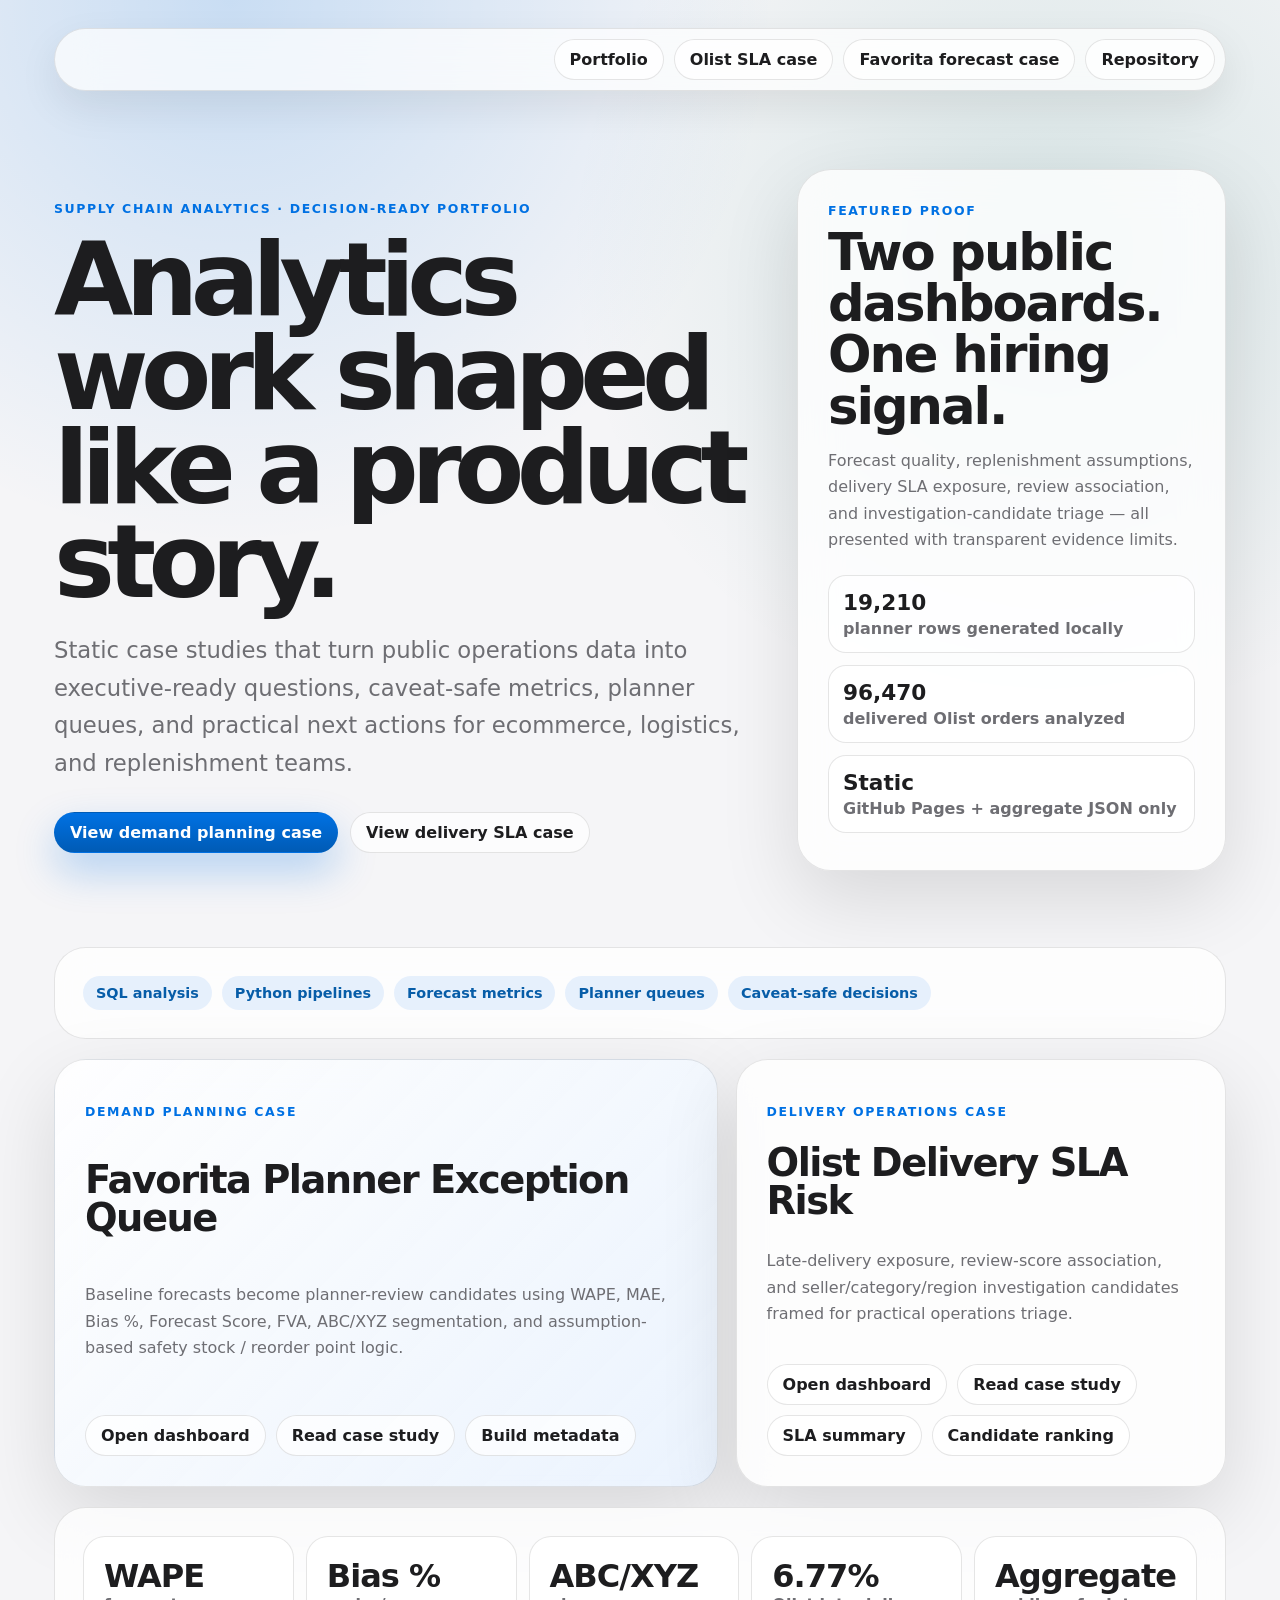
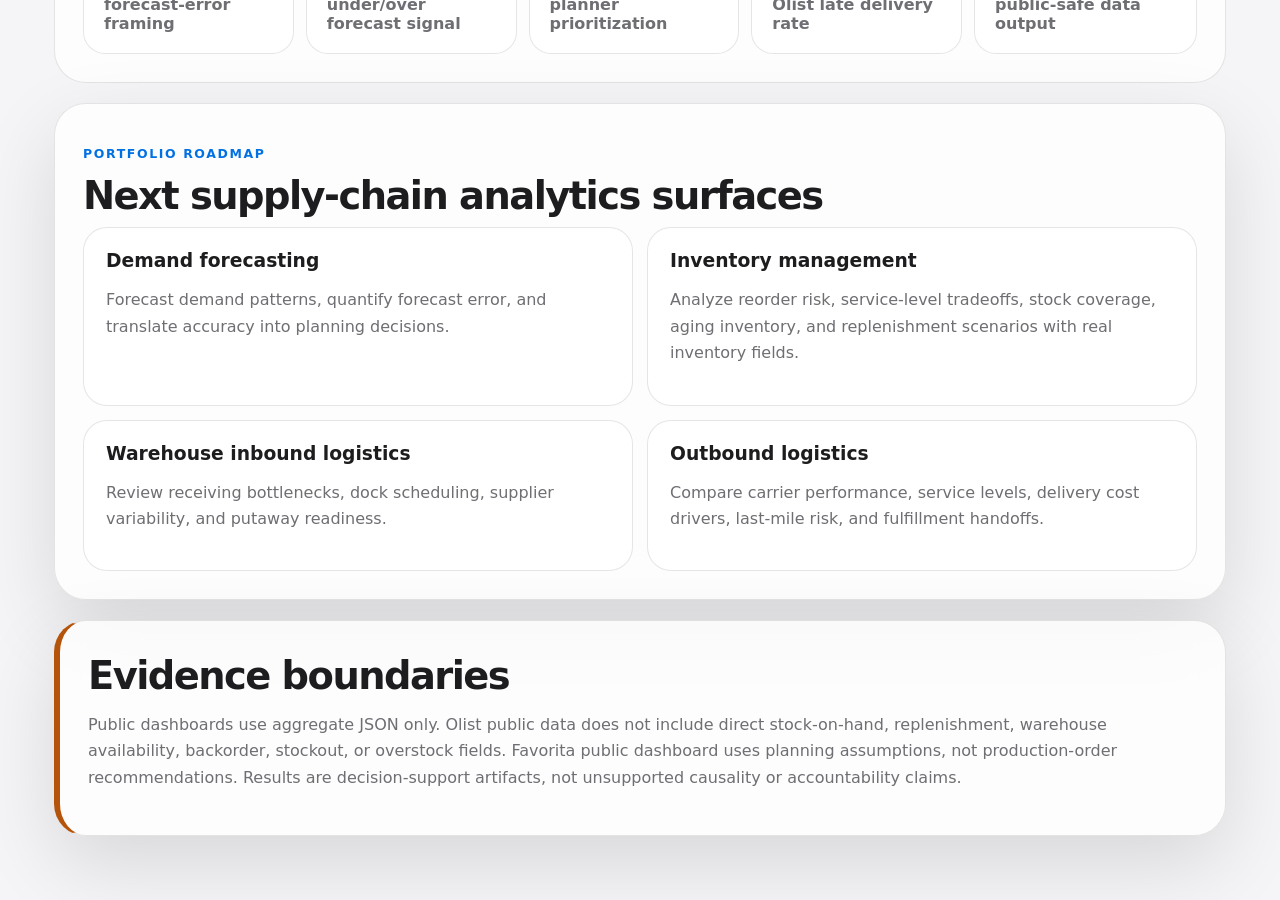
==== docs/index.html @ 1f7d36ef "feat: redesign portfolio pages with premium theme" ====
<!doctype html>
<html lang="en">
<head>
  <meta charset="utf-8">
  <meta name="viewport" content="width=device-width, initial-scale=1">
  <title>Supply Chain Analytics Portfolio</title>
  <meta name="description" content="Data Analytics portfolio for supply chain operations: delivery performance, demand forecasting, inventory planning, replenishment review, and control tower reporting.">
  <link rel="stylesheet" href="assets/css/site.css">
</head>
<body>
  <header class="hero">
    <nav class="top-nav" aria-label="Portfolio navigation">
      <a href="./">Portfolio</a>
      <a href="inventory-stockout-overstock-analysis/">Olist SLA case</a>
      <a href="demand-forecasting-replenishment/">Favorita forecast case</a>
      <a href="https://github.com/im-khang/ai-business-data-analysis-portfolio">Repository</a>
    </nav>
    <div class="hero-grid">
      <div class="hero-copy">
        <p class="eyebrow">Supply Chain Analytics · Decision-ready portfolio</p>
        <h1>Analytics work shaped like a product story.</h1>
        <p class="lead">Static case studies that turn public operations data into executive-ready questions, caveat-safe metrics, planner queues, and practical next actions for ecommerce, logistics, and replenishment teams.</p>
        <div class="actions">
          <a class="button primary" href="demand-forecasting-replenishment/">View demand planning case</a>
          <a class="button" href="inventory-stockout-overstock-analysis/">View delivery SLA case</a>
        </div>
      </div>
      <aside class="proof-card glass" aria-label="Portfolio proof card">
        <span class="label">Featured proof</span>
        <h2>Two public dashboards. One hiring signal.</h2>
        <p>Forecast quality, replenishment assumptions, delivery SLA exposure, review association, and investigation-candidate triage — all presented with transparent evidence limits.</p>
        <div class="proof-metrics">
          <span><strong>19,210</strong> planner rows generated locally</span>
          <span><strong>96,470</strong> delivered Olist orders analyzed</span>
          <span><strong>Static</strong> GitHub Pages + aggregate JSON only</span>
        </div>
      </aside>
    </div>
  </header>

  <main>
    <section class="section badges" aria-label="Portfolio focus badges">
      <span>SQL analysis</span>
      <span>Python pipelines</span>
      <span>Forecast metrics</span>
      <span>Planner queues</span>
      <span>Caveat-safe decisions</span>
    </section>

    <section class="section case-grid" id="featured-work" aria-label="Featured case studies">
      <article class="case-card hero-case">
        <p class="eyebrow">Demand planning case</p>
        <h2>Favorita Planner Exception Queue</h2>
        <p>Baseline forecasts become planner-review candidates using WAPE, MAE, Bias %, Forecast Score, FVA, ABC/XYZ segmentation, and assumption-based safety stock / reorder point logic.</p>
        <div class="link-row">
          <a href="demand-forecasting-replenishment/">Open dashboard</a>
          <a href="https://github.com/im-khang/ai-business-data-analysis-portfolio/tree/master/case-studies/demand-forecasting-replenishment">Read case study</a>
          <a href="demand-forecasting-replenishment/assets/data/build_metadata.json">Build metadata</a>
        </div>
      </article>
      <article class="case-card">
        <p class="eyebrow">Delivery operations case</p>
        <h2>Olist Delivery SLA Risk</h2>
        <p>Late-delivery exposure, review-score association, and seller/category/region investigation candidates framed for practical operations triage.</p>
        <div class="link-row">
          <a href="inventory-stockout-overstock-analysis/">Open dashboard</a>
          <a href="https://github.com/im-khang/ai-business-data-analysis-portfolio/blob/master/case-studies/inventory-stockout-overstock-analysis/README.md">Read case study</a>
          <a href="https://github.com/im-khang/ai-business-data-analysis-portfolio/blob/master/case-studies/inventory-stockout-overstock-analysis/artifacts/delivery-sla-summary.md">SLA summary</a>
          <a href="https://github.com/im-khang/ai-business-data-analysis-portfolio/blob/master/case-studies/inventory-stockout-overstock-analysis/artifacts/seller-category-region-risk.md">Candidate ranking</a>
        </div>
      </article>
    </section>

    <section class="section kpis" aria-label="Portfolio KPI snapshot">
      <article><strong>WAPE</strong><span>forecast-error framing</span></article>
      <article><strong>Bias %</strong><span>under/over forecast signal</span></article>
      <article><strong>ABC/XYZ</strong><span>planner prioritization</span></article>
      <article><strong>6.77%</strong><span>Olist late delivery rate</span></article>
      <article><strong>Aggregate</strong><span>public-safe data output</span></article>
    </section>

    <section class="section pillars" id="roadmap">
      <p class="eyebrow">Portfolio roadmap</p>
      <h2>Next supply-chain analytics surfaces</h2>
      <div class="pillar-grid">
        <article><h3>Demand forecasting</h3><p>Forecast demand patterns, quantify forecast error, and translate accuracy into planning decisions.</p></article>
        <article><h3>Inventory management</h3><p>Analyze reorder risk, service-level tradeoffs, stock coverage, aging inventory, and replenishment scenarios with real inventory fields.</p></article>
        <article><h3>Warehouse inbound logistics</h3><p>Review receiving bottlenecks, dock scheduling, supplier variability, and putaway readiness.</p></article>
        <article><h3>Outbound logistics</h3><p>Compare carrier performance, service levels, delivery cost drivers, last-mile risk, and fulfillment handoffs.</p></article>
      </div>
    </section>

    <section class="section caveat">
      <h2>Evidence boundaries</h2>
      <p>Public dashboards use aggregate JSON only. Olist public data does not include direct stock-on-hand, replenishment, warehouse availability, backorder, stockout, or overstock fields. Favorita public dashboard uses planning assumptions, not production-order recommendations. Results are decision-support artifacts, not unsupported causality or accountability claims.</p>
    </section>
  </main>
</body>
</html>
---- docs/assets/css/site.css ----
:root {
  color-scheme: light;
  --bg: #f5f5f7;
  --surface: rgba(255,255,255,.78);
  --surface-strong: #fff;
  --ink: #1d1d1f;
  --muted: #6e6e73;
  --line: rgba(0,0,0,.1);
  --blue: #0071e3;
  --blue-dark: #005bb5;
  --green: #0f766e;
  --orange: #b45309;
  --shadow: 0 28px 80px rgba(0,0,0,.12);
  --soft-shadow: 0 16px 40px rgba(0,0,0,.08);
}
* { box-sizing: border-box; }
html { scroll-behavior: smooth; }
body { margin: 0; font-family: Inter, ui-sans-serif, system-ui, -apple-system, BlinkMacSystemFont, "Segoe UI", sans-serif; color: var(--ink); background: radial-gradient(circle at 18% 0%, rgba(0,113,227,.18), transparent 34rem), radial-gradient(circle at 82% 10%, rgba(15,118,110,.13), transparent 30rem), var(--bg); }
a { color: inherit; }
.hero { max-width: 1220px; margin: 0 auto; padding: 28px 24px 56px; }
.top-nav { position: sticky; top: 14px; z-index: 10; display: flex; flex-wrap: wrap; gap: 10px; justify-content: flex-end; margin-bottom: 78px; padding: 10px; border: 1px solid var(--line); border-radius: 999px; background: rgba(255,255,255,.72); backdrop-filter: blur(20px); box-shadow: var(--soft-shadow); }
.top-nav a, .button, .link-row a { border: 1px solid var(--line); border-radius: 999px; padding: 10px 15px; text-decoration: none; background: rgba(255,255,255,.72); font-weight: 700; color: var(--ink); transition: transform .2s ease, background .2s ease, box-shadow .2s ease; }
.top-nav a:hover, .button:hover, .link-row a:hover { transform: translateY(-1px); background: #fff; box-shadow: var(--soft-shadow); }
.hero-grid { display: grid; grid-template-columns: minmax(0, 1.25fr) minmax(300px, .75fr); gap: 28px; align-items: stretch; }
.hero-copy { padding: 18px 0; }
.eyebrow, .label { color: var(--blue); font-size: .78rem; font-weight: 800; letter-spacing: .13em; text-transform: uppercase; }
h1 { margin: 10px 0 18px; max-width: 940px; font-size: clamp(3rem, 8vw, 6.8rem); line-height: .92; letter-spacing: -.075em; }
h2 { margin: 8px 0 12px; font-size: clamp(1.8rem, 3vw, 3rem); line-height: 1; letter-spacing: -.04em; }
h3 { margin: 0 0 10px; }
p { color: var(--muted); line-height: 1.65; }
.lead { max-width: 780px; font-size: clamp(1.12rem, 2vw, 1.42rem); }
.actions { display: flex; flex-wrap: wrap; gap: 12px; margin-top: 30px; }
.button.primary { background: linear-gradient(180deg, var(--blue), var(--blue-dark)); border-color: transparent; color: #fff; box-shadow: 0 18px 40px rgba(0,113,227,.28); }
.glass, .section, .case-card { background: var(--surface); border: 1px solid var(--line); backdrop-filter: blur(20px); box-shadow: var(--shadow); }
.proof-card { border-radius: 34px; padding: 30px; }
.proof-card h2 { font-size: clamp(1.8rem, 4vw, 3.4rem); }
.proof-metrics { display: grid; gap: 12px; margin-top: 22px; }
.proof-metrics span { display: grid; gap: 4px; padding: 14px; border: 1px solid var(--line); border-radius: 18px; background: rgba(255,255,255,.68); color: var(--muted); font-weight: 700; }
.proof-metrics strong { color: var(--ink); font-size: 1.35rem; }
main { max-width: 1220px; margin: 0 auto 64px; padding: 0 24px; }
.section { margin-top: 20px; padding: 28px; border-radius: 32px; }
.badges { display: flex; flex-wrap: wrap; gap: 10px; box-shadow: none; }
.badges span { border-radius: 999px; background: rgba(0,113,227,.09); color: #075da8; padding: 9px 13px; font-weight: 800; font-size: .9rem; }
.case-grid { display: grid; grid-template-columns: minmax(0, 1.15fr) minmax(280px, .85fr); gap: 18px; background: transparent; border: 0; box-shadow: none; padding: 0; backdrop-filter: none; }
.case-card { border-radius: 32px; padding: 30px; min-height: 320px; display: flex; flex-direction: column; justify-content: space-between; }
.hero-case { background: linear-gradient(135deg, rgba(255,255,255,.9), rgba(232,242,255,.82)); }
.link-row { display: flex; flex-wrap: wrap; gap: 10px; margin-top: 20px; }
.kpis { display: grid; grid-template-columns: repeat(5, 1fr); gap: 12px; box-shadow: none; }
.kpis article { border: 1px solid var(--line); border-radius: 22px; padding: 20px; background: var(--surface-strong); }
.kpis strong { display: block; font-size: clamp(1.35rem, 2.8vw, 2rem); letter-spacing: -.03em; }
.kpis span { color: var(--muted); font-weight: 700; }
.pillar-grid { display: grid; grid-template-columns: repeat(2, minmax(0, 1fr)); gap: 14px; }
.pillar-grid article { border: 1px solid var(--line); border-radius: 24px; padding: 22px; background: rgba(255,255,255,.68); }
.caveat { border-left: 6px solid var(--orange); }
:focus-visible { outline: 3px solid rgba(0,113,227,.45); outline-offset: 3px; }
@media (max-width: 880px) { .top-nav { position: static; justify-content: flex-start; margin-bottom: 42px; border-radius: 24px; } .hero-grid, .case-grid, .pillar-grid { grid-template-columns: 1fr; } .kpis { grid-template-columns: repeat(2, 1fr); } }
@media (max-width: 560px) { .hero, main { padding-left: 16px; padding-right: 16px; } h1 { font-size: clamp(2.6rem, 16vw, 4.2rem); } .kpis { grid-template-columns: 1fr; } .section, .proof-card, .case-card { border-radius: 24px; padding: 20px; } .actions .button, .link-row a { width: 100%; text-align: center; } }
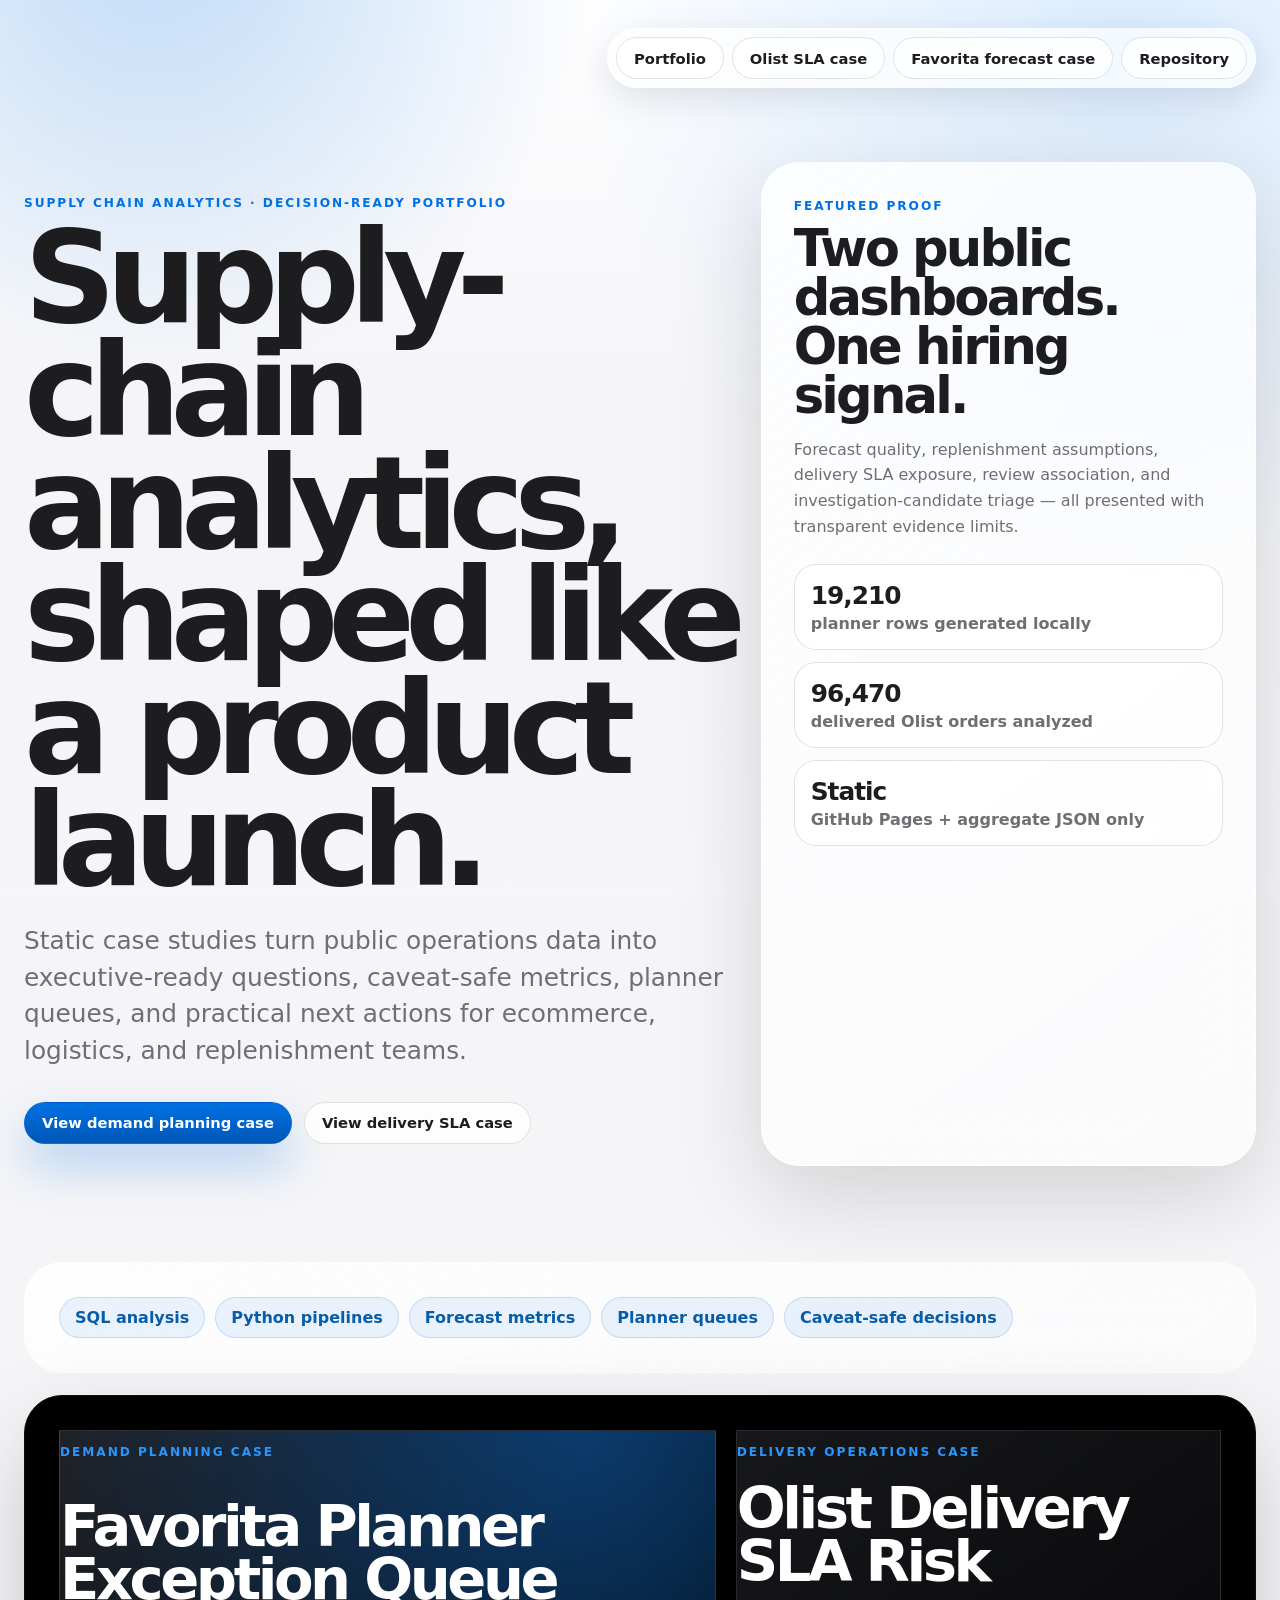
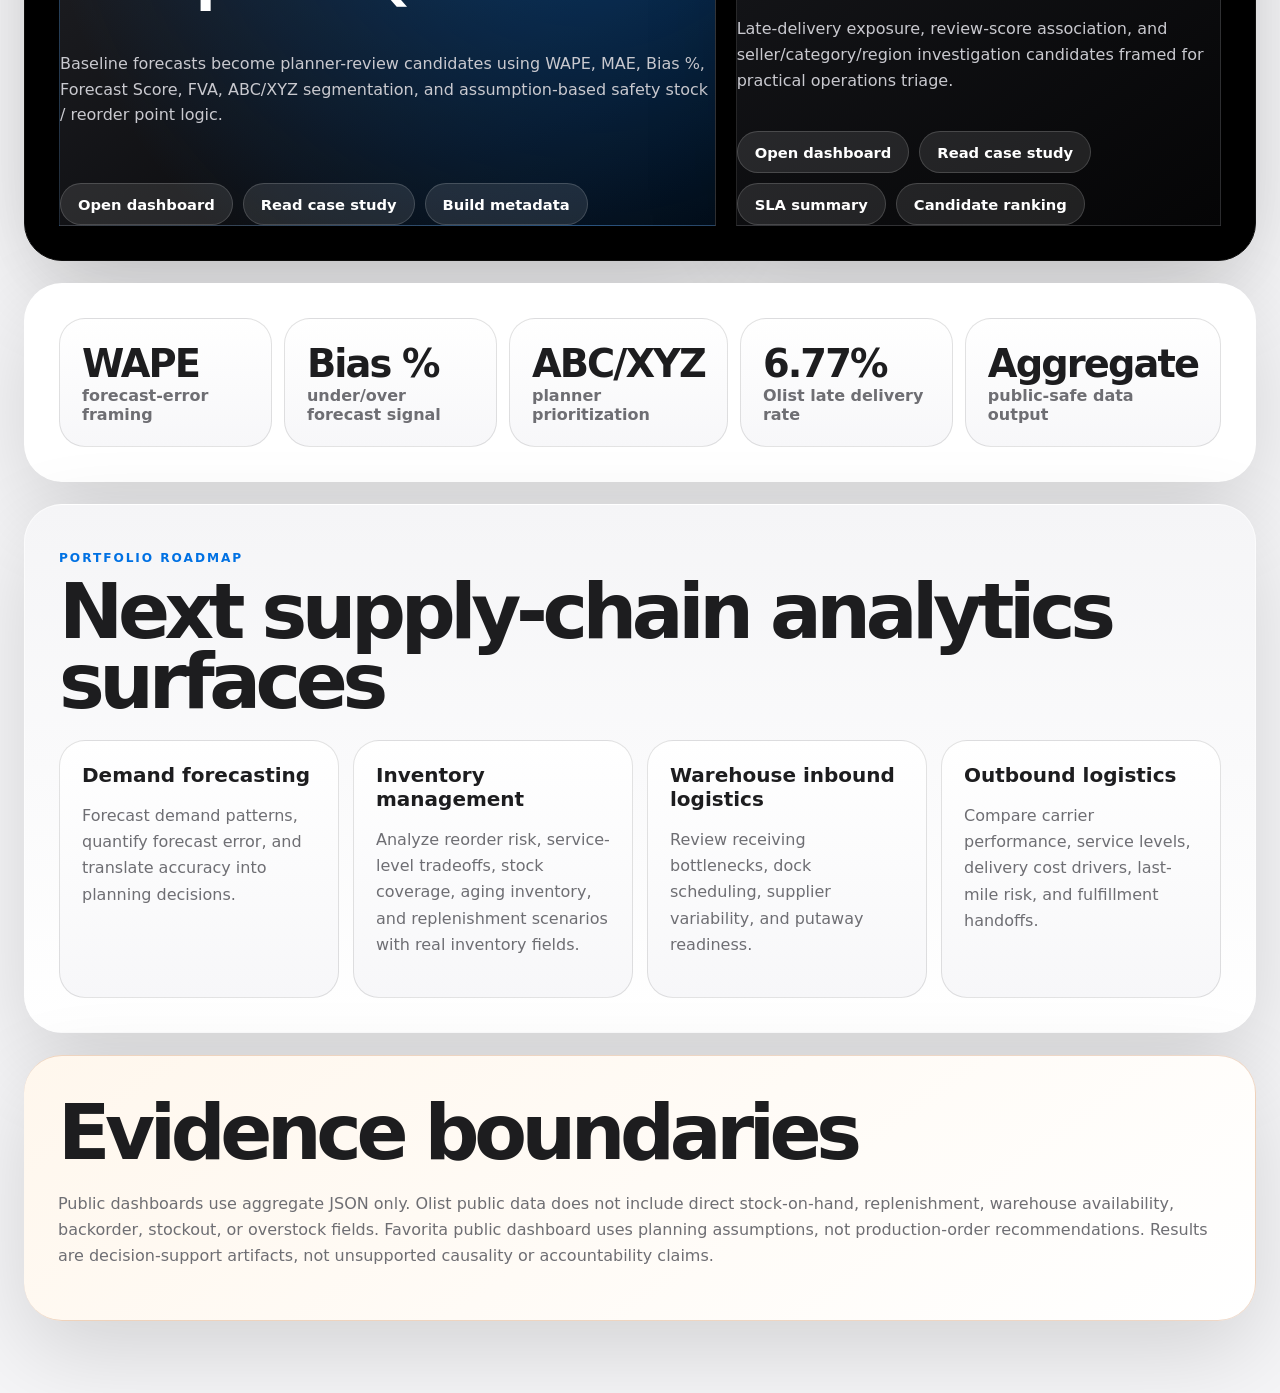
==== commit 42a8e360: "style: align portfolio pages with Apple design guide" ====
--- a/docs/index.html
+++ b/docs/index.html
@@ -18,8 +18,8 @@
     <div class="hero-grid">
       <div class="hero-copy">
         <p class="eyebrow">Supply Chain Analytics · Decision-ready portfolio</p>
-        <h1>Analytics work shaped like a product story.</h1>
-        <p class="lead">Static case studies that turn public operations data into executive-ready questions, caveat-safe metrics, planner queues, and practical next actions for ecommerce, logistics, and replenishment teams.</p>
+        <h1>Supply-chain analytics, shaped like a product launch.</h1>
+        <p class="lead">Static case studies turn public operations data into executive-ready questions, caveat-safe metrics, planner queues, and practical next actions for ecommerce, logistics, and replenishment teams.</p>
         <div class="actions">
           <a class="button primary" href="demand-forecasting-replenishment/">View demand planning case</a>
           <a class="button" href="inventory-stockout-overstock-analysis/">View delivery SLA case</a>
@@ -47,7 +47,7 @@
       <span>Caveat-safe decisions</span>
     </section>
 
-    <section class="section case-grid" id="featured-work" aria-label="Featured case studies">
+    <section class="section case-grid dark-chapter" id="featured-work" aria-label="Featured case studies">
       <article class="case-card hero-case">
         <p class="eyebrow">Demand planning case</p>
         <h2>Favorita Planner Exception Queue</h2>
--- a/docs/assets/css/site.css
+++ b/docs/assets/css/site.css
@@ -1,57 +1 @@
-:root {
-  color-scheme: light;
-  --bg: #f5f5f7;
-  --surface: rgba(255,255,255,.78);
-  --surface-strong: #fff;
-  --ink: #1d1d1f;
-  --muted: #6e6e73;
-  --line: rgba(0,0,0,.1);
-  --blue: #0071e3;
-  --blue-dark: #005bb5;
-  --green: #0f766e;
-  --orange: #b45309;
-  --shadow: 0 28px 80px rgba(0,0,0,.12);
-  --soft-shadow: 0 16px 40px rgba(0,0,0,.08);
-}
-* { box-sizing: border-box; }
-html { scroll-behavior: smooth; }
-body { margin: 0; font-family: Inter, ui-sans-serif, system-ui, -apple-system, BlinkMacSystemFont, "Segoe UI", sans-serif; color: var(--ink); background: radial-gradient(circle at 18% 0%, rgba(0,113,227,.18), transparent 34rem), radial-gradient(circle at 82% 10%, rgba(15,118,110,.13), transparent 30rem), var(--bg); }
-a { color: inherit; }
-.hero { max-width: 1220px; margin: 0 auto; padding: 28px 24px 56px; }
-.top-nav { position: sticky; top: 14px; z-index: 10; display: flex; flex-wrap: wrap; gap: 10px; justify-content: flex-end; margin-bottom: 78px; padding: 10px; border: 1px solid var(--line); border-radius: 999px; background: rgba(255,255,255,.72); backdrop-filter: blur(20px); box-shadow: var(--soft-shadow); }
-.top-nav a, .button, .link-row a { border: 1px solid var(--line); border-radius: 999px; padding: 10px 15px; text-decoration: none; background: rgba(255,255,255,.72); font-weight: 700; color: var(--ink); transition: transform .2s ease, background .2s ease, box-shadow .2s ease; }
-.top-nav a:hover, .button:hover, .link-row a:hover { transform: translateY(-1px); background: #fff; box-shadow: var(--soft-shadow); }
-.hero-grid { display: grid; grid-template-columns: minmax(0, 1.25fr) minmax(300px, .75fr); gap: 28px; align-items: stretch; }
-.hero-copy { padding: 18px 0; }
-.eyebrow, .label { color: var(--blue); font-size: .78rem; font-weight: 800; letter-spacing: .13em; text-transform: uppercase; }
-h1 { margin: 10px 0 18px; max-width: 940px; font-size: clamp(3rem, 8vw, 6.8rem); line-height: .92; letter-spacing: -.075em; }
-h2 { margin: 8px 0 12px; font-size: clamp(1.8rem, 3vw, 3rem); line-height: 1; letter-spacing: -.04em; }
-h3 { margin: 0 0 10px; }
-p { color: var(--muted); line-height: 1.65; }
-.lead { max-width: 780px; font-size: clamp(1.12rem, 2vw, 1.42rem); }
-.actions { display: flex; flex-wrap: wrap; gap: 12px; margin-top: 30px; }
-.button.primary { background: linear-gradient(180deg, var(--blue), var(--blue-dark)); border-color: transparent; color: #fff; box-shadow: 0 18px 40px rgba(0,113,227,.28); }
-.glass, .section, .case-card { background: var(--surface); border: 1px solid var(--line); backdrop-filter: blur(20px); box-shadow: var(--shadow); }
-.proof-card { border-radius: 34px; padding: 30px; }
-.proof-card h2 { font-size: clamp(1.8rem, 4vw, 3.4rem); }
-.proof-metrics { display: grid; gap: 12px; margin-top: 22px; }
-.proof-metrics span { display: grid; gap: 4px; padding: 14px; border: 1px solid var(--line); border-radius: 18px; background: rgba(255,255,255,.68); color: var(--muted); font-weight: 700; }
-.proof-metrics strong { color: var(--ink); font-size: 1.35rem; }
-main { max-width: 1220px; margin: 0 auto 64px; padding: 0 24px; }
-.section { margin-top: 20px; padding: 28px; border-radius: 32px; }
-.badges { display: flex; flex-wrap: wrap; gap: 10px; box-shadow: none; }
-.badges span { border-radius: 999px; background: rgba(0,113,227,.09); color: #075da8; padding: 9px 13px; font-weight: 800; font-size: .9rem; }
-.case-grid { display: grid; grid-template-columns: minmax(0, 1.15fr) minmax(280px, .85fr); gap: 18px; background: transparent; border: 0; box-shadow: none; padding: 0; backdrop-filter: none; }
-.case-card { border-radius: 32px; padding: 30px; min-height: 320px; display: flex; flex-direction: column; justify-content: space-between; }
-.hero-case { background: linear-gradient(135deg, rgba(255,255,255,.9), rgba(232,242,255,.82)); }
-.link-row { display: flex; flex-wrap: wrap; gap: 10px; margin-top: 20px; }
-.kpis { display: grid; grid-template-columns: repeat(5, 1fr); gap: 12px; box-shadow: none; }
-.kpis article { border: 1px solid var(--line); border-radius: 22px; padding: 20px; background: var(--surface-strong); }
-.kpis strong { display: block; font-size: clamp(1.35rem, 2.8vw, 2rem); letter-spacing: -.03em; }
-.kpis span { color: var(--muted); font-weight: 700; }
-.pillar-grid { display: grid; grid-template-columns: repeat(2, minmax(0, 1fr)); gap: 14px; }
-.pillar-grid article { border: 1px solid var(--line); border-radius: 24px; padding: 22px; background: rgba(255,255,255,.68); }
-.caveat { border-left: 6px solid var(--orange); }
-:focus-visible { outline: 3px solid rgba(0,113,227,.45); outline-offset: 3px; }
-@media (max-width: 880px) { .top-nav { position: static; justify-content: flex-start; margin-bottom: 42px; border-radius: 24px; } .hero-grid, .case-grid, .pillar-grid { grid-template-columns: 1fr; } .kpis { grid-template-columns: repeat(2, 1fr); } }
-@media (max-width: 560px) { .hero, main { padding-left: 16px; padding-right: 16px; } h1 { font-size: clamp(2.6rem, 16vw, 4.2rem); } .kpis { grid-template-columns: 1fr; } .section, .proof-card, .case-card { border-radius: 24px; padding: 20px; } .actions .button, .link-row a { width: 100%; text-align: center; } }
+:root{color-scheme:light;--black:#000;--ink:#1d1d1f;--muted:#6e6e73;--bg:#f5f5f7;--paper:#fff;--blue:#0071e3;--blue2:#2997ff;--line:rgba(29,29,31,.12);--glass:rgba(255,255,255,.72);--dark:#09090b;--graphite:#1f2024;--warn:#b45309;--shadow:0 30px 90px rgba(0,0,0,.14);--soft:0 18px 50px rgba(0,0,0,.10);--r-lg:38px;--r-md:28px;--r-sm:18px}*{box-sizing:border-box}html{scroll-behavior:smooth}body{margin:0;font-family:-apple-system,BlinkMacSystemFont,"SF Pro Display","SF Pro Text",Inter,ui-sans-serif,system-ui,"Segoe UI",sans-serif;color:var(--ink);background:var(--bg)}body:before{content:"";position:fixed;inset:0;z-index:-1;background:radial-gradient(circle at 12% -8%,rgba(0,113,227,.28),transparent 28rem),radial-gradient(circle at 88% 5%,rgba(41,151,255,.18),transparent 34rem),linear-gradient(180deg,#fff 0,#f5f5f7 48%,#f7f7fa 100%);opacity:.9}a{color:inherit}.hero{max-width:1320px;margin:0 auto;padding:28px 24px 74px}.top-nav{position:sticky;top:16px;z-index:20;display:flex;flex-wrap:wrap;gap:8px;justify-content:flex-end;width:max-content;max-width:100%;margin-left:auto;margin-bottom:74px;padding:8px;border:1px solid rgba(255,255,255,.48);border-radius:999px;background:rgba(255,255,255,.72);-webkit-backdrop-filter:blur(26px) saturate(160%);backdrop-filter:blur(26px) saturate(160%);box-shadow:0 10px 36px rgba(0,0,0,.10)}.top-nav a,.button,.link-row a{display:inline-flex;align-items:center;justify-content:center;min-height:42px;padding:10px 17px;border:1px solid var(--line);border-radius:999px;background:rgba(255,255,255,.78);color:var(--ink);font-size:.92rem;font-weight:800;text-decoration:none;transition:transform .18s ease,box-shadow .18s ease,background .18s ease}.top-nav a:hover,.button:hover,.link-row a:hover{transform:translateY(-1px);background:#fff;box-shadow:var(--soft)}.hero-grid{display:grid;grid-template-columns:minmax(0,1.18fr) minmax(330px,.82fr);gap:24px;align-items:stretch}.hero-copy{padding:22px 0}.eyebrow,.label{color:var(--blue);font-size:.76rem;font-weight:900;letter-spacing:.16em;text-transform:uppercase}.hero h1,h1{margin:12px 0 20px;max-width:1040px;font-size:clamp(4rem,10vw,8.8rem);line-height:.88;letter-spacing:-.08em}.lead{max-width:850px;color:var(--muted);font-size:clamp(1.2rem,2vw,1.55rem);line-height:1.48}.actions{display:flex;flex-wrap:wrap;gap:12px;margin-top:32px}.button.primary{border-color:transparent;background:linear-gradient(180deg,var(--blue),#0057b7);color:#fff;box-shadow:0 22px 48px rgba(0,113,227,.28)}.glass,.section,.case-card,.proof-card{border:1px solid rgba(255,255,255,.64);background:linear-gradient(145deg,rgba(255,255,255,.84),rgba(255,255,255,.58));-webkit-backdrop-filter:blur(28px) saturate(150%);backdrop-filter:blur(28px) saturate(150%);box-shadow:var(--shadow)}.proof-card{position:relative;overflow:hidden;border-radius:var(--r-lg);padding:32px}.proof-card:before{content:"";position:absolute;inset:-40% -30% auto auto;width:18rem;height:18rem;border-radius:50%;background:radial-gradient(circle,rgba(0,113,227,.28),transparent 68%)}.proof-card h2{position:relative;margin:10px 0 12px;font-size:clamp(2.1rem,4vw,4.2rem);line-height:.96;letter-spacing:-.055em}.proof-card p{position:relative;color:var(--muted);line-height:1.62}.proof-metrics{position:relative;display:grid;gap:12px;margin-top:24px}.proof-metrics span{display:grid;gap:4px;padding:16px;border:1px solid var(--line);border-radius:22px;background:rgba(255,255,255,.72);color:var(--muted);font-weight:800}.proof-metrics strong{color:var(--ink);font-size:1.55rem;letter-spacing:-.04em}main{max-width:1320px;margin:0 auto 72px;padding:0 24px}.section{margin-top:22px;padding:34px;border-radius:var(--r-lg)}.badges{display:flex;flex-wrap:wrap;gap:10px;box-shadow:none}.badges span{padding:10px 15px;border:1px solid rgba(0,113,227,.18);border-radius:999px;background:rgba(0,113,227,.08);color:#075da8;font-weight:900}.case-grid{display:grid;grid-template-columns:minmax(0,1.15fr) minmax(300px,.85fr);gap:20px;background:#000;border-color:#111;color:#fff}.case-grid .eyebrow{color:var(--blue2)}.case-card{min-height:390px;display:flex;flex-direction:column;justify-content:space-between;border-color:rgba(255,255,255,.12);background:linear-gradient(145deg,#17181c,#050506);color:#fff}.case-card h2{margin:8px 0 12px;font-size:clamp(2.2rem,4.5vw,4.8rem);line-height:.92;letter-spacing:-.06em}.case-card p{color:#c9c9cf;line-height:1.6}.hero-case{background:radial-gradient(circle at 80% 0,rgba(0,113,227,.42),transparent 34rem),linear-gradient(145deg,#202126,#020203)}.link-row{display:flex;flex-wrap:wrap;gap:10px;margin-top:22px}.link-row a{border-color:rgba(255,255,255,.16);background:rgba(255,255,255,.10);color:#fff}.kpis{display:grid;grid-template-columns:repeat(5,1fr);gap:12px;background:#fff}.kpis article,.pillar-grid article{border:1px solid var(--line);border-radius:26px;padding:22px;background:linear-gradient(180deg,#fff,#f7f7f9)}.kpis strong{display:block;font-size:clamp(1.6rem,3vw,2.4rem);letter-spacing:-.05em}.kpis span{color:var(--muted);font-weight:800}.pillars{background:linear-gradient(180deg,#f5f5f7,#fff)}.pillars h2,.caveat h2{font-size:clamp(2.4rem,6vw,5.8rem);line-height:.9;letter-spacing:-.07em;margin:8px 0 24px}.pillar-grid{display:grid;grid-template-columns:repeat(4,minmax(0,1fr));gap:14px}.pillar-grid h3{margin:0 0 12px;font-size:1.25rem}.pillar-grid p,.caveat p{color:var(--muted);line-height:1.65}.caveat{border-left:0;background:linear-gradient(145deg,#fff7ed,#fff);border-color:rgba(180,83,9,.22)}:focus-visible{outline:3px solid rgba(0,113,227,.46);outline-offset:3px}@media(max-width:980px){.top-nav{position:static;justify-content:flex-start;margin-right:auto;margin-left:0;border-radius:28px}.hero-grid,.case-grid{grid-template-columns:1fr}.kpis,.pillar-grid{grid-template-columns:repeat(2,1fr)}}@media(max-width:620px){.hero,main{padding-left:16px;padding-right:16px}.hero h1,h1{font-size:clamp(3.2rem,17vw,5rem)}.section,.proof-card,.case-card{border-radius:26px;padding:22px}.kpis,.pillar-grid{grid-template-columns:1fr}.actions .button,.link-row a{width:100%}}
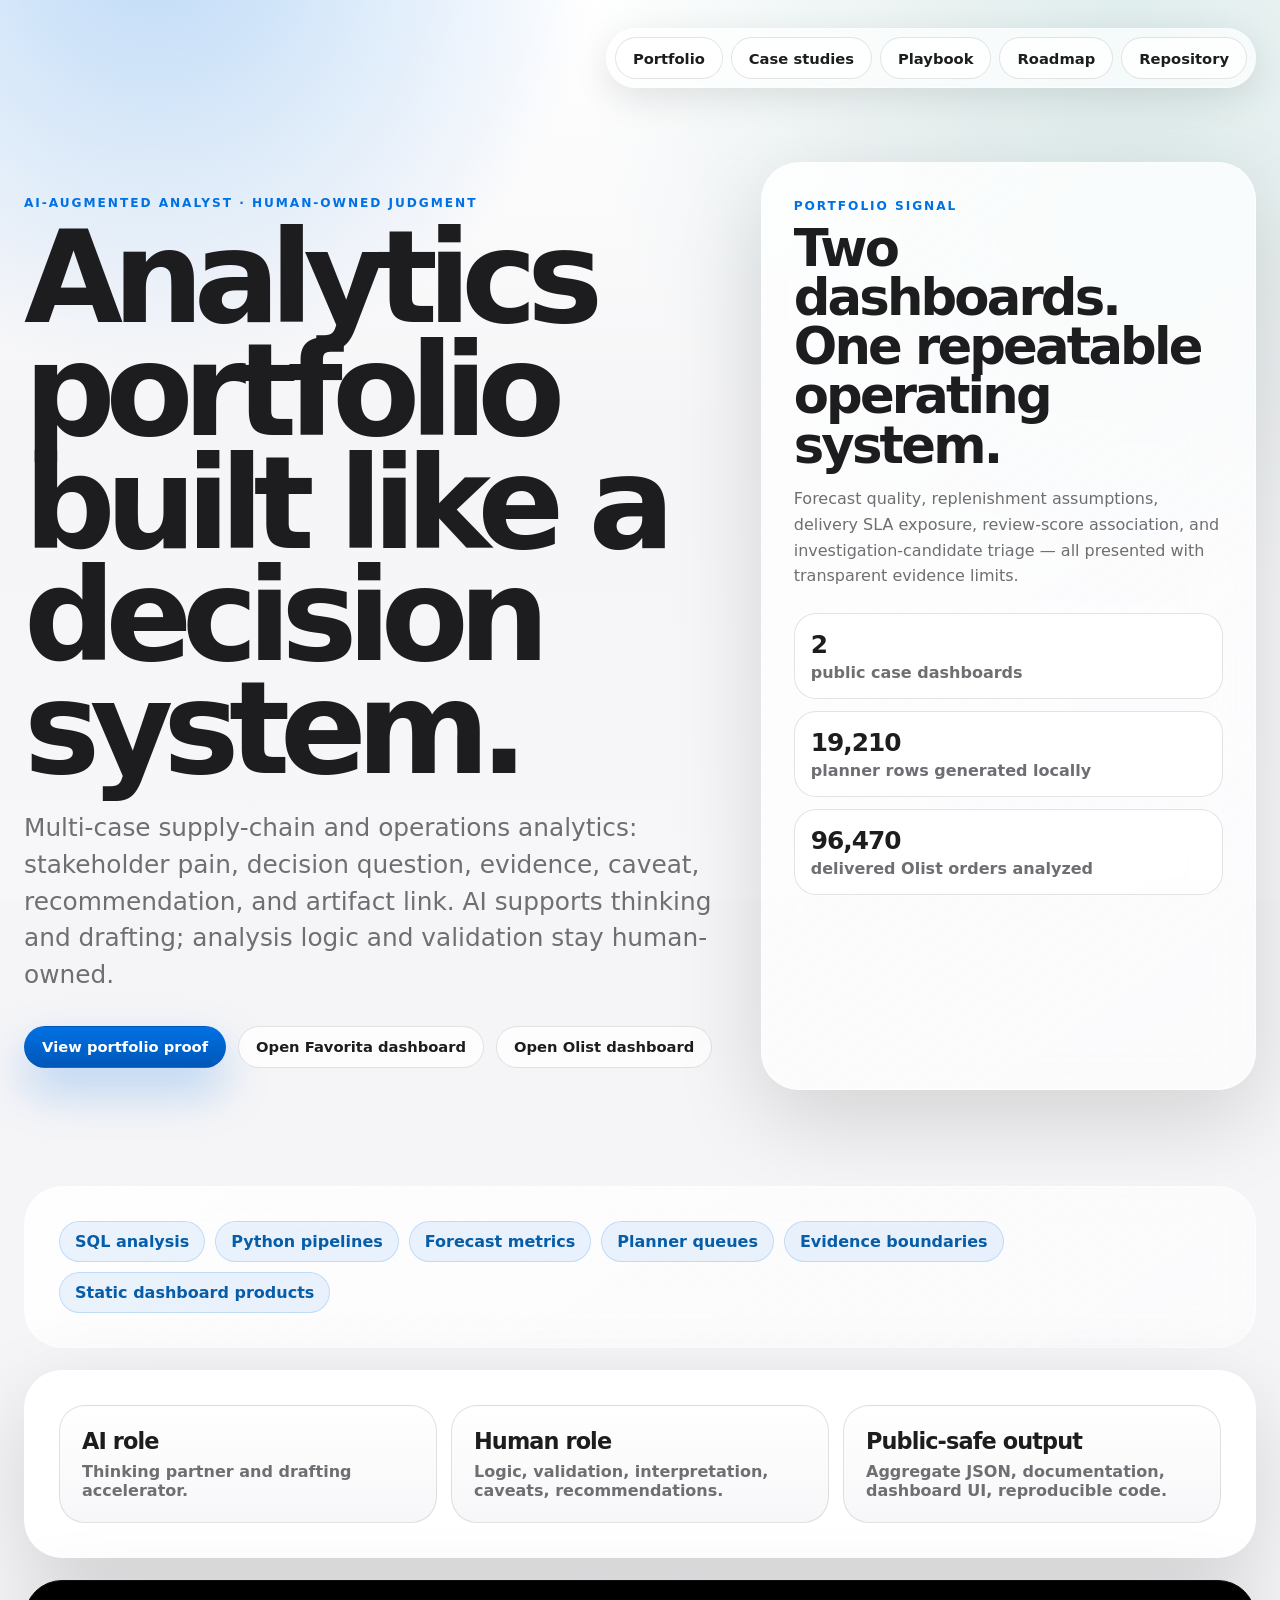
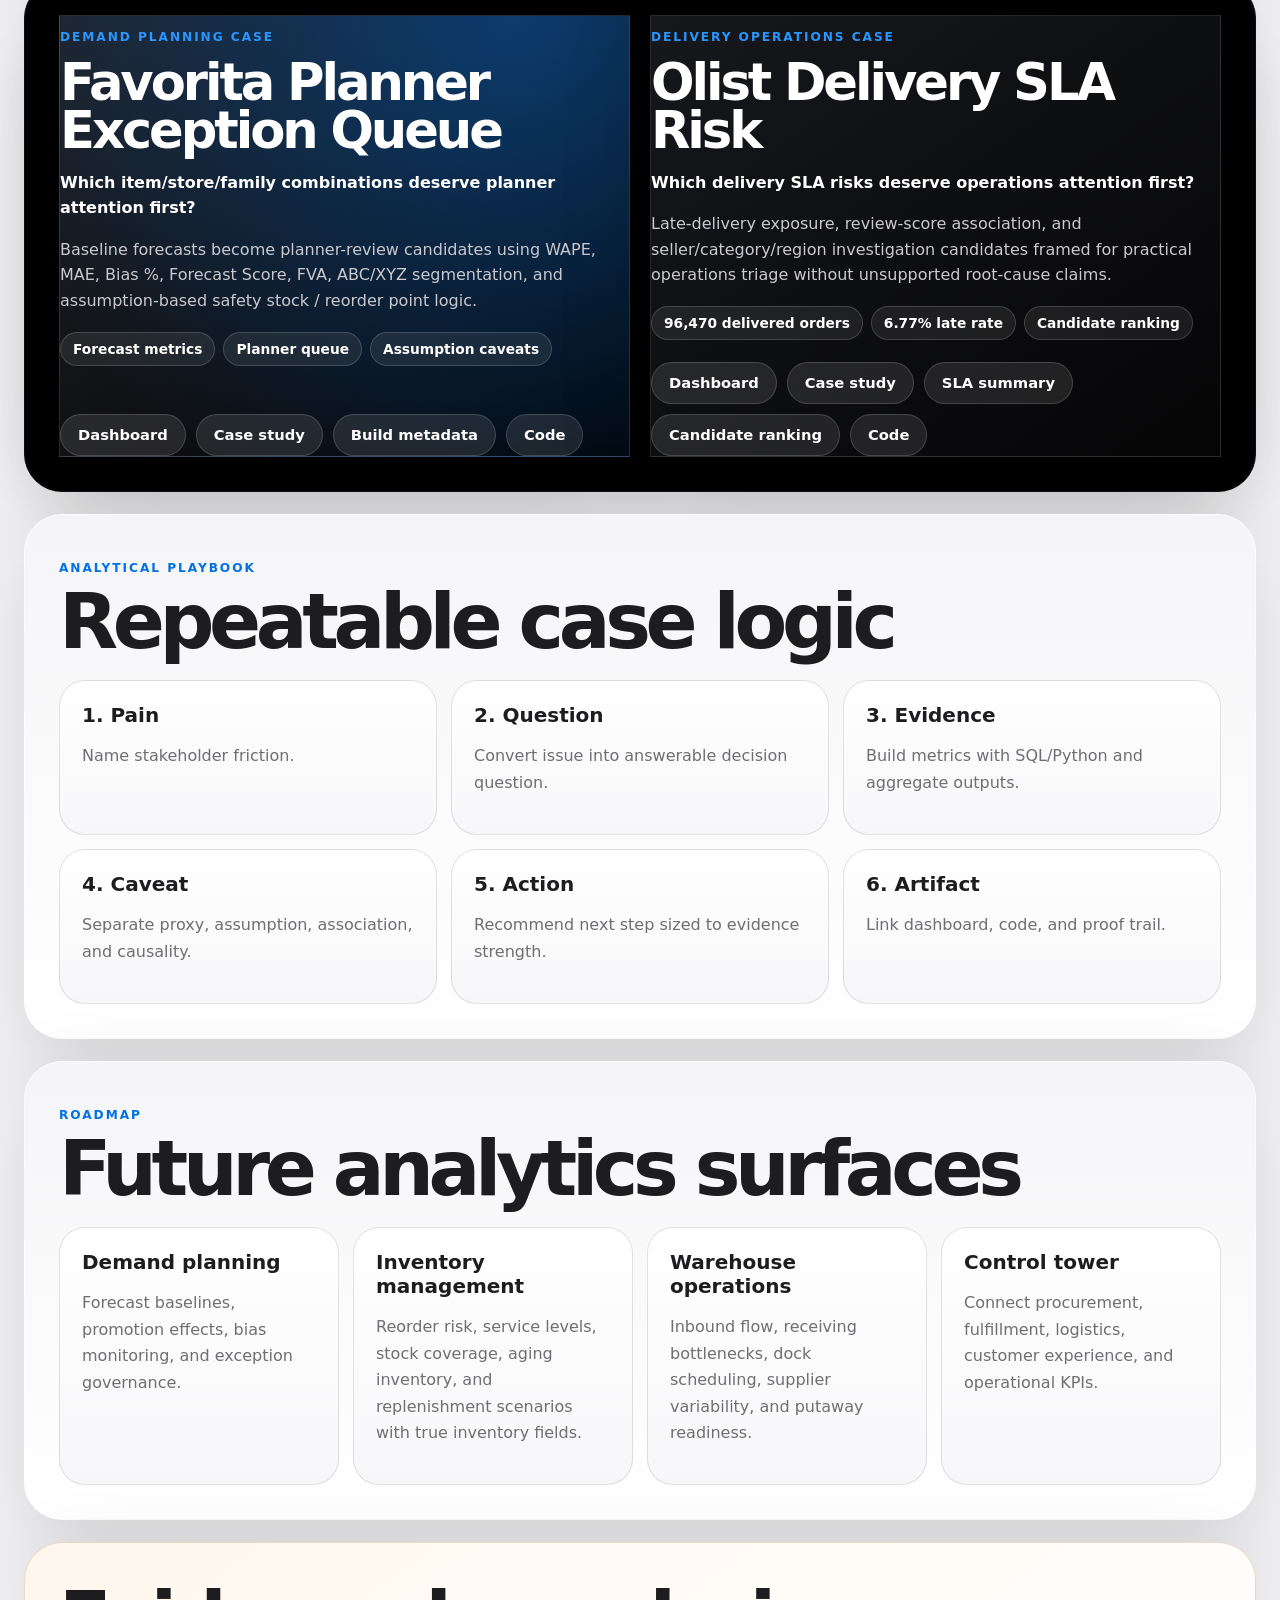
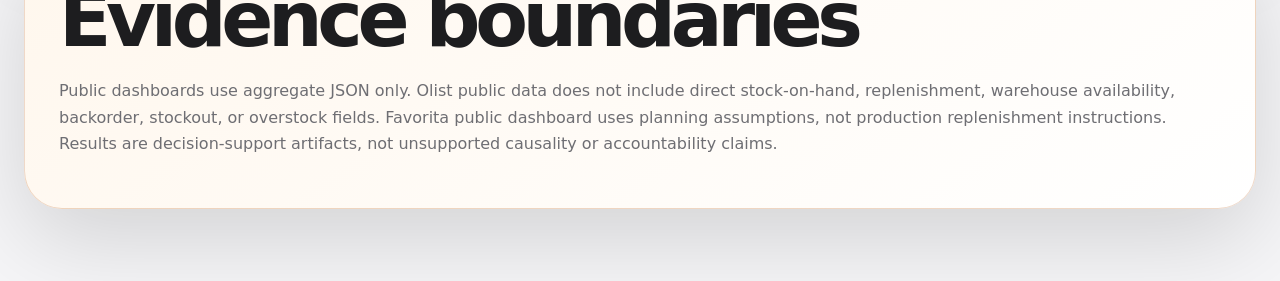
==== commit 14b69a76: "feat: redesign analytics portfolio system" ====
--- a/docs/index.html
+++ b/docs/index.html
@@ -3,36 +3,40 @@
 <head>
   <meta charset="utf-8">
   <meta name="viewport" content="width=device-width, initial-scale=1">
-  <title>Supply Chain Analytics Portfolio</title>
-  <meta name="description" content="Data Analytics portfolio for supply chain operations: delivery performance, demand forecasting, inventory planning, replenishment review, and control tower reporting.">
+  <title>AI-Augmented Analytics Portfolio</title>
+  <meta name="description" content="AI-augmented business analytics portfolio with demand planning, delivery SLA risk, replenishment review, caveat-safe evidence, and static dashboard products.">
   <link rel="stylesheet" href="assets/css/site.css">
+  <script src="assets/js/registry.js" defer></script>
+  <script src="assets/js/render-cards.js" defer></script>
 </head>
 <body>
   <header class="hero">
     <nav class="top-nav" aria-label="Portfolio navigation">
       <a href="./">Portfolio</a>
-      <a href="inventory-stockout-overstock-analysis/">Olist SLA case</a>
-      <a href="demand-forecasting-replenishment/">Favorita forecast case</a>
-      <a href="https://github.com/im-khang/ai-business-data-analysis-portfolio">Repository</a>
+      <a href="#case-studies">Case studies</a>
+      <a href="#playbook">Playbook</a>
+      <a href="#roadmap">Roadmap</a>
+      <a href="https://github.com/im-khang/ai-business-data-analysis-portfolio" target="_blank" rel="noopener noreferrer">Repository</a>
     </nav>
     <div class="hero-grid">
       <div class="hero-copy">
-        <p class="eyebrow">Supply Chain Analytics · Decision-ready portfolio</p>
-        <h1>Supply-chain analytics, shaped like a product launch.</h1>
-        <p class="lead">Static case studies turn public operations data into executive-ready questions, caveat-safe metrics, planner queues, and practical next actions for ecommerce, logistics, and replenishment teams.</p>
+        <p class="eyebrow">AI-augmented analyst · Human-owned judgment</p>
+        <h1>Analytics portfolio built like a decision system.</h1>
+        <p class="lead">Multi-case supply-chain and operations analytics: stakeholder pain, decision question, evidence, caveat, recommendation, and artifact link. AI supports thinking and drafting; analysis logic and validation stay human-owned.</p>
         <div class="actions">
-          <a class="button primary" href="demand-forecasting-replenishment/">View demand planning case</a>
-          <a class="button" href="inventory-stockout-overstock-analysis/">View delivery SLA case</a>
+          <a class="button primary" href="#case-studies">View portfolio proof</a>
+          <a class="button" href="demand-forecasting-replenishment/">Open Favorita dashboard</a>
+          <a class="button" href="inventory-stockout-overstock-analysis/">Open Olist dashboard</a>
         </div>
       </div>
       <aside class="proof-card glass" aria-label="Portfolio proof card">
-        <span class="label">Featured proof</span>
-        <h2>Two public dashboards. One hiring signal.</h2>
-        <p>Forecast quality, replenishment assumptions, delivery SLA exposure, review association, and investigation-candidate triage — all presented with transparent evidence limits.</p>
+        <span class="label">Portfolio signal</span>
+        <h2>Two dashboards. One repeatable operating system.</h2>
+        <p>Forecast quality, replenishment assumptions, delivery SLA exposure, review-score association, and investigation-candidate triage — all presented with transparent evidence limits.</p>
         <div class="proof-metrics">
+          <span><strong>2</strong> public case dashboards</span>
           <span><strong>19,210</strong> planner rows generated locally</span>
           <span><strong>96,470</strong> delivered Olist orders analyzed</span>
-          <span><strong>Static</strong> GitHub Pages + aggregate JSON only</span>
         </div>
       </aside>
     </div>
@@ -40,59 +44,66 @@
 
   <main>
     <section class="section badges" aria-label="Portfolio focus badges">
-      <span>SQL analysis</span>
-      <span>Python pipelines</span>
-      <span>Forecast metrics</span>
-      <span>Planner queues</span>
-      <span>Caveat-safe decisions</span>
+      <span>SQL analysis</span><span>Python pipelines</span><span>Forecast metrics</span><span>Planner queues</span><span>Evidence boundaries</span><span>Static dashboard products</span>
     </section>
 
-    <section class="section case-grid dark-chapter" id="featured-work" aria-label="Featured case studies">
+    <section class="section proof-strip" aria-label="Proof strip">
+      <article><strong>AI role</strong><span>Thinking partner and drafting accelerator.</span></article>
+      <article><strong>Human role</strong><span>Logic, validation, interpretation, caveats, recommendations.</span></article>
+      <article><strong>Public-safe output</strong><span>Aggregate JSON, documentation, dashboard UI, reproducible code.</span></article>
+    </section>
+
+    <noscript><p class="section noscript-note">JavaScript is disabled; static portfolio case cards below remain available, but dynamic registry rendering is paused.</p></noscript>
+    <section class="section case-grid dark-chapter" id="case-studies" aria-label="Featured case studies" data-case-grid>
       <article class="case-card hero-case">
-        <p class="eyebrow">Demand planning case</p>
-        <h2>Favorita Planner Exception Queue</h2>
-        <p>Baseline forecasts become planner-review candidates using WAPE, MAE, Bias %, Forecast Score, FVA, ABC/XYZ segmentation, and assumption-based safety stock / reorder point logic.</p>
+        <div>
+          <p class="eyebrow">Demand planning case</p>
+          <h2>Favorita Planner Exception Queue</h2>
+          <p>Baseline forecasts become planner-review candidates using WAPE, MAE, Bias %, Forecast Score, FVA, ABC/XYZ segmentation, and assumption-based planning logic.</p>
+          <div class="proof-pills"><span>Forecast metrics</span><span>Planner queue</span><span>Assumption caveats</span></div>
+        </div>
         <div class="link-row">
-          <a href="demand-forecasting-replenishment/">Open dashboard</a>
-          <a href="https://github.com/im-khang/ai-business-data-analysis-portfolio/tree/master/case-studies/demand-forecasting-replenishment">Read case study</a>
-          <a href="demand-forecasting-replenishment/assets/data/build_metadata.json">Build metadata</a>
+          <a href="demand-forecasting-replenishment/">Dashboard</a>
+          <a href="https://github.com/im-khang/ai-business-data-analysis-portfolio/tree/master/case-studies/demand-forecasting-replenishment" target="_blank" rel="noopener noreferrer">Case study</a>
         </div>
       </article>
       <article class="case-card">
-        <p class="eyebrow">Delivery operations case</p>
-        <h2>Olist Delivery SLA Risk</h2>
-        <p>Late-delivery exposure, review-score association, and seller/category/region investigation candidates framed for practical operations triage.</p>
-        <div class="link-row">
-          <a href="inventory-stockout-overstock-analysis/">Open dashboard</a>
-          <a href="https://github.com/im-khang/ai-business-data-analysis-portfolio/blob/master/case-studies/inventory-stockout-overstock-analysis/README.md">Read case study</a>
-          <a href="https://github.com/im-khang/ai-business-data-analysis-portfolio/blob/master/case-studies/inventory-stockout-overstock-analysis/artifacts/delivery-sla-summary.md">SLA summary</a>
-          <a href="https://github.com/im-khang/ai-business-data-analysis-portfolio/blob/master/case-studies/inventory-stockout-overstock-analysis/artifacts/seller-category-region-risk.md">Candidate ranking</a>
+        <div>
+          <p class="eyebrow">Delivery operations case</p>
+          <h2>Olist Delivery SLA Risk</h2>
+          <p>Late-delivery exposure, review-score association, and investigation candidates framed for practical operations triage.</p>
         </div>
+        <div class="link-row"><a href="inventory-stockout-overstock-analysis/">Dashboard</a></div>
       </article>
     </section>
 
-    <section class="section kpis" aria-label="Portfolio KPI snapshot">
-      <article><strong>WAPE</strong><span>forecast-error framing</span></article>
-      <article><strong>Bias %</strong><span>under/over forecast signal</span></article>
-      <article><strong>ABC/XYZ</strong><span>planner prioritization</span></article>
-      <article><strong>6.77%</strong><span>Olist late delivery rate</span></article>
-      <article><strong>Aggregate</strong><span>public-safe data output</span></article>
+    <section class="section playbook" id="playbook">
+      <p class="eyebrow">Analytical playbook</p>
+      <h2>Repeatable case logic</h2>
+      <div class="pillar-grid six">
+        <article><h3>1. Pain</h3><p>Name stakeholder friction.</p></article>
+        <article><h3>2. Question</h3><p>Convert issue into answerable decision question.</p></article>
+        <article><h3>3. Evidence</h3><p>Build metrics with SQL/Python and aggregate outputs.</p></article>
+        <article><h3>4. Caveat</h3><p>Separate proxy, assumption, association, and causality.</p></article>
+        <article><h3>5. Action</h3><p>Recommend next step sized to evidence strength.</p></article>
+        <article><h3>6. Artifact</h3><p>Link dashboard, code, and proof trail.</p></article>
+      </div>
     </section>
 
     <section class="section pillars" id="roadmap">
-      <p class="eyebrow">Portfolio roadmap</p>
-      <h2>Next supply-chain analytics surfaces</h2>
+      <p class="eyebrow">Roadmap</p>
+      <h2>Future analytics surfaces</h2>
       <div class="pillar-grid">
-        <article><h3>Demand forecasting</h3><p>Forecast demand patterns, quantify forecast error, and translate accuracy into planning decisions.</p></article>
-        <article><h3>Inventory management</h3><p>Analyze reorder risk, service-level tradeoffs, stock coverage, aging inventory, and replenishment scenarios with real inventory fields.</p></article>
-        <article><h3>Warehouse inbound logistics</h3><p>Review receiving bottlenecks, dock scheduling, supplier variability, and putaway readiness.</p></article>
-        <article><h3>Outbound logistics</h3><p>Compare carrier performance, service levels, delivery cost drivers, last-mile risk, and fulfillment handoffs.</p></article>
+        <article><h3>Demand planning</h3><p>Forecast baselines, promotion effects, bias monitoring, and exception governance.</p></article>
+        <article><h3>Inventory management</h3><p>Reorder risk, service levels, stock coverage, aging inventory, and replenishment scenarios with true inventory fields.</p></article>
+        <article><h3>Warehouse operations</h3><p>Inbound flow, receiving bottlenecks, dock scheduling, supplier variability, and putaway readiness.</p></article>
+        <article><h3>Control tower</h3><p>Connect procurement, fulfillment, logistics, customer experience, and operational KPIs.</p></article>
       </div>
     </section>
 
     <section class="section caveat">
       <h2>Evidence boundaries</h2>
-      <p>Public dashboards use aggregate JSON only. Olist public data does not include direct stock-on-hand, replenishment, warehouse availability, backorder, stockout, or overstock fields. Favorita public dashboard uses planning assumptions, not production-order recommendations. Results are decision-support artifacts, not unsupported causality or accountability claims.</p>
+      <p>Public dashboards use aggregate JSON only. Olist public data does not include direct stock-on-hand, replenishment, warehouse availability, backorder, stockout, or overstock fields. Favorita public dashboard uses planning assumptions, not production replenishment instructions. Results are decision-support artifacts, not unsupported causality or accountability claims.</p>
     </section>
   </main>
 </body>
--- a/docs/assets/css/site.css
+++ b/docs/assets/css/site.css
@@ -1 +1 @@
-:root{color-scheme:light;--black:#000;--ink:#1d1d1f;--muted:#6e6e73;--bg:#f5f5f7;--paper:#fff;--blue:#0071e3;--blue2:#2997ff;--line:rgba(29,29,31,.12);--glass:rgba(255,255,255,.72);--dark:#09090b;--graphite:#1f2024;--warn:#b45309;--shadow:0 30px 90px rgba(0,0,0,.14);--soft:0 18px 50px rgba(0,0,0,.10);--r-lg:38px;--r-md:28px;--r-sm:18px}*{box-sizing:border-box}html{scroll-behavior:smooth}body{margin:0;font-family:-apple-system,BlinkMacSystemFont,"SF Pro Display","SF Pro Text",Inter,ui-sans-serif,system-ui,"Segoe UI",sans-serif;color:var(--ink);background:var(--bg)}body:before{content:"";position:fixed;inset:0;z-index:-1;background:radial-gradient(circle at 12% -8%,rgba(0,113,227,.28),transparent 28rem),radial-gradient(circle at 88% 5%,rgba(41,151,255,.18),transparent 34rem),linear-gradient(180deg,#fff 0,#f5f5f7 48%,#f7f7fa 100%);opacity:.9}a{color:inherit}.hero{max-width:1320px;margin:0 auto;padding:28px 24px 74px}.top-nav{position:sticky;top:16px;z-index:20;display:flex;flex-wrap:wrap;gap:8px;justify-content:flex-end;width:max-content;max-width:100%;margin-left:auto;margin-bottom:74px;padding:8px;border:1px solid rgba(255,255,255,.48);border-radius:999px;background:rgba(255,255,255,.72);-webkit-backdrop-filter:blur(26px) saturate(160%);backdrop-filter:blur(26px) saturate(160%);box-shadow:0 10px 36px rgba(0,0,0,.10)}.top-nav a,.button,.link-row a{display:inline-flex;align-items:center;justify-content:center;min-height:42px;padding:10px 17px;border:1px solid var(--line);border-radius:999px;background:rgba(255,255,255,.78);color:var(--ink);font-size:.92rem;font-weight:800;text-decoration:none;transition:transform .18s ease,box-shadow .18s ease,background .18s ease}.top-nav a:hover,.button:hover,.link-row a:hover{transform:translateY(-1px);background:#fff;box-shadow:var(--soft)}.hero-grid{display:grid;grid-template-columns:minmax(0,1.18fr) minmax(330px,.82fr);gap:24px;align-items:stretch}.hero-copy{padding:22px 0}.eyebrow,.label{color:var(--blue);font-size:.76rem;font-weight:900;letter-spacing:.16em;text-transform:uppercase}.hero h1,h1{margin:12px 0 20px;max-width:1040px;font-size:clamp(4rem,10vw,8.8rem);line-height:.88;letter-spacing:-.08em}.lead{max-width:850px;color:var(--muted);font-size:clamp(1.2rem,2vw,1.55rem);line-height:1.48}.actions{display:flex;flex-wrap:wrap;gap:12px;margin-top:32px}.button.primary{border-color:transparent;background:linear-gradient(180deg,var(--blue),#0057b7);color:#fff;box-shadow:0 22px 48px rgba(0,113,227,.28)}.glass,.section,.case-card,.proof-card{border:1px solid rgba(255,255,255,.64);background:linear-gradient(145deg,rgba(255,255,255,.84),rgba(255,255,255,.58));-webkit-backdrop-filter:blur(28px) saturate(150%);backdrop-filter:blur(28px) saturate(150%);box-shadow:var(--shadow)}.proof-card{position:relative;overflow:hidden;border-radius:var(--r-lg);padding:32px}.proof-card:before{content:"";position:absolute;inset:-40% -30% auto auto;width:18rem;height:18rem;border-radius:50%;background:radial-gradient(circle,rgba(0,113,227,.28),transparent 68%)}.proof-card h2{position:relative;margin:10px 0 12px;font-size:clamp(2.1rem,4vw,4.2rem);line-height:.96;letter-spacing:-.055em}.proof-card p{position:relative;color:var(--muted);line-height:1.62}.proof-metrics{position:relative;display:grid;gap:12px;margin-top:24px}.proof-metrics span{display:grid;gap:4px;padding:16px;border:1px solid var(--line);border-radius:22px;background:rgba(255,255,255,.72);color:var(--muted);font-weight:800}.proof-metrics strong{color:var(--ink);font-size:1.55rem;letter-spacing:-.04em}main{max-width:1320px;margin:0 auto 72px;padding:0 24px}.section{margin-top:22px;padding:34px;border-radius:var(--r-lg)}.badges{display:flex;flex-wrap:wrap;gap:10px;box-shadow:none}.badges span{padding:10px 15px;border:1px solid rgba(0,113,227,.18);border-radius:999px;background:rgba(0,113,227,.08);color:#075da8;font-weight:900}.case-grid{display:grid;grid-template-columns:minmax(0,1.15fr) minmax(300px,.85fr);gap:20px;background:#000;border-color:#111;color:#fff}.case-grid .eyebrow{color:var(--blue2)}.case-card{min-height:390px;display:flex;flex-direction:column;justify-content:space-between;border-color:rgba(255,255,255,.12);background:linear-gradient(145deg,#17181c,#050506);color:#fff}.case-card h2{margin:8px 0 12px;font-size:clamp(2.2rem,4.5vw,4.8rem);line-height:.92;letter-spacing:-.06em}.case-card p{color:#c9c9cf;line-height:1.6}.hero-case{background:radial-gradient(circle at 80% 0,rgba(0,113,227,.42),transparent 34rem),linear-gradient(145deg,#202126,#020203)}.link-row{display:flex;flex-wrap:wrap;gap:10px;margin-top:22px}.link-row a{border-color:rgba(255,255,255,.16);background:rgba(255,255,255,.10);color:#fff}.kpis{display:grid;grid-template-columns:repeat(5,1fr);gap:12px;background:#fff}.kpis article,.pillar-grid article{border:1px solid var(--line);border-radius:26px;padding:22px;background:linear-gradient(180deg,#fff,#f7f7f9)}.kpis strong{display:block;font-size:clamp(1.6rem,3vw,2.4rem);letter-spacing:-.05em}.kpis span{color:var(--muted);font-weight:800}.pillars{background:linear-gradient(180deg,#f5f5f7,#fff)}.pillars h2,.caveat h2{font-size:clamp(2.4rem,6vw,5.8rem);line-height:.9;letter-spacing:-.07em;margin:8px 0 24px}.pillar-grid{display:grid;grid-template-columns:repeat(4,minmax(0,1fr));gap:14px}.pillar-grid h3{margin:0 0 12px;font-size:1.25rem}.pillar-grid p,.caveat p{color:var(--muted);line-height:1.65}.caveat{border-left:0;background:linear-gradient(145deg,#fff7ed,#fff);border-color:rgba(180,83,9,.22)}:focus-visible{outline:3px solid rgba(0,113,227,.46);outline-offset:3px}@media(max-width:980px){.top-nav{position:static;justify-content:flex-start;margin-right:auto;margin-left:0;border-radius:28px}.hero-grid,.case-grid{grid-template-columns:1fr}.kpis,.pillar-grid{grid-template-columns:repeat(2,1fr)}}@media(max-width:620px){.hero,main{padding-left:16px;padding-right:16px}.hero h1,h1{font-size:clamp(3.2rem,17vw,5rem)}.section,.proof-card,.case-card{border-radius:26px;padding:22px}.kpis,.pillar-grid{grid-template-columns:1fr}.actions .button,.link-row a{width:100%}}
+:root{color-scheme:light;--ink:#1d1d1f;--muted:#6e6e73;--bg:#f5f5f7;--paper:#fff;--blue:#0071e3;--blue2:#2997ff;--teal:#0f766e;--orange:#b45309;--risk:#c2410c;--line:rgba(29,29,31,.12);--glass:rgba(255,255,255,.74);--dark:#08080a;--shadow:0 30px 90px rgba(0,0,0,.14);--soft:0 18px 50px rgba(0,0,0,.10);--r-lg:38px;--r-md:28px;--r-sm:18px}*{box-sizing:border-box}html{scroll-behavior:smooth}body{margin:0;font-family:-apple-system,BlinkMacSystemFont,"SF Pro Display","SF Pro Text",Inter,ui-sans-serif,system-ui,"Segoe UI",sans-serif;color:var(--ink);background:var(--bg)}body:before{content:"";position:fixed;inset:0;z-index:-1;background:radial-gradient(circle at 12% -8%,rgba(0,113,227,.28),transparent 28rem),radial-gradient(circle at 88% 5%,rgba(15,118,110,.14),transparent 34rem),linear-gradient(180deg,#fff 0,#f5f5f7 48%,#f7f7fa 100%);opacity:.94}a{color:inherit}.hero{max-width:1320px;margin:0 auto;padding:28px 24px 74px}.top-nav{position:sticky;top:16px;z-index:20;display:flex;flex-wrap:wrap;gap:8px;justify-content:flex-end;width:max-content;max-width:100%;margin-left:auto;margin-bottom:74px;padding:8px;border:1px solid rgba(255,255,255,.48);border-radius:999px;background:rgba(255,255,255,.72);-webkit-backdrop-filter:blur(26px) saturate(160%);backdrop-filter:blur(26px) saturate(160%);box-shadow:0 10px 36px rgba(0,0,0,.10)}.top-nav a,.button,.link-row a{display:inline-flex;align-items:center;justify-content:center;min-height:42px;padding:10px 17px;border:1px solid var(--line);border-radius:999px;background:rgba(255,255,255,.78);color:var(--ink);font-size:.92rem;font-weight:800;text-decoration:none;transition:transform .18s ease,box-shadow .18s ease,background .18s ease}.top-nav a:hover,.button:hover,.link-row a:hover{transform:translateY(-1px);background:#fff;box-shadow:var(--soft)}.hero-grid{display:grid;grid-template-columns:minmax(0,1.18fr) minmax(330px,.82fr);gap:24px;align-items:stretch}.hero-copy{padding:22px 0}.eyebrow,.label{color:var(--blue);font-size:.76rem;font-weight:900;letter-spacing:.16em;text-transform:uppercase}.hero h1,h1{margin:12px 0 20px;max-width:1120px;font-size:clamp(4rem,10vw,8.8rem);line-height:.88;letter-spacing:-.08em}.lead{max-width:900px;color:var(--muted);font-size:clamp(1.2rem,2vw,1.55rem);line-height:1.48}.actions{display:flex;flex-wrap:wrap;gap:12px;margin-top:32px}.button.primary{border-color:transparent;background:linear-gradient(180deg,var(--blue),#0057b7);color:#fff;box-shadow:0 22px 48px rgba(0,113,227,.28)}.glass,.section,.case-card,.proof-card{border:1px solid rgba(255,255,255,.64);background:linear-gradient(145deg,rgba(255,255,255,.86),rgba(255,255,255,.60));-webkit-backdrop-filter:blur(28px) saturate(150%);backdrop-filter:blur(28px) saturate(150%);box-shadow:var(--shadow)}.proof-card{position:relative;overflow:hidden;border-radius:var(--r-lg);padding:32px}.proof-card:before{content:"";position:absolute;inset:-40% -30% auto auto;width:18rem;height:18rem;border-radius:50%;background:radial-gradient(circle,rgba(0,113,227,.28),transparent 68%)}.proof-card h2{position:relative;margin:10px 0 12px;font-size:clamp(2.1rem,4vw,4.2rem);line-height:.96;letter-spacing:-.055em}.proof-card p{position:relative;color:var(--muted);line-height:1.62}.proof-metrics{position:relative;display:grid;gap:12px;margin-top:24px}.proof-metrics span{display:grid;gap:4px;padding:16px;border:1px solid var(--line);border-radius:22px;background:rgba(255,255,255,.72);color:var(--muted);font-weight:800}.proof-metrics strong{color:var(--ink);font-size:1.55rem;letter-spacing:-.04em}main{max-width:1320px;margin:0 auto 72px;padding:0 24px}.section{margin-top:22px;padding:34px;border-radius:var(--r-lg)}.badges{display:flex;flex-wrap:wrap;gap:10px;box-shadow:none}.badges span{padding:10px 15px;border:1px solid rgba(0,113,227,.18);border-radius:999px;background:rgba(0,113,227,.08);color:#075da8;font-weight:900}.proof-strip{display:grid;grid-template-columns:repeat(3,minmax(0,1fr));gap:14px;background:#fff}.proof-strip article{padding:22px;border:1px solid var(--line);border-radius:26px;background:linear-gradient(180deg,#fff,#f7f7f9)}.proof-strip strong{display:block;font-size:1.4rem;letter-spacing:-.04em}.proof-strip span{display:block;margin-top:8px;color:var(--muted);font-weight:750}.case-grid{display:grid;grid-template-columns:minmax(0,1fr) minmax(0,1fr);gap:20px;background:#000;border-color:#111;color:#fff}.case-grid .eyebrow{color:var(--blue2)}.case-card{min-height:430px;display:flex;flex-direction:column;justify-content:space-between;border-color:rgba(255,255,255,.12);background:linear-gradient(145deg,#17181c,#050506);color:#fff}.case-card h2{margin:8px 0 12px;font-size:clamp(2.1rem,4vw,4.5rem);line-height:.92;letter-spacing:-.06em}.case-card p{color:#c9c9cf;line-height:1.6}.case-card .question{color:#fff;font-weight:850}.hero-case{background:radial-gradient(circle at 80% 0,rgba(0,113,227,.42),transparent 34rem),linear-gradient(145deg,#202126,#020203)}.link-row{display:flex;flex-wrap:wrap;gap:10px;margin-top:22px}.link-row a{border-color:rgba(255,255,255,.16);background:rgba(255,255,255,.10);color:#fff}.proof-pills{display:flex;flex-wrap:wrap;gap:8px;margin-top:18px}.proof-pills span{padding:8px 12px;border:1px solid rgba(255,255,255,.16);border-radius:999px;background:rgba(255,255,255,.08);color:#fff;font-weight:850;font-size:.86rem}.playbook,.pillars{background:linear-gradient(180deg,#f5f5f7,#fff)}.playbook h2,.pillars h2,.caveat h2{font-size:clamp(2.4rem,6vw,5.8rem);line-height:.9;letter-spacing:-.07em;margin:8px 0 24px}.pillar-grid{display:grid;grid-template-columns:repeat(4,minmax(0,1fr));gap:14px}.pillar-grid.six{grid-template-columns:repeat(3,minmax(0,1fr))}.pillar-grid article{border:1px solid var(--line);border-radius:26px;padding:22px;background:linear-gradient(180deg,#fff,#f7f7f9)}.pillar-grid h3{margin:0 0 12px;font-size:1.25rem}.pillar-grid p,.caveat p{color:var(--muted);line-height:1.65}.caveat{background:linear-gradient(145deg,#fff7ed,#fff);border-color:rgba(180,83,9,.22)}:focus-visible{outline:3px solid rgba(0,113,227,.46);outline-offset:3px}@media(max-width:980px){.top-nav{position:static;justify-content:flex-start;margin-right:auto;margin-left:0;border-radius:28px}.hero-grid,.case-grid,.proof-strip{grid-template-columns:1fr}.pillar-grid,.pillar-grid.six{grid-template-columns:repeat(2,1fr)}}@media(max-width:620px){.hero,main{padding-left:16px;padding-right:16px}.hero h1,h1{font-size:clamp(3.2rem,17vw,5rem)}.section,.proof-card,.case-card{border-radius:26px;padding:22px}.pillar-grid,.pillar-grid.six{grid-template-columns:1fr}.actions .button,.link-row a{width:100%}}
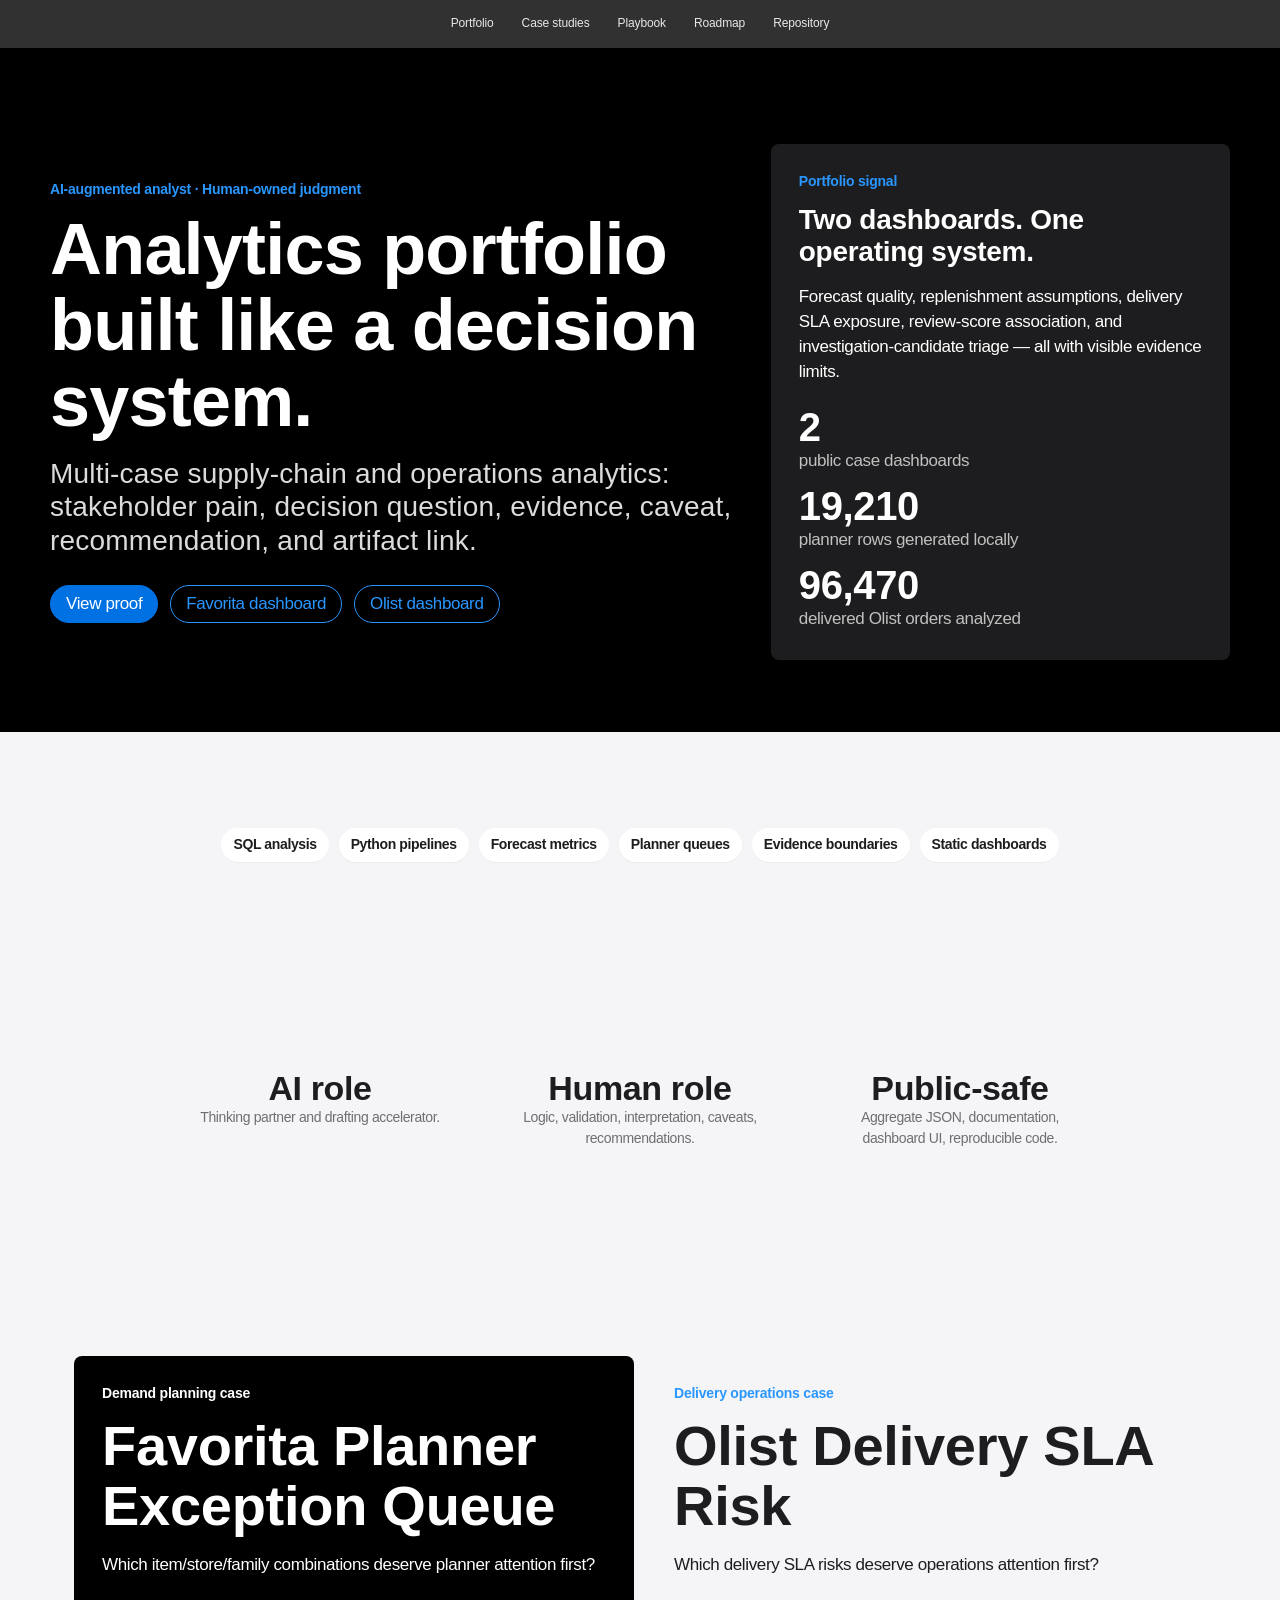
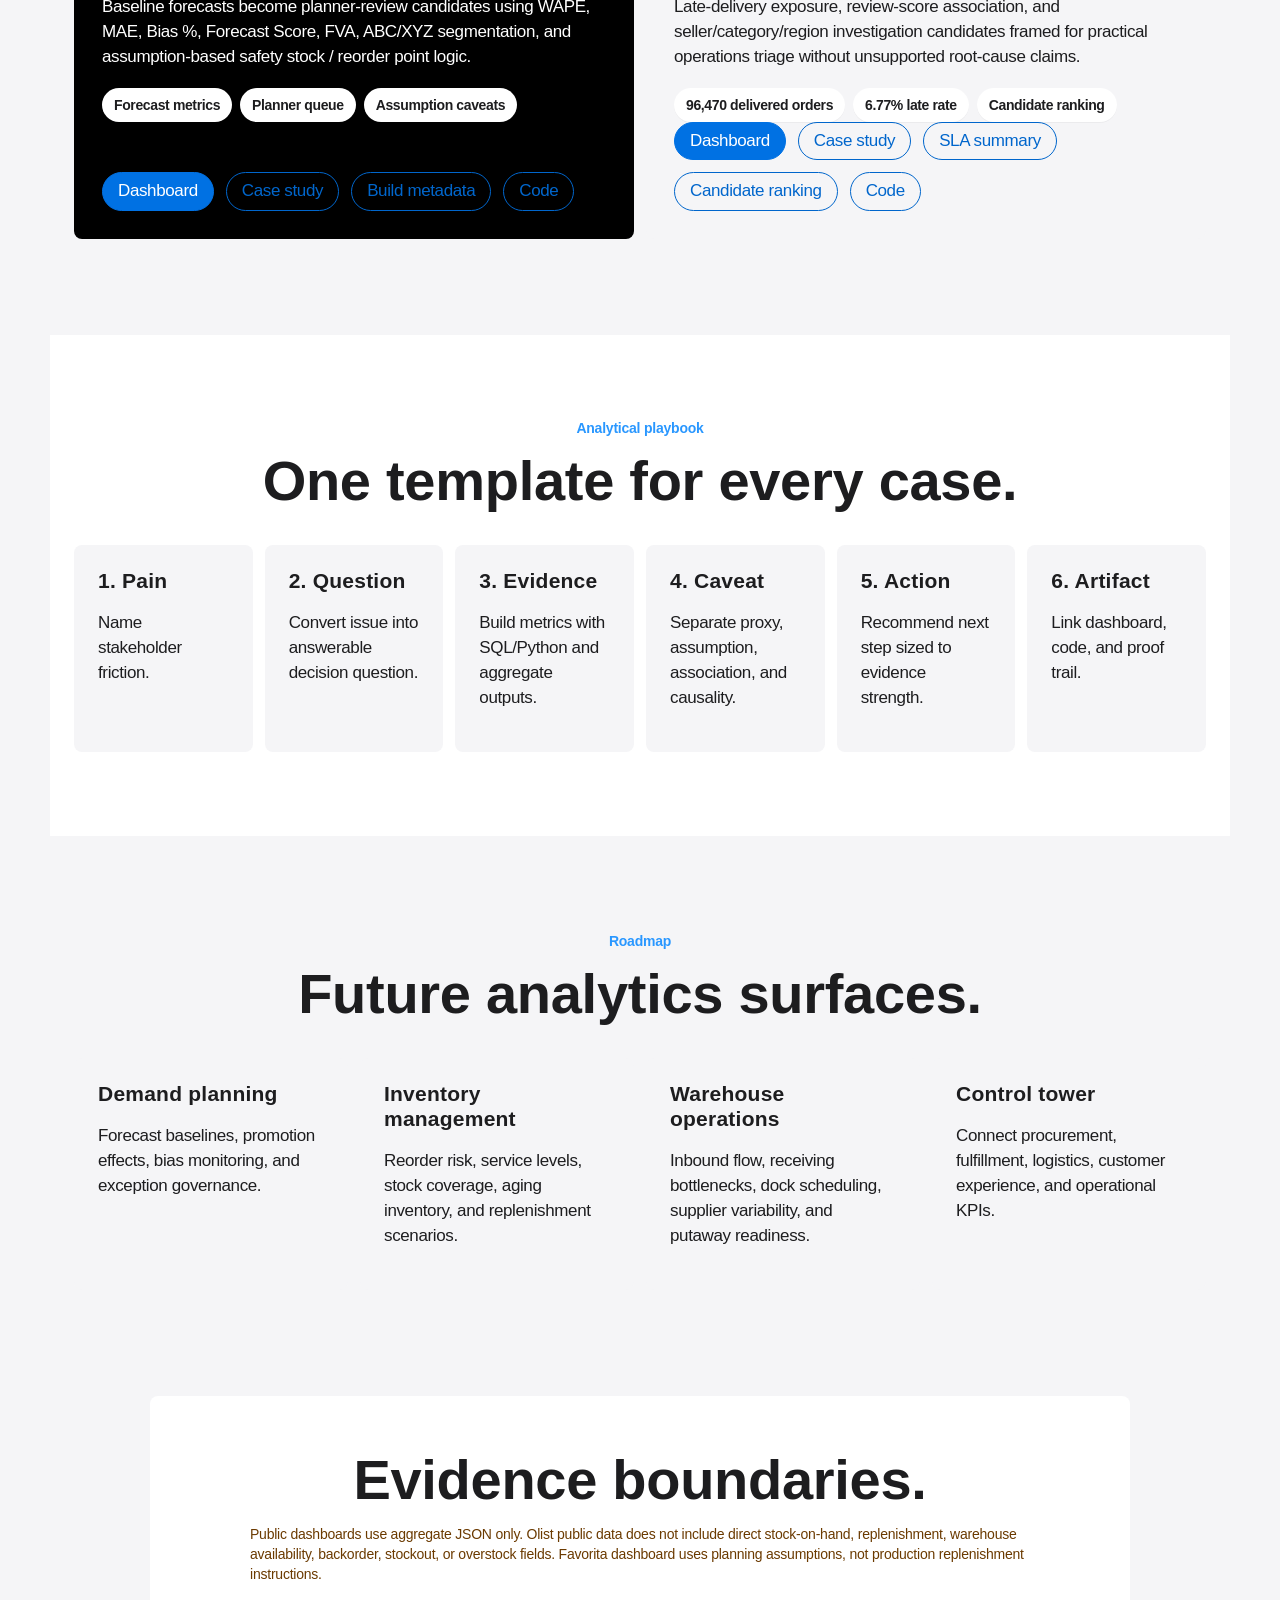
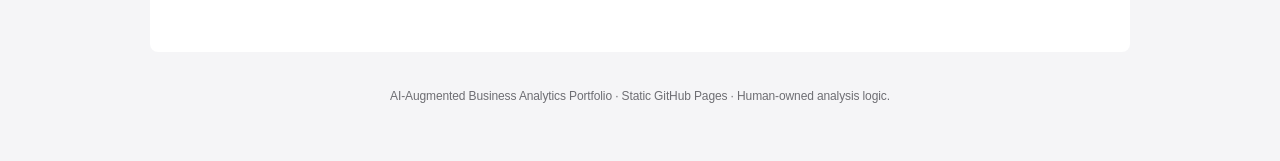
==== commit 2c100dba: "style: unify portfolio pages with Apple-inspired template" ====
--- a/docs/index.html
+++ b/docs/index.html
@@ -10,29 +10,31 @@
   <script src="assets/js/render-cards.js" defer></script>
 </head>
 <body>
-  <header class="hero">
-    <nav class="top-nav" aria-label="Portfolio navigation">
-      <a href="./">Portfolio</a>
-      <a href="#case-studies">Case studies</a>
-      <a href="#playbook">Playbook</a>
-      <a href="#roadmap">Roadmap</a>
-      <a href="https://github.com/im-khang/ai-business-data-analysis-portfolio" target="_blank" rel="noopener noreferrer">Repository</a>
-    </nav>
+  <a class="skip-link" href="#main">Skip to content</a>
+  <nav class="top-nav" aria-label="Portfolio navigation">
+    <a href="./">Portfolio</a>
+    <a href="#case-studies">Case studies</a>
+    <a href="#playbook">Playbook</a>
+    <a href="#roadmap">Roadmap</a>
+    <a href="https://github.com/im-khang/ai-business-data-analysis-portfolio" target="_blank" rel="noopener noreferrer">Repository</a>
+  </nav>
+
+  <header class="hero" id="top">
     <div class="hero-grid">
       <div class="hero-copy">
         <p class="eyebrow">AI-augmented analyst · Human-owned judgment</p>
         <h1>Analytics portfolio built like a decision system.</h1>
-        <p class="lead">Multi-case supply-chain and operations analytics: stakeholder pain, decision question, evidence, caveat, recommendation, and artifact link. AI supports thinking and drafting; analysis logic and validation stay human-owned.</p>
+        <p class="lead">Multi-case supply-chain and operations analytics: stakeholder pain, decision question, evidence, caveat, recommendation, and artifact link.</p>
         <div class="actions">
-          <a class="button primary" href="#case-studies">View portfolio proof</a>
-          <a class="button" href="demand-forecasting-replenishment/">Open Favorita dashboard</a>
-          <a class="button" href="inventory-stockout-overstock-analysis/">Open Olist dashboard</a>
+          <a class="button primary" href="#case-studies">View proof</a>
+          <a class="button" href="demand-forecasting-replenishment/">Favorita dashboard</a>
+          <a class="button" href="inventory-stockout-overstock-analysis/">Olist dashboard</a>
         </div>
       </div>
-      <aside class="proof-card glass" aria-label="Portfolio proof card">
-        <span class="label">Portfolio signal</span>
-        <h2>Two dashboards. One repeatable operating system.</h2>
-        <p>Forecast quality, replenishment assumptions, delivery SLA exposure, review-score association, and investigation-candidate triage — all presented with transparent evidence limits.</p>
+      <aside class="hero-card" aria-label="Portfolio proof card">
+        <p class="section-kicker">Portfolio signal</p>
+        <h2>Two dashboards. One operating system.</h2>
+        <p>Forecast quality, replenishment assumptions, delivery SLA exposure, review-score association, and investigation-candidate triage — all with visible evidence limits.</p>
         <div class="proof-metrics">
           <span><strong>2</strong> public case dashboards</span>
           <span><strong>19,210</strong> planner rows generated locally</span>
@@ -42,19 +44,19 @@
     </div>
   </header>
 
-  <main>
+  <main id="main">
     <section class="section badges" aria-label="Portfolio focus badges">
-      <span>SQL analysis</span><span>Python pipelines</span><span>Forecast metrics</span><span>Planner queues</span><span>Evidence boundaries</span><span>Static dashboard products</span>
+      <span>SQL analysis</span><span>Python pipelines</span><span>Forecast metrics</span><span>Planner queues</span><span>Evidence boundaries</span><span>Static dashboards</span>
     </section>
 
     <section class="section proof-strip" aria-label="Proof strip">
       <article><strong>AI role</strong><span>Thinking partner and drafting accelerator.</span></article>
       <article><strong>Human role</strong><span>Logic, validation, interpretation, caveats, recommendations.</span></article>
-      <article><strong>Public-safe output</strong><span>Aggregate JSON, documentation, dashboard UI, reproducible code.</span></article>
+      <article><strong>Public-safe</strong><span>Aggregate JSON, documentation, dashboard UI, reproducible code.</span></article>
     </section>
 
-    <noscript><p class="section noscript-note">JavaScript is disabled; static portfolio case cards below remain available, but dynamic registry rendering is paused.</p></noscript>
-    <section class="section case-grid dark-chapter" id="case-studies" aria-label="Featured case studies" data-case-grid>
+    <noscript><p class="section noscript-note">JavaScript is disabled; static portfolio cards below remain available.</p></noscript>
+    <section class="section case-grid" id="case-studies" aria-label="Featured case studies" data-case-grid>
       <article class="case-card hero-case">
         <div>
           <p class="eyebrow">Demand planning case</p>
@@ -77,9 +79,11 @@
       </article>
     </section>
 
-    <section class="section playbook" id="playbook">
-      <p class="eyebrow">Analytical playbook</p>
-      <h2>Repeatable case logic</h2>
+    <section class="section" id="playbook">
+      <div class="section-heading">
+        <p class="section-kicker">Analytical playbook</p>
+        <h2>One template for every case.</h2>
+      </div>
       <div class="pillar-grid six">
         <article><h3>1. Pain</h3><p>Name stakeholder friction.</p></article>
         <article><h3>2. Question</h3><p>Convert issue into answerable decision question.</p></article>
@@ -90,21 +94,24 @@
       </div>
     </section>
 
-    <section class="section pillars" id="roadmap">
-      <p class="eyebrow">Roadmap</p>
-      <h2>Future analytics surfaces</h2>
+    <section class="section light-chapter" id="roadmap">
+      <div class="section-heading">
+        <p class="section-kicker">Roadmap</p>
+        <h2>Future analytics surfaces.</h2>
+      </div>
       <div class="pillar-grid">
         <article><h3>Demand planning</h3><p>Forecast baselines, promotion effects, bias monitoring, and exception governance.</p></article>
-        <article><h3>Inventory management</h3><p>Reorder risk, service levels, stock coverage, aging inventory, and replenishment scenarios with true inventory fields.</p></article>
+        <article><h3>Inventory management</h3><p>Reorder risk, service levels, stock coverage, aging inventory, and replenishment scenarios.</p></article>
         <article><h3>Warehouse operations</h3><p>Inbound flow, receiving bottlenecks, dock scheduling, supplier variability, and putaway readiness.</p></article>
         <article><h3>Control tower</h3><p>Connect procurement, fulfillment, logistics, customer experience, and operational KPIs.</p></article>
       </div>
     </section>
 
     <section class="section caveat">
-      <h2>Evidence boundaries</h2>
-      <p>Public dashboards use aggregate JSON only. Olist public data does not include direct stock-on-hand, replenishment, warehouse availability, backorder, stockout, or overstock fields. Favorita public dashboard uses planning assumptions, not production replenishment instructions. Results are decision-support artifacts, not unsupported causality or accountability claims.</p>
+      <h2>Evidence boundaries.</h2>
+      <p>Public dashboards use aggregate JSON only. Olist public data does not include direct stock-on-hand, replenishment, warehouse availability, backorder, stockout, or overstock fields. Favorita dashboard uses planning assumptions, not production replenishment instructions.</p>
     </section>
   </main>
+  <footer class="footer"><p>AI-Augmented Business Analytics Portfolio · Static GitHub Pages · Human-owned analysis logic.</p></footer>
 </body>
 </html>
--- a/docs/assets/css/site.css
+++ b/docs/assets/css/site.css
@@ -1 +1 @@
-:root{color-scheme:light;--ink:#1d1d1f;--muted:#6e6e73;--bg:#f5f5f7;--paper:#fff;--blue:#0071e3;--blue2:#2997ff;--teal:#0f766e;--orange:#b45309;--risk:#c2410c;--line:rgba(29,29,31,.12);--glass:rgba(255,255,255,.74);--dark:#08080a;--shadow:0 30px 90px rgba(0,0,0,.14);--soft:0 18px 50px rgba(0,0,0,.10);--r-lg:38px;--r-md:28px;--r-sm:18px}*{box-sizing:border-box}html{scroll-behavior:smooth}body{margin:0;font-family:-apple-system,BlinkMacSystemFont,"SF Pro Display","SF Pro Text",Inter,ui-sans-serif,system-ui,"Segoe UI",sans-serif;color:var(--ink);background:var(--bg)}body:before{content:"";position:fixed;inset:0;z-index:-1;background:radial-gradient(circle at 12% -8%,rgba(0,113,227,.28),transparent 28rem),radial-gradient(circle at 88% 5%,rgba(15,118,110,.14),transparent 34rem),linear-gradient(180deg,#fff 0,#f5f5f7 48%,#f7f7fa 100%);opacity:.94}a{color:inherit}.hero{max-width:1320px;margin:0 auto;padding:28px 24px 74px}.top-nav{position:sticky;top:16px;z-index:20;display:flex;flex-wrap:wrap;gap:8px;justify-content:flex-end;width:max-content;max-width:100%;margin-left:auto;margin-bottom:74px;padding:8px;border:1px solid rgba(255,255,255,.48);border-radius:999px;background:rgba(255,255,255,.72);-webkit-backdrop-filter:blur(26px) saturate(160%);backdrop-filter:blur(26px) saturate(160%);box-shadow:0 10px 36px rgba(0,0,0,.10)}.top-nav a,.button,.link-row a{display:inline-flex;align-items:center;justify-content:center;min-height:42px;padding:10px 17px;border:1px solid var(--line);border-radius:999px;background:rgba(255,255,255,.78);color:var(--ink);font-size:.92rem;font-weight:800;text-decoration:none;transition:transform .18s ease,box-shadow .18s ease,background .18s ease}.top-nav a:hover,.button:hover,.link-row a:hover{transform:translateY(-1px);background:#fff;box-shadow:var(--soft)}.hero-grid{display:grid;grid-template-columns:minmax(0,1.18fr) minmax(330px,.82fr);gap:24px;align-items:stretch}.hero-copy{padding:22px 0}.eyebrow,.label{color:var(--blue);font-size:.76rem;font-weight:900;letter-spacing:.16em;text-transform:uppercase}.hero h1,h1{margin:12px 0 20px;max-width:1120px;font-size:clamp(4rem,10vw,8.8rem);line-height:.88;letter-spacing:-.08em}.lead{max-width:900px;color:var(--muted);font-size:clamp(1.2rem,2vw,1.55rem);line-height:1.48}.actions{display:flex;flex-wrap:wrap;gap:12px;margin-top:32px}.button.primary{border-color:transparent;background:linear-gradient(180deg,var(--blue),#0057b7);color:#fff;box-shadow:0 22px 48px rgba(0,113,227,.28)}.glass,.section,.case-card,.proof-card{border:1px solid rgba(255,255,255,.64);background:linear-gradient(145deg,rgba(255,255,255,.86),rgba(255,255,255,.60));-webkit-backdrop-filter:blur(28px) saturate(150%);backdrop-filter:blur(28px) saturate(150%);box-shadow:var(--shadow)}.proof-card{position:relative;overflow:hidden;border-radius:var(--r-lg);padding:32px}.proof-card:before{content:"";position:absolute;inset:-40% -30% auto auto;width:18rem;height:18rem;border-radius:50%;background:radial-gradient(circle,rgba(0,113,227,.28),transparent 68%)}.proof-card h2{position:relative;margin:10px 0 12px;font-size:clamp(2.1rem,4vw,4.2rem);line-height:.96;letter-spacing:-.055em}.proof-card p{position:relative;color:var(--muted);line-height:1.62}.proof-metrics{position:relative;display:grid;gap:12px;margin-top:24px}.proof-metrics span{display:grid;gap:4px;padding:16px;border:1px solid var(--line);border-radius:22px;background:rgba(255,255,255,.72);color:var(--muted);font-weight:800}.proof-metrics strong{color:var(--ink);font-size:1.55rem;letter-spacing:-.04em}main{max-width:1320px;margin:0 auto 72px;padding:0 24px}.section{margin-top:22px;padding:34px;border-radius:var(--r-lg)}.badges{display:flex;flex-wrap:wrap;gap:10px;box-shadow:none}.badges span{padding:10px 15px;border:1px solid rgba(0,113,227,.18);border-radius:999px;background:rgba(0,113,227,.08);color:#075da8;font-weight:900}.proof-strip{display:grid;grid-template-columns:repeat(3,minmax(0,1fr));gap:14px;background:#fff}.proof-strip article{padding:22px;border:1px solid var(--line);border-radius:26px;background:linear-gradient(180deg,#fff,#f7f7f9)}.proof-strip strong{display:block;font-size:1.4rem;letter-spacing:-.04em}.proof-strip span{display:block;margin-top:8px;color:var(--muted);font-weight:750}.case-grid{display:grid;grid-template-columns:minmax(0,1fr) minmax(0,1fr);gap:20px;background:#000;border-color:#111;color:#fff}.case-grid .eyebrow{color:var(--blue2)}.case-card{min-height:430px;display:flex;flex-direction:column;justify-content:space-between;border-color:rgba(255,255,255,.12);background:linear-gradient(145deg,#17181c,#050506);color:#fff}.case-card h2{margin:8px 0 12px;font-size:clamp(2.1rem,4vw,4.5rem);line-height:.92;letter-spacing:-.06em}.case-card p{color:#c9c9cf;line-height:1.6}.case-card .question{color:#fff;font-weight:850}.hero-case{background:radial-gradient(circle at 80% 0,rgba(0,113,227,.42),transparent 34rem),linear-gradient(145deg,#202126,#020203)}.link-row{display:flex;flex-wrap:wrap;gap:10px;margin-top:22px}.link-row a{border-color:rgba(255,255,255,.16);background:rgba(255,255,255,.10);color:#fff}.proof-pills{display:flex;flex-wrap:wrap;gap:8px;margin-top:18px}.proof-pills span{padding:8px 12px;border:1px solid rgba(255,255,255,.16);border-radius:999px;background:rgba(255,255,255,.08);color:#fff;font-weight:850;font-size:.86rem}.playbook,.pillars{background:linear-gradient(180deg,#f5f5f7,#fff)}.playbook h2,.pillars h2,.caveat h2{font-size:clamp(2.4rem,6vw,5.8rem);line-height:.9;letter-spacing:-.07em;margin:8px 0 24px}.pillar-grid{display:grid;grid-template-columns:repeat(4,minmax(0,1fr));gap:14px}.pillar-grid.six{grid-template-columns:repeat(3,minmax(0,1fr))}.pillar-grid article{border:1px solid var(--line);border-radius:26px;padding:22px;background:linear-gradient(180deg,#fff,#f7f7f9)}.pillar-grid h3{margin:0 0 12px;font-size:1.25rem}.pillar-grid p,.caveat p{color:var(--muted);line-height:1.65}.caveat{background:linear-gradient(145deg,#fff7ed,#fff);border-color:rgba(180,83,9,.22)}:focus-visible{outline:3px solid rgba(0,113,227,.46);outline-offset:3px}@media(max-width:980px){.top-nav{position:static;justify-content:flex-start;margin-right:auto;margin-left:0;border-radius:28px}.hero-grid,.case-grid,.proof-strip{grid-template-columns:1fr}.pillar-grid,.pillar-grid.six{grid-template-columns:repeat(2,1fr)}}@media(max-width:620px){.hero,main{padding-left:16px;padding-right:16px}.hero h1,h1{font-size:clamp(3.2rem,17vw,5rem)}.section,.proof-card,.case-card{border-radius:26px;padding:22px}.pillar-grid,.pillar-grid.six{grid-template-columns:1fr}.actions .button,.link-row a{width:100%}}
+*,*::before,*::after{box-sizing:border-box}:root{color-scheme:light;--black:#000;--ink:#1d1d1f;--muted:#6e6e73;--bg:#f5f5f7;--paper:#fff;--blue:#0071e3;--blue-dark:#0066cc;--blue-light:#2997ff;--line:rgba(29,29,31,.12);--line-dark:rgba(255,255,255,.16);--dark-card:#1d1d1f;--dark-card-2:#2a2a2d;--warn:#b45309;--good:#0f766e;--bad:#c2410c;--caveat:#fff7ed;--shadow:rgba(0,0,0,.22) 3px 5px 30px 0;--soft:0 18px 50px rgba(0,0,0,.08);--max:980px;--wide:1180px;--font:-apple-system,BlinkMacSystemFont,"SF Pro Text","Helvetica Neue",Arial,sans-serif;--display:-apple-system,BlinkMacSystemFont,"SF Pro Display","Helvetica Neue",Arial,sans-serif;--mono:"SF Mono",SFMono-Regular,ui-monospace,Menlo,Monaco,Consolas,monospace}html{scroll-behavior:smooth}body{margin:0;background:var(--bg);color:var(--ink);font:400 17px/1.47 var(--font);letter-spacing:-.374px}a{color:var(--blue-dark);text-decoration:none}a:hover{text-decoration:underline}a:focus-visible,button:focus-visible{outline:2px solid var(--blue);outline-offset:3px}.skip-link{position:absolute;top:-100px;left:0;z-index:100;padding:12px 16px;background:#fff;color:var(--ink);border-radius:0 0 8px 0}.skip-link:focus{top:0}.top-nav,.site-nav{position:sticky;top:0;z-index:40;min-height:48px;width:100%;margin:0;padding:0 22px;display:flex;align-items:center;justify-content:center;gap:28px;background:rgba(0,0,0,.8);-webkit-backdrop-filter:saturate(180%) blur(20px);backdrop-filter:saturate(180%) blur(20px);overflow-x:auto}.top-nav a,.site-nav a{display:inline-flex;align-items:center;height:48px;white-space:nowrap;color:#fff;font-size:12px;font-weight:400;letter-spacing:-.12px;text-decoration:none;opacity:.88}.top-nav a:hover,.site-nav a:hover{opacity:1;text-decoration:none}.hero{background:#000;color:#fff;text-align:center;min-height:620px;padding:96px 24px 72px;display:flex;flex-direction:column;align-items:center;justify-content:center}.hero-grid{width:100%;max-width:var(--wide);display:grid;grid-template-columns:minmax(0,1.08fr) minmax(300px,.72fr);gap:32px;align-items:center;text-align:left}.hero-copy{text-align:left}.hero h1,h1{margin:0;font-family:var(--display);font-size:clamp(44px,7vw,72px);line-height:1.05;font-weight:600;letter-spacing:-.8px}.hero h2{font-family:var(--display);font-size:28px;line-height:1.14;margin:8px 0 14px;font-weight:600;letter-spacing:-.28px}.lead,.lede,.hero p.lead,.hero p.lede{margin:18px 0 0;max-width:760px;color:rgba(255,255,255,.86);font-family:var(--display);font-size:clamp(21px,2.2vw,28px);line-height:1.19;font-weight:400;letter-spacing:.196px}.eyebrow,.section-kicker,.label{margin:0 0 14px;color:var(--blue-light);font-size:14px;line-height:1.29;font-weight:600;letter-spacing:-.224px}.hero-card,.proof-card,.glass{background:var(--dark-card);color:#fff;border-radius:8px;padding:28px;box-shadow:var(--shadow)}.hero-card ol{margin:14px 0 0;padding-left:20px;color:rgba(255,255,255,.78)}.hero-card li{margin:10px 0}.hero-card strong{color:#fff}.actions,.link-row,.proof-links,.chip-row{display:flex;flex-wrap:wrap;gap:12px;align-items:center}.actions{justify-content:center;margin-top:28px}.hero-copy .actions{justify-content:flex-start}.button,.link-row a,.proof-links a{display:inline-flex;align-items:center;justify-content:center;min-height:38px;padding:8px 15px;border-radius:980px;border:1px solid var(--blue-dark);color:var(--blue-dark);background:transparent;font-size:17px;line-height:1.2;font-weight:400;text-decoration:none}.button.primary,.link-row a:first-child{background:var(--blue);border-color:var(--blue);color:#fff}.hero .button,.hero .link-row a{color:var(--blue-light);border-color:var(--blue-light)}.hero .button.primary{color:#fff;border-color:var(--blue);background:var(--blue)}.section{max-width:var(--wide);margin:12px auto;padding:84px 24px;background:#fff;border-radius:0}.section>p,.section-heading p+*+p{max-width:780px}.section-heading{text-align:center;max-width:var(--max);margin:0 auto 34px}.section-heading h2,.section h2,.panel h2{margin:0;color:var(--ink);font-family:var(--display);font-size:clamp(36px,5vw,56px);line-height:1.07;font-weight:600;letter-spacing:-.28px}.section h3,.panel h3,.triage-card h4{margin:0 0 10px;font-family:var(--display);font-size:21px;line-height:1.19;font-weight:700;letter-spacing:.231px}.badges,.proof-strip{display:flex;flex-wrap:wrap;justify-content:center;gap:10px;background:transparent}.badges span,.chip,.proof-pills span{display:inline-flex;align-items:center;min-height:34px;padding:6px 12px;border-radius:980px;background:#fff;color:var(--ink);font-size:14px;font-weight:600;box-shadow:0 1px 0 rgba(0,0,0,.04)}.proof-strip article,.case-card,.panel,.chart-panel,.kpi-card,.triage-card{background:#f5f5f7;border:0;border-radius:8px;padding:28px;color:var(--ink)}.proof-strip article{width:min(100%,310px);text-align:center}.proof-strip strong,.kpi-card strong,.card strong{display:block;font-family:var(--display);font-size:34px;line-height:1.1;font-weight:600;letter-spacing:-.374px}.proof-strip span,.kpi-card span,.card span,.card em{display:block;color:var(--muted);font-size:14px;font-style:normal}.case-grid{display:grid;grid-template-columns:repeat(2,minmax(0,1fr));gap:12px;background:transparent}.case-card{min-height:360px;display:flex;flex-direction:column;justify-content:space-between;text-align:left}.case-card.hero-case{background:#000;color:#fff}.case-card.hero-case h2,.case-card.hero-case p{color:#fff}.proof-pills{display:flex;flex-wrap:wrap;gap:8px;margin-top:18px}.pillar-grid,.priority-grid,.triage-grid,.assumption-grid,.kpi-grid,.cards,.grid{display:grid;grid-template-columns:repeat(4,minmax(0,1fr));gap:12px;max-width:var(--wide);margin:0 auto}.pillar-grid.six{grid-template-columns:repeat(6,minmax(0,1fr))}.pillar-grid article,.priority-grid article{background:#f5f5f7;border-radius:8px;padding:24px}.priority-grid span{display:inline-grid;place-items:center;width:32px;height:32px;border-radius:50%;background:var(--blue);color:#fff;margin-bottom:14px}.kpi-grid,.cards{margin-top:34px}.kpi-card,.card{text-align:center}.card{background:#fff;border-radius:8px;padding:28px;box-shadow:var(--soft)}.chart-panel,.panel{background:#fff;box-shadow:var(--soft)}.chart,.chart-panel[id],#accuracy-chart,#segments-chart{min-height:380px}.table-panel{overflow-x:auto}.queue-table,table{width:100%;border-collapse:collapse;font-size:14px;letter-spacing:-.224px}th,td{padding:12px 10px;border-bottom:1px solid var(--line);text-align:left;vertical-align:top}th{font-weight:600;color:var(--ink)}.caveat,.limitation,.so-what,.notes li{max-width:var(--max);margin:22px auto 0;color:var(--muted);font-size:14px;line-height:1.43;letter-spacing:-.224px}.caveat,.limitation{padding:14px 16px;border-radius:8px;background:var(--caveat);color:#6b3a00}.dark-chapter{max-width:none;background:#000;color:#fff;border-radius:0;padding:96px 24px}.dark-chapter .section-heading h2,.dark-chapter h2,.dark-chapter h3{color:#fff}.dark-chapter p,.dark-chapter li{color:rgba(255,255,255,.78)}.dark-chapter .section-kicker{color:var(--blue-light)}.dark-chapter .panel,.dark-chapter .chart-panel,.dark-chapter .triage-card{background:var(--dark-card);color:#fff;box-shadow:none}.dark-chapter .chart{background:#fff;border-radius:8px}.dark-chapter .chart-panel[id],.dark-chapter #risk-segments,.dark-chapter #delay-bands,.dark-chapter #review-impact,.dark-chapter #monthly-trend{background:#fff;color:var(--ink);border-radius:8px}.light-chapter{background:#f5f5f7}.light-chapter .chart-panel{background:#fff}.panel.wide{grid-column:1/-1}.notes{max-width:var(--max);margin:12px auto;padding:54px 24px}.notes ul{padding-left:20px}.empty-state,.error{padding:18px;border-radius:8px;background:#fff7ed;color:#6b3a00}.footer{padding:36px 24px 56px;text-align:center;color:var(--muted);font-size:12px;letter-spacing:-.12px}.footer p{margin:0}.proof-metrics{display:grid;gap:10px;margin-top:20px}.proof-metrics span{display:block;color:rgba(255,255,255,.72)}.proof-metrics strong{display:block;color:#fff;font-family:var(--display);font-size:40px;line-height:1.1}.caveat.section,.section.caveat{background:#fff;padding:54px 24px}.section.caveat h2{text-align:center}.section.caveat p{margin-left:auto;margin-right:auto}.error[hidden]{display:none}@media (max-width:900px){.top-nav,.site-nav{justify-content:flex-start;gap:18px}.hero{padding:74px 20px 56px}.hero-grid{grid-template-columns:1fr;text-align:left}.case-grid,.pillar-grid,.pillar-grid.six,.priority-grid,.triage-grid,.assumption-grid,.kpi-grid,.cards,.grid{grid-template-columns:1fr}.section{padding:64px 20px}.dark-chapter{padding:74px 20px}.panel.wide{grid-column:auto}.hero h1,h1{font-size:44px}.lead,.lede{font-size:21px}.section-heading{text-align:left}.actions{justify-content:flex-start}}@media (max-width:520px){body{font-size:16px}.top-nav,.site-nav{padding:0 14px}.hero h1,h1{font-size:38px}.section-heading h2,.section h2,.panel h2{font-size:36px}.hero-card,.proof-card,.panel,.chart-panel,.case-card{padding:22px}.chart,.chart-panel[id],#accuracy-chart,#segments-chart{min-height:320px}}
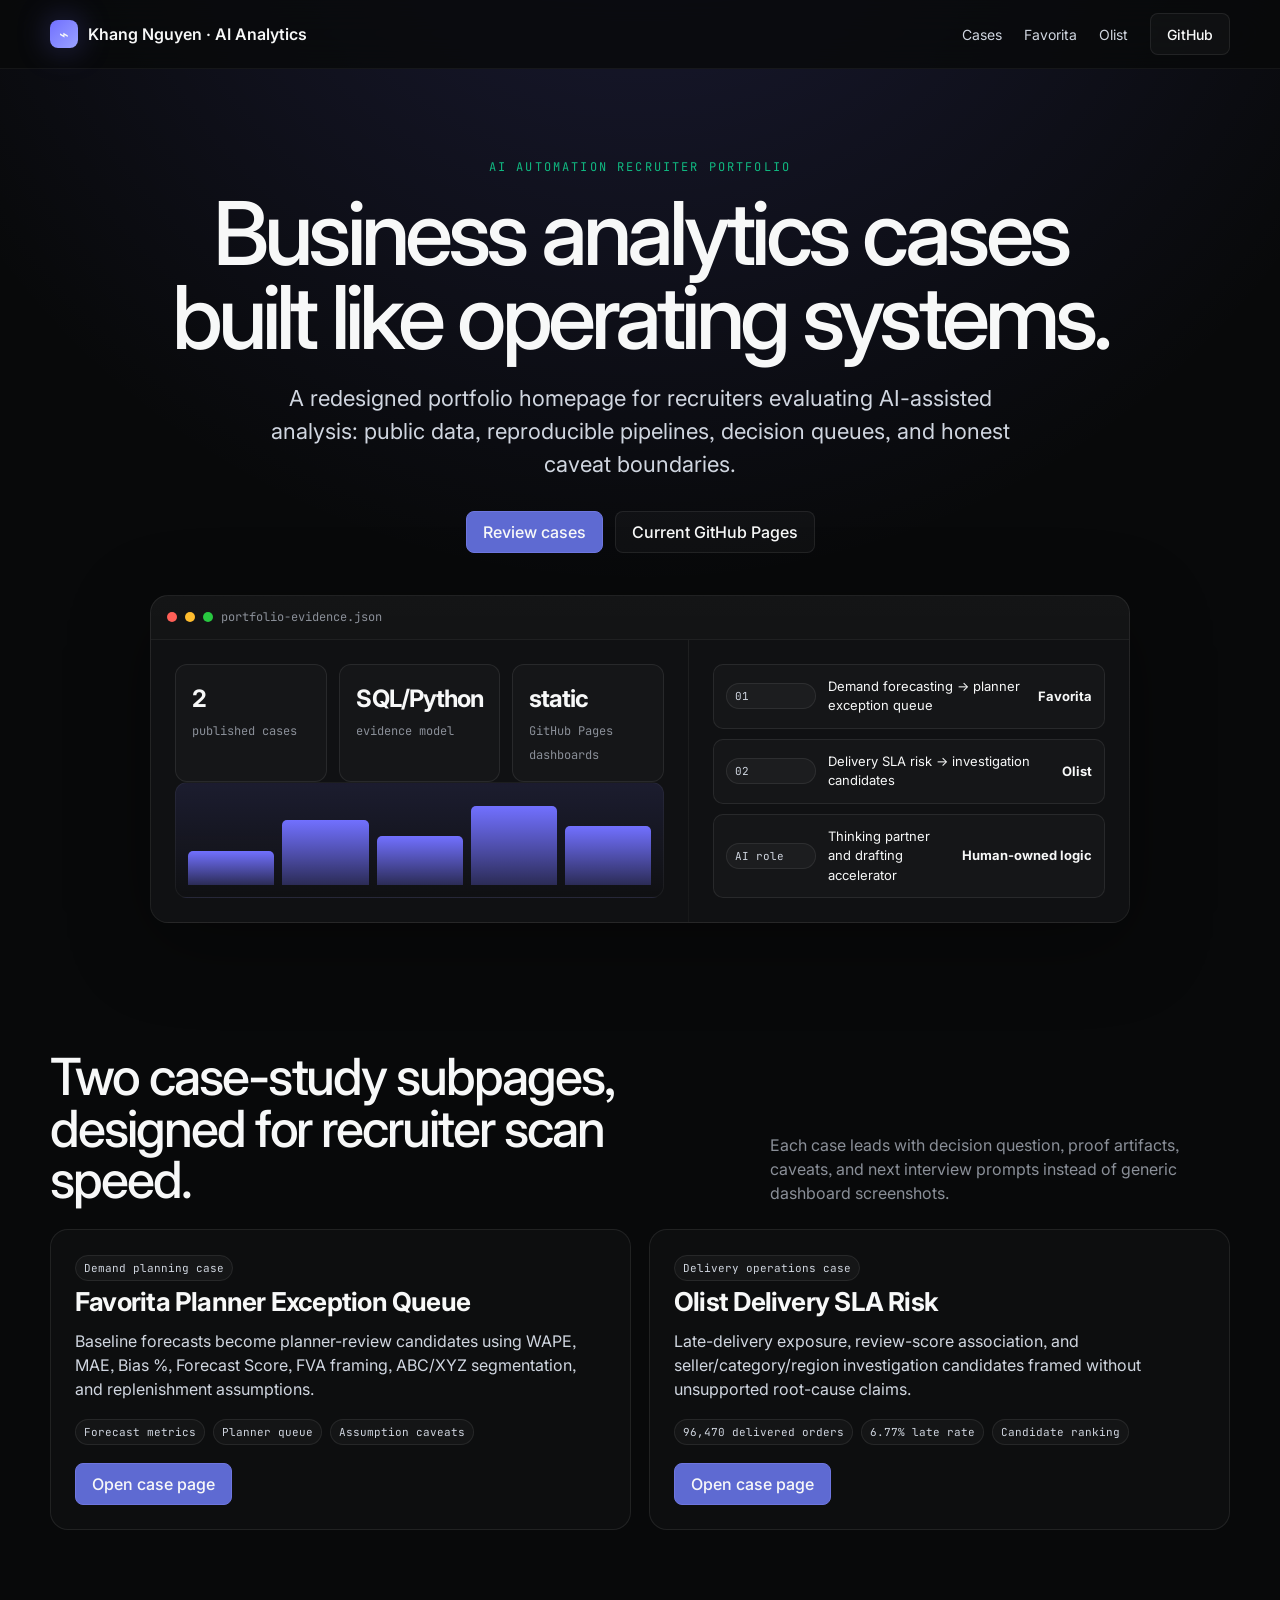
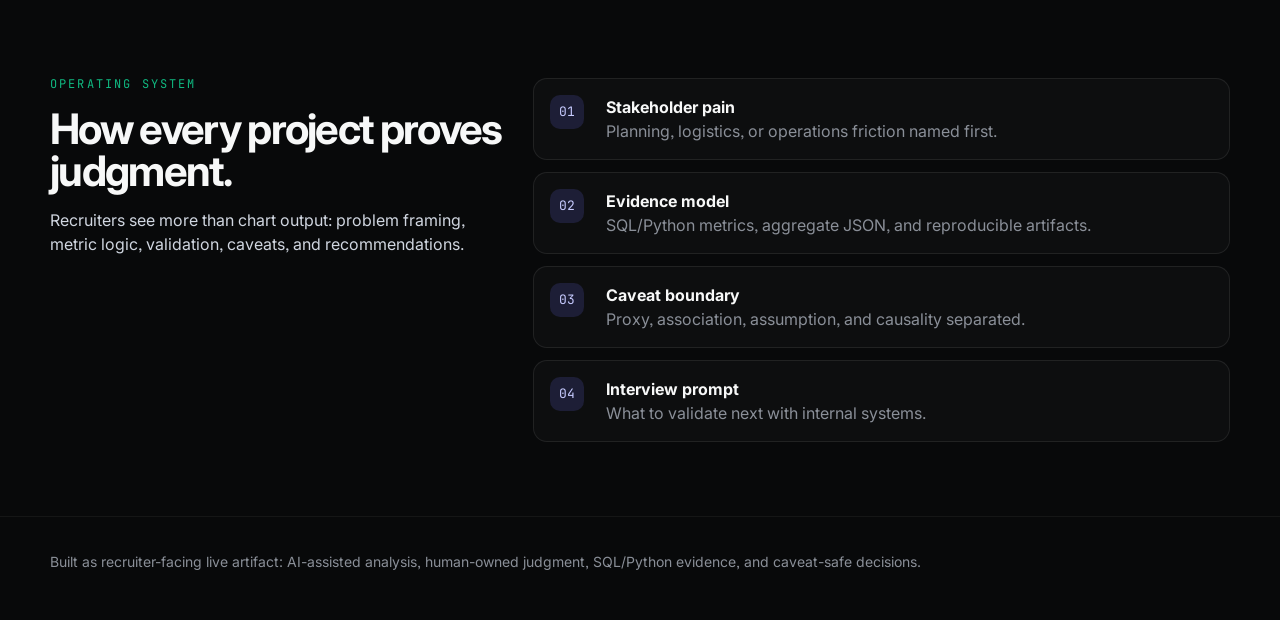
==== commit 211f7c41: "feat: refresh portfolio case study layout" ====
--- a/docs/index.html
+++ b/docs/index.html
@@ -1,117 +1,8 @@
-<!doctype html>
-<html lang="en">
-<head>
-  <meta charset="utf-8">
-  <meta name="viewport" content="width=device-width, initial-scale=1">
-  <title>AI-Augmented Analytics Portfolio</title>
-  <meta name="description" content="AI-augmented business analytics portfolio with demand planning, delivery SLA risk, replenishment review, caveat-safe evidence, and static dashboard products.">
-  <link rel="stylesheet" href="assets/css/site.css">
-  <script src="assets/js/registry.js" defer></script>
-  <script src="assets/js/render-cards.js" defer></script>
-</head>
-<body>
-  <a class="skip-link" href="#main">Skip to content</a>
-  <nav class="top-nav" aria-label="Portfolio navigation">
-    <a href="./">Portfolio</a>
-    <a href="#case-studies">Case studies</a>
-    <a href="#playbook">Playbook</a>
-    <a href="#roadmap">Roadmap</a>
-    <a href="https://github.com/im-khang/ai-business-data-analysis-portfolio" target="_blank" rel="noopener noreferrer">Repository</a>
-  </nav>
-
-  <header class="hero" id="top">
-    <div class="hero-grid">
-      <div class="hero-copy">
-        <p class="eyebrow">AI-augmented analyst · Human-owned judgment</p>
-        <h1>Analytics portfolio built like a decision system.</h1>
-        <p class="lead">Multi-case supply-chain and operations analytics: stakeholder pain, decision question, evidence, caveat, recommendation, and artifact link.</p>
-        <div class="actions">
-          <a class="button primary" href="#case-studies">View proof</a>
-          <a class="button" href="demand-forecasting-replenishment/">Favorita dashboard</a>
-          <a class="button" href="inventory-stockout-overstock-analysis/">Olist dashboard</a>
-        </div>
-      </div>
-      <aside class="hero-card" aria-label="Portfolio proof card">
-        <p class="section-kicker">Portfolio signal</p>
-        <h2>Two dashboards. One operating system.</h2>
-        <p>Forecast quality, replenishment assumptions, delivery SLA exposure, review-score association, and investigation-candidate triage — all with visible evidence limits.</p>
-        <div class="proof-metrics">
-          <span><strong>2</strong> public case dashboards</span>
-          <span><strong>19,210</strong> planner rows generated locally</span>
-          <span><strong>96,470</strong> delivered Olist orders analyzed</span>
-        </div>
-      </aside>
-    </div>
-  </header>
-
-  <main id="main">
-    <section class="section badges" aria-label="Portfolio focus badges">
-      <span>SQL analysis</span><span>Python pipelines</span><span>Forecast metrics</span><span>Planner queues</span><span>Evidence boundaries</span><span>Static dashboards</span>
-    </section>
-
-    <section class="section proof-strip" aria-label="Proof strip">
-      <article><strong>AI role</strong><span>Thinking partner and drafting accelerator.</span></article>
-      <article><strong>Human role</strong><span>Logic, validation, interpretation, caveats, recommendations.</span></article>
-      <article><strong>Public-safe</strong><span>Aggregate JSON, documentation, dashboard UI, reproducible code.</span></article>
-    </section>
-
-    <noscript><p class="section noscript-note">JavaScript is disabled; static portfolio cards below remain available.</p></noscript>
-    <section class="section case-grid" id="case-studies" aria-label="Featured case studies" data-case-grid>
-      <article class="case-card hero-case">
-        <div>
-          <p class="eyebrow">Demand planning case</p>
-          <h2>Favorita Planner Exception Queue</h2>
-          <p>Baseline forecasts become planner-review candidates using WAPE, MAE, Bias %, Forecast Score, FVA, ABC/XYZ segmentation, and assumption-based planning logic.</p>
-          <div class="proof-pills"><span>Forecast metrics</span><span>Planner queue</span><span>Assumption caveats</span></div>
-        </div>
-        <div class="link-row">
-          <a href="demand-forecasting-replenishment/">Dashboard</a>
-          <a href="https://github.com/im-khang/ai-business-data-analysis-portfolio/tree/master/case-studies/demand-forecasting-replenishment" target="_blank" rel="noopener noreferrer">Case study</a>
-        </div>
-      </article>
-      <article class="case-card">
-        <div>
-          <p class="eyebrow">Delivery operations case</p>
-          <h2>Olist Delivery SLA Risk</h2>
-          <p>Late-delivery exposure, review-score association, and investigation candidates framed for practical operations triage.</p>
-        </div>
-        <div class="link-row"><a href="inventory-stockout-overstock-analysis/">Dashboard</a></div>
-      </article>
-    </section>
-
-    <section class="section" id="playbook">
-      <div class="section-heading">
-        <p class="section-kicker">Analytical playbook</p>
-        <h2>One template for every case.</h2>
-      </div>
-      <div class="pillar-grid six">
-        <article><h3>1. Pain</h3><p>Name stakeholder friction.</p></article>
-        <article><h3>2. Question</h3><p>Convert issue into answerable decision question.</p></article>
-        <article><h3>3. Evidence</h3><p>Build metrics with SQL/Python and aggregate outputs.</p></article>
-        <article><h3>4. Caveat</h3><p>Separate proxy, assumption, association, and causality.</p></article>
-        <article><h3>5. Action</h3><p>Recommend next step sized to evidence strength.</p></article>
-        <article><h3>6. Artifact</h3><p>Link dashboard, code, and proof trail.</p></article>
-      </div>
-    </section>
-
-    <section class="section light-chapter" id="roadmap">
-      <div class="section-heading">
-        <p class="section-kicker">Roadmap</p>
-        <h2>Future analytics surfaces.</h2>
-      </div>
-      <div class="pillar-grid">
-        <article><h3>Demand planning</h3><p>Forecast baselines, promotion effects, bias monitoring, and exception governance.</p></article>
-        <article><h3>Inventory management</h3><p>Reorder risk, service levels, stock coverage, aging inventory, and replenishment scenarios.</p></article>
-        <article><h3>Warehouse operations</h3><p>Inbound flow, receiving bottlenecks, dock scheduling, supplier variability, and putaway readiness.</p></article>
-        <article><h3>Control tower</h3><p>Connect procurement, fulfillment, logistics, customer experience, and operational KPIs.</p></article>
-      </div>
-    </section>
-
-    <section class="section caveat">
-      <h2>Evidence boundaries.</h2>
-      <p>Public dashboards use aggregate JSON only. Olist public data does not include direct stock-on-hand, replenishment, warehouse availability, backorder, stockout, or overstock fields. Favorita dashboard uses planning assumptions, not production replenishment instructions.</p>
-    </section>
-  </main>
-  <footer class="footer"><p>AI-Augmented Business Analytics Portfolio · Static GitHub Pages · Human-owned analysis logic.</p></footer>
-</body>
-</html>
+<!doctype html><html lang="en"><head><meta charset="utf-8"><meta name="viewport" content="width=device-width,initial-scale=1"><link href="https://fonts.googleapis.com/css2?family=Inter:wght@300;400;500;600&family=JetBrains+Mono:wght@400;500&display=swap" rel="stylesheet"><title>AI Automation Analytics Portfolio</title><style>
+:root{--bg:#08090a;--panel:#0f1011;--surface:#191a1b;--surface2:#23252a;--fg:#f7f8f8;--muted:#8a8f98;--body:#d0d6e0;--border:rgba(255,255,255,.08);--hair:rgba(255,255,255,.05);--accent:#7170ff;--accent2:#10b981;--warn:#f59e0b;--font:'Inter',-apple-system,BlinkMacSystemFont,'Segoe UI',system-ui,sans-serif;--mono:'JetBrains Mono',ui-monospace,SFMono-Regular,Menlo,monospace}*{box-sizing:border-box}html{scroll-behavior:smooth}body{margin:0;background:radial-gradient(circle at 50% -10%,rgba(113,112,255,.18),transparent 32%),var(--bg);color:var(--fg);font-family:var(--font);font-feature-settings:'cv01','ss03';line-height:1.5}a{color:inherit;text-decoration:none}.wrap{width:min(1180px,calc(100% - 40px));margin:auto}.nav{position:sticky;top:0;z-index:20;background:rgba(8,9,10,.78);backdrop-filter:blur(18px);border-bottom:1px solid var(--hair)}.nav-in{height:68px;display:flex;align-items:center;justify-content:space-between}.brand{display:flex;gap:10px;align-items:center;font-weight:590}.mark{width:28px;height:28px;border-radius:8px;background:linear-gradient(135deg,var(--accent),#9aa2ff);display:grid;place-items:center;box-shadow:0 0 32px rgba(113,112,255,.35)}.links{display:flex;gap:22px;align-items:center;color:var(--body);font-size:14px}.btn{display:inline-flex;align-items:center;justify-content:center;gap:8px;min-height:42px;padding:0 16px;border:1px solid var(--border);border-radius:8px;background:rgba(255,255,255,.03);color:var(--fg);font-weight:510;cursor:pointer}.btn.primary{background:#5e6ad2;border-color:#6e76df}.btn:hover{background:rgba(255,255,255,.07)}.hero{padding:92px 0 54px;text-align:center}.kicker{font:12px/1 var(--mono);letter-spacing:.18em;text-transform:uppercase;color:var(--accent2);margin-bottom:18px}.hero h1{font-size:clamp(46px,7vw,88px);line-height:.96;letter-spacing:-.055em;margin:0 auto 22px;max-width:980px;font-weight:510}.lead{font-size:clamp(18px,2vw,22px);color:var(--body);max-width:760px;margin:0 auto 30px}.cta{display:flex;gap:12px;justify-content:center;flex-wrap:wrap}.console{margin:42px auto 0;max-width:980px;border:1px solid var(--border);border-radius:18px;background:linear-gradient(180deg,rgba(255,255,255,.05),rgba(255,255,255,.02));box-shadow:0 20px 80px rgba(0,0,0,.36);overflow:hidden;text-align:left}.bar{height:44px;border-bottom:1px solid var(--hair);display:flex;align-items:center;gap:8px;padding:0 16px;color:var(--muted);font:12px var(--mono)}.dot{width:10px;height:10px;border-radius:99px;background:#3e3e44}.dot:nth-child(1){background:#ff5f57}.dot:nth-child(2){background:#febc2e}.dot:nth-child(3){background:#28c840}.dash{display:grid;grid-template-columns:1.1fr .9fr;gap:1px;background:var(--hair)}.pane{background:#101113;padding:24px}.metric-grid{display:grid;grid-template-columns:repeat(3,1fr);gap:12px}.metric{border:1px solid var(--border);border-radius:12px;padding:16px;background:rgba(255,255,255,.025)}.metric b{display:block;font-size:24px;letter-spacing:-.04em}.metric span{font:12px var(--mono);color:var(--muted)}.queue{display:grid;gap:10px}.row{display:grid;grid-template-columns:90px 1fr auto;gap:12px;align-items:center;padding:12px;border:1px solid var(--border);border-radius:10px;background:rgba(255,255,255,.025);font-size:13px}.pill{font:11px var(--mono);color:var(--body);border:1px solid var(--border);border-radius:999px;padding:5px 8px;background:rgba(255,255,255,.03)}section{padding:74px 0}.section-head{display:flex;justify-content:space-between;gap:24px;align-items:end;margin-bottom:24px}.section-head h2{font-size:clamp(32px,4vw,52px);line-height:1;letter-spacing:-.04em;margin:0;font-weight:510}.section-head p{color:var(--muted);max-width:460px;margin:0}.cards{display:grid;grid-template-columns:repeat(2,1fr);gap:18px}.card{border:1px solid var(--border);border-radius:18px;background:rgba(255,255,255,.025);padding:24px;position:relative;overflow:hidden}.card h3{font-size:26px;line-height:1.1;letter-spacing:-.03em;margin:10px 0 12px}.card p{color:var(--body);margin:0 0 18px}.proof{display:flex;gap:8px;flex-wrap:wrap;margin:18px 0}.mini-chart{height:116px;border:1px solid var(--hair);border-radius:12px;background:linear-gradient(180deg,rgba(113,112,255,.12),transparent);display:flex;align-items:end;gap:8px;padding:12px}.barv{flex:1;background:linear-gradient(180deg,var(--accent),rgba(113,112,255,.28));border-radius:5px 5px 0 0;min-height:18px}.split{display:grid;grid-template-columns:.8fr 1.2fr;gap:18px}.steps{display:grid;gap:12px}.step{display:grid;grid-template-columns:42px 1fr;gap:14px;padding:16px;border:1px solid var(--border);border-radius:14px;background:rgba(255,255,255,.025)}.num{width:34px;height:34px;border-radius:10px;background:rgba(113,112,255,.16);display:grid;place-items:center;font:13px var(--mono);color:#c7cbff}.footer{border-top:1px solid var(--hair);padding:34px 0 48px;color:var(--muted);font-size:14px}.page-hero{text-align:left}.page-hero h1{max-width:920px;margin-left:0}.detail-grid{display:grid;grid-template-columns:1fr 1fr;gap:18px}.evidence-list{margin:0;padding:0;list-style:none;display:grid;gap:12px}.evidence-list li{padding:14px;border:1px solid var(--border);border-radius:12px;background:rgba(255,255,255,.025);color:var(--body)}.tabbar{display:flex;gap:8px;flex-wrap:wrap;margin-bottom:16px}.tab{border:1px solid var(--border);background:rgba(255,255,255,.03);color:var(--body);border-radius:999px;padding:10px 13px;cursor:pointer}.tab.active{background:#5e6ad2;color:white}.tab-panel{display:none}.tab-panel.active{display:block}.copybox{width:100%;min-height:116px;background:#0b0c0e;color:var(--body);border:1px solid var(--border);border-radius:12px;padding:14px;font:13px/1.55 var(--mono)}@media(max-width:820px){.links{display:none}.dash,.cards,.split,.detail-grid{grid-template-columns:1fr}.section-head{display:block}.metric-grid{grid-template-columns:1fr}.hero{padding-top:64px}.row{grid-template-columns:1fr}.wrap{width:min(100% - 28px,1180px)}}
+</style></head><body><nav class="nav"><div class="wrap nav-in"><a class="brand" href="./"><span class="mark">⌁</span><span>Khang Nguyen · AI Analytics</span></a><div class="links"><a href="#cases">Cases</a><a href="demand-forecasting-replenishment/">Favorita</a><a href="inventory-stockout-overstock-analysis/">Olist</a><a class="btn" href="https://github.com/im-khang/ai-business-data-analysis-portfolio">GitHub</a></div></div></nav>
+<main>
+<section class="hero"><div class="wrap"><div class="kicker">AI automation recruiter portfolio</div><h1>Business analytics cases built like operating systems.</h1><p class="lead">A redesigned portfolio homepage for recruiters evaluating AI-assisted analysis: public data, reproducible pipelines, decision queues, and honest caveat boundaries.</p><div class="cta"><a class="btn primary" href="#cases">Review cases</a><a class="btn" href="https://im-khang.github.io/ai-business-data-analysis-portfolio/">Current GitHub Pages</a></div><div class="console"><div class="bar"><span class="dot"></span><span class="dot"></span><span class="dot"></span><span>portfolio-evidence.json</span></div><div class="dash"><div class="pane"><div class="metric-grid"><div class="metric"><b>2</b><span>published cases</span></div><div class="metric"><b>SQL/Python</b><span>evidence model</span></div><div class="metric"><b>static</b><span>GitHub Pages dashboards</span></div></div><div class="mini-chart" aria-label="portfolio signal chart"><span class="barv" style="height:38%"></span><span class="barv" style="height:72%"></span><span class="barv" style="height:54%"></span><span class="barv" style="height:88%"></span><span class="barv" style="height:66%"></span></div></div><div class="pane queue"><div class="row"><span class="pill">01</span><span>Demand forecasting → planner exception queue</span><b>Favorita</b></div><div class="row"><span class="pill">02</span><span>Delivery SLA risk → investigation candidates</span><b>Olist</b></div><div class="row"><span class="pill">AI role</span><span>Thinking partner and drafting accelerator</span><b>Human-owned logic</b></div></div></div></div></div></section>
+<section id="cases"><div class="wrap"><div class="section-head"><h2>Two case-study subpages, designed for recruiter scan speed.</h2><p>Each case leads with decision question, proof artifacts, caveats, and next interview prompts instead of generic dashboard screenshots.</p></div><div class="cards"><article class="card"><span class="pill">Demand planning case</span><h3>Favorita Planner Exception Queue</h3><p>Baseline forecasts become planner-review candidates using WAPE, MAE, Bias %, Forecast Score, FVA framing, ABC/XYZ segmentation, and replenishment assumptions.</p><div class="proof"><span class="pill">Forecast metrics</span><span class="pill">Planner queue</span><span class="pill">Assumption caveats</span></div><a class="btn primary" href="demand-forecasting-replenishment/">Open case page</a></article><article class="card"><span class="pill">Delivery operations case</span><h3>Olist Delivery SLA Risk</h3><p>Late-delivery exposure, review-score association, and seller/category/region investigation candidates framed without unsupported root-cause claims.</p><div class="proof"><span class="pill">96,470 delivered orders</span><span class="pill">6.77% late rate</span><span class="pill">Candidate ranking</span></div><a class="btn primary" href="inventory-stockout-overstock-analysis/">Open case page</a></article></div></div></section>
+<section><div class="wrap split"><div><div class="kicker">Operating system</div><h2 style="font-size:42px;line-height:1;letter-spacing:-.04em;margin:0 0 16px">How every project proves judgment.</h2><p style="color:var(--body)">Recruiters see more than chart output: problem framing, metric logic, validation, caveats, and recommendations.</p></div><div class="steps"><div class="step"><span class="num">01</span><div><b>Stakeholder pain</b><br><span style="color:var(--muted)">Planning, logistics, or operations friction named first.</span></div></div><div class="step"><span class="num">02</span><div><b>Evidence model</b><br><span style="color:var(--muted)">SQL/Python metrics, aggregate JSON, and reproducible artifacts.</span></div></div><div class="step"><span class="num">03</span><div><b>Caveat boundary</b><br><span style="color:var(--muted)">Proxy, association, assumption, and causality separated.</span></div></div><div class="step"><span class="num">04</span><div><b>Interview prompt</b><br><span style="color:var(--muted)">What to validate next with internal systems.</span></div></div></div></div></section>
+</main><footer class="footer"><div class="wrap">Built as recruiter-facing live artifact: AI-assisted analysis, human-owned judgment, SQL/Python evidence, and caveat-safe decisions.</div></footer><script>document.querySelectorAll('[data-tabs]').forEach(function(scope){const tabs=scope.querySelectorAll('.tab');const panels=scope.querySelectorAll('.tab-panel');tabs.forEach(tab=>tab.addEventListener('click',()=>{tabs.forEach(t=>t.classList.remove('active'));panels.forEach(p=>p.classList.remove('active'));tab.classList.add('active');scope.querySelector('#'+tab.dataset.target).classList.add('active')}))});document.querySelectorAll('[data-copy]').forEach(btn=>btn.addEventListener('click',()=>{const el=document.querySelector(btn.dataset.copy);navigator.clipboard&&navigator.clipboard.writeText(el.value);btn.textContent='Copied';setTimeout(()=>btn.textContent='Copy reviewer prompt',1200)}));</script></body></html>
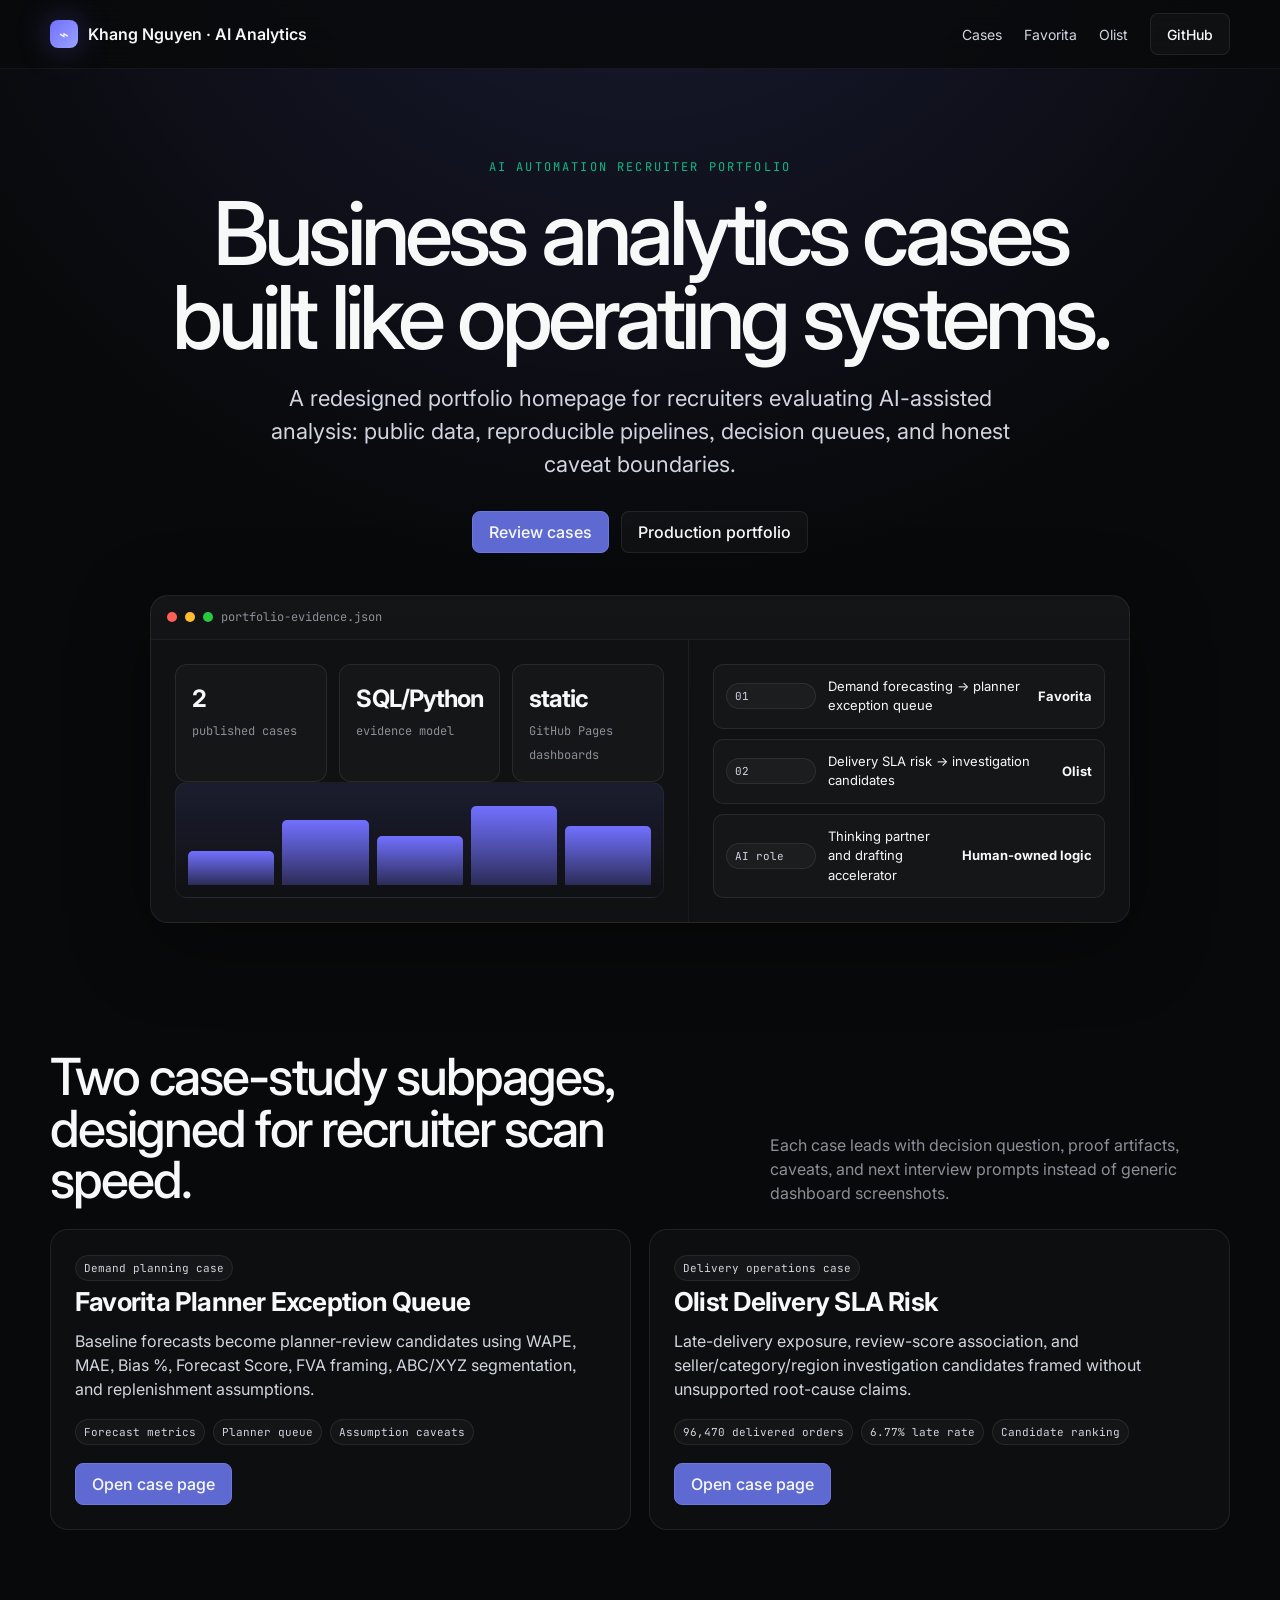
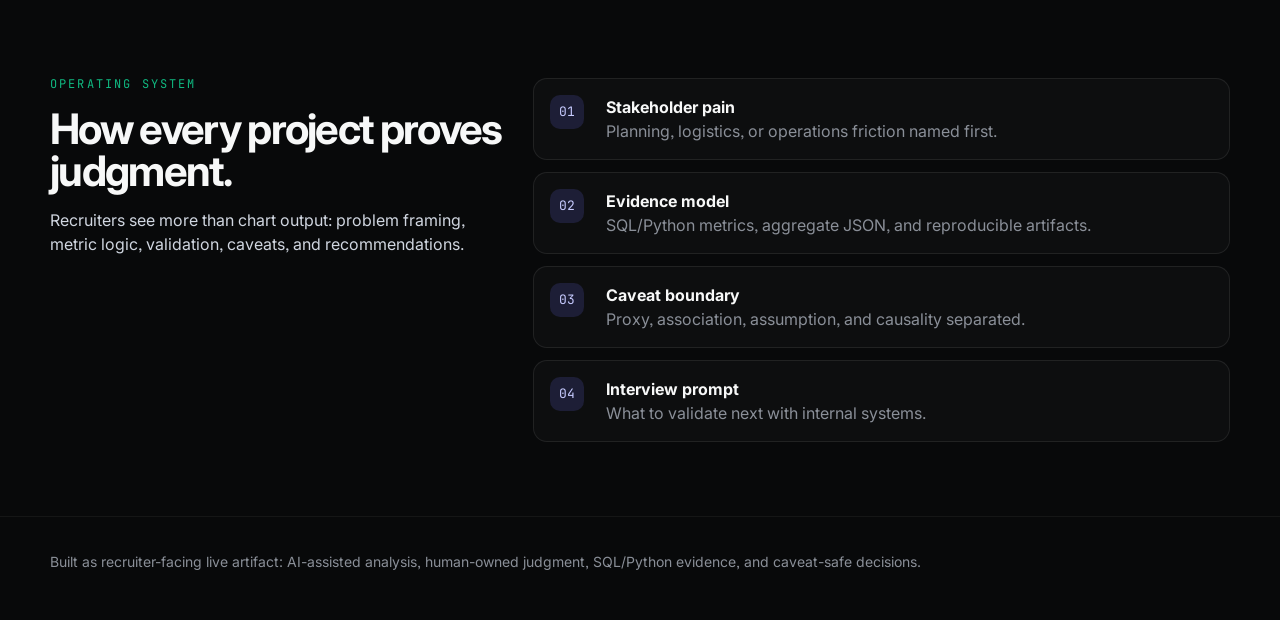
==== commit 9f1a9214: "docs: update portfolio links and preview image" ====
--- a/docs/index.html
+++ b/docs/index.html
@@ -2,7 +2,7 @@
 :root{--bg:#08090a;--panel:#0f1011;--surface:#191a1b;--surface2:#23252a;--fg:#f7f8f8;--muted:#8a8f98;--body:#d0d6e0;--border:rgba(255,255,255,.08);--hair:rgba(255,255,255,.05);--accent:#7170ff;--accent2:#10b981;--warn:#f59e0b;--font:'Inter',-apple-system,BlinkMacSystemFont,'Segoe UI',system-ui,sans-serif;--mono:'JetBrains Mono',ui-monospace,SFMono-Regular,Menlo,monospace}*{box-sizing:border-box}html{scroll-behavior:smooth}body{margin:0;background:radial-gradient(circle at 50% -10%,rgba(113,112,255,.18),transparent 32%),var(--bg);color:var(--fg);font-family:var(--font);font-feature-settings:'cv01','ss03';line-height:1.5}a{color:inherit;text-decoration:none}.wrap{width:min(1180px,calc(100% - 40px));margin:auto}.nav{position:sticky;top:0;z-index:20;background:rgba(8,9,10,.78);backdrop-filter:blur(18px);border-bottom:1px solid var(--hair)}.nav-in{height:68px;display:flex;align-items:center;justify-content:space-between}.brand{display:flex;gap:10px;align-items:center;font-weight:590}.mark{width:28px;height:28px;border-radius:8px;background:linear-gradient(135deg,var(--accent),#9aa2ff);display:grid;place-items:center;box-shadow:0 0 32px rgba(113,112,255,.35)}.links{display:flex;gap:22px;align-items:center;color:var(--body);font-size:14px}.btn{display:inline-flex;align-items:center;justify-content:center;gap:8px;min-height:42px;padding:0 16px;border:1px solid var(--border);border-radius:8px;background:rgba(255,255,255,.03);color:var(--fg);font-weight:510;cursor:pointer}.btn.primary{background:#5e6ad2;border-color:#6e76df}.btn:hover{background:rgba(255,255,255,.07)}.hero{padding:92px 0 54px;text-align:center}.kicker{font:12px/1 var(--mono);letter-spacing:.18em;text-transform:uppercase;color:var(--accent2);margin-bottom:18px}.hero h1{font-size:clamp(46px,7vw,88px);line-height:.96;letter-spacing:-.055em;margin:0 auto 22px;max-width:980px;font-weight:510}.lead{font-size:clamp(18px,2vw,22px);color:var(--body);max-width:760px;margin:0 auto 30px}.cta{display:flex;gap:12px;justify-content:center;flex-wrap:wrap}.console{margin:42px auto 0;max-width:980px;border:1px solid var(--border);border-radius:18px;background:linear-gradient(180deg,rgba(255,255,255,.05),rgba(255,255,255,.02));box-shadow:0 20px 80px rgba(0,0,0,.36);overflow:hidden;text-align:left}.bar{height:44px;border-bottom:1px solid var(--hair);display:flex;align-items:center;gap:8px;padding:0 16px;color:var(--muted);font:12px var(--mono)}.dot{width:10px;height:10px;border-radius:99px;background:#3e3e44}.dot:nth-child(1){background:#ff5f57}.dot:nth-child(2){background:#febc2e}.dot:nth-child(3){background:#28c840}.dash{display:grid;grid-template-columns:1.1fr .9fr;gap:1px;background:var(--hair)}.pane{background:#101113;padding:24px}.metric-grid{display:grid;grid-template-columns:repeat(3,1fr);gap:12px}.metric{border:1px solid var(--border);border-radius:12px;padding:16px;background:rgba(255,255,255,.025)}.metric b{display:block;font-size:24px;letter-spacing:-.04em}.metric span{font:12px var(--mono);color:var(--muted)}.queue{display:grid;gap:10px}.row{display:grid;grid-template-columns:90px 1fr auto;gap:12px;align-items:center;padding:12px;border:1px solid var(--border);border-radius:10px;background:rgba(255,255,255,.025);font-size:13px}.pill{font:11px var(--mono);color:var(--body);border:1px solid var(--border);border-radius:999px;padding:5px 8px;background:rgba(255,255,255,.03)}section{padding:74px 0}.section-head{display:flex;justify-content:space-between;gap:24px;align-items:end;margin-bottom:24px}.section-head h2{font-size:clamp(32px,4vw,52px);line-height:1;letter-spacing:-.04em;margin:0;font-weight:510}.section-head p{color:var(--muted);max-width:460px;margin:0}.cards{display:grid;grid-template-columns:repeat(2,1fr);gap:18px}.card{border:1px solid var(--border);border-radius:18px;background:rgba(255,255,255,.025);padding:24px;position:relative;overflow:hidden}.card h3{font-size:26px;line-height:1.1;letter-spacing:-.03em;margin:10px 0 12px}.card p{color:var(--body);margin:0 0 18px}.proof{display:flex;gap:8px;flex-wrap:wrap;margin:18px 0}.mini-chart{height:116px;border:1px solid var(--hair);border-radius:12px;background:linear-gradient(180deg,rgba(113,112,255,.12),transparent);display:flex;align-items:end;gap:8px;padding:12px}.barv{flex:1;background:linear-gradient(180deg,var(--accent),rgba(113,112,255,.28));border-radius:5px 5px 0 0;min-height:18px}.split{display:grid;grid-template-columns:.8fr 1.2fr;gap:18px}.steps{display:grid;gap:12px}.step{display:grid;grid-template-columns:42px 1fr;gap:14px;padding:16px;border:1px solid var(--border);border-radius:14px;background:rgba(255,255,255,.025)}.num{width:34px;height:34px;border-radius:10px;background:rgba(113,112,255,.16);display:grid;place-items:center;font:13px var(--mono);color:#c7cbff}.footer{border-top:1px solid var(--hair);padding:34px 0 48px;color:var(--muted);font-size:14px}.page-hero{text-align:left}.page-hero h1{max-width:920px;margin-left:0}.detail-grid{display:grid;grid-template-columns:1fr 1fr;gap:18px}.evidence-list{margin:0;padding:0;list-style:none;display:grid;gap:12px}.evidence-list li{padding:14px;border:1px solid var(--border);border-radius:12px;background:rgba(255,255,255,.025);color:var(--body)}.tabbar{display:flex;gap:8px;flex-wrap:wrap;margin-bottom:16px}.tab{border:1px solid var(--border);background:rgba(255,255,255,.03);color:var(--body);border-radius:999px;padding:10px 13px;cursor:pointer}.tab.active{background:#5e6ad2;color:white}.tab-panel{display:none}.tab-panel.active{display:block}.copybox{width:100%;min-height:116px;background:#0b0c0e;color:var(--body);border:1px solid var(--border);border-radius:12px;padding:14px;font:13px/1.55 var(--mono)}@media(max-width:820px){.links{display:none}.dash,.cards,.split,.detail-grid{grid-template-columns:1fr}.section-head{display:block}.metric-grid{grid-template-columns:1fr}.hero{padding-top:64px}.row{grid-template-columns:1fr}.wrap{width:min(100% - 28px,1180px)}}
 </style></head><body><nav class="nav"><div class="wrap nav-in"><a class="brand" href="./"><span class="mark">⌁</span><span>Khang Nguyen · AI Analytics</span></a><div class="links"><a href="#cases">Cases</a><a href="demand-forecasting-replenishment/">Favorita</a><a href="inventory-stockout-overstock-analysis/">Olist</a><a class="btn" href="https://github.com/im-khang/ai-business-data-analysis-portfolio">GitHub</a></div></div></nav>
 <main>
-<section class="hero"><div class="wrap"><div class="kicker">AI automation recruiter portfolio</div><h1>Business analytics cases built like operating systems.</h1><p class="lead">A redesigned portfolio homepage for recruiters evaluating AI-assisted analysis: public data, reproducible pipelines, decision queues, and honest caveat boundaries.</p><div class="cta"><a class="btn primary" href="#cases">Review cases</a><a class="btn" href="https://im-khang.github.io/ai-business-data-analysis-portfolio/">Current GitHub Pages</a></div><div class="console"><div class="bar"><span class="dot"></span><span class="dot"></span><span class="dot"></span><span>portfolio-evidence.json</span></div><div class="dash"><div class="pane"><div class="metric-grid"><div class="metric"><b>2</b><span>published cases</span></div><div class="metric"><b>SQL/Python</b><span>evidence model</span></div><div class="metric"><b>static</b><span>GitHub Pages dashboards</span></div></div><div class="mini-chart" aria-label="portfolio signal chart"><span class="barv" style="height:38%"></span><span class="barv" style="height:72%"></span><span class="barv" style="height:54%"></span><span class="barv" style="height:88%"></span><span class="barv" style="height:66%"></span></div></div><div class="pane queue"><div class="row"><span class="pill">01</span><span>Demand forecasting → planner exception queue</span><b>Favorita</b></div><div class="row"><span class="pill">02</span><span>Delivery SLA risk → investigation candidates</span><b>Olist</b></div><div class="row"><span class="pill">AI role</span><span>Thinking partner and drafting accelerator</span><b>Human-owned logic</b></div></div></div></div></div></section>
+<section class="hero"><div class="wrap"><div class="kicker">AI automation recruiter portfolio</div><h1>Business analytics cases built like operating systems.</h1><p class="lead">A redesigned portfolio homepage for recruiters evaluating AI-assisted analysis: public data, reproducible pipelines, decision queues, and honest caveat boundaries.</p><div class="cta"><a class="btn primary" href="#cases">Review cases</a><a class="btn" href="https://im-khang.com/">Production portfolio</a></div><div class="console"><div class="bar"><span class="dot"></span><span class="dot"></span><span class="dot"></span><span>portfolio-evidence.json</span></div><div class="dash"><div class="pane"><div class="metric-grid"><div class="metric"><b>2</b><span>published cases</span></div><div class="metric"><b>SQL/Python</b><span>evidence model</span></div><div class="metric"><b>static</b><span>GitHub Pages dashboards</span></div></div><div class="mini-chart" aria-label="portfolio signal chart"><span class="barv" style="height:38%"></span><span class="barv" style="height:72%"></span><span class="barv" style="height:54%"></span><span class="barv" style="height:88%"></span><span class="barv" style="height:66%"></span></div></div><div class="pane queue"><div class="row"><span class="pill">01</span><span>Demand forecasting → planner exception queue</span><b>Favorita</b></div><div class="row"><span class="pill">02</span><span>Delivery SLA risk → investigation candidates</span><b>Olist</b></div><div class="row"><span class="pill">AI role</span><span>Thinking partner and drafting accelerator</span><b>Human-owned logic</b></div></div></div></div></div></section>
 <section id="cases"><div class="wrap"><div class="section-head"><h2>Two case-study subpages, designed for recruiter scan speed.</h2><p>Each case leads with decision question, proof artifacts, caveats, and next interview prompts instead of generic dashboard screenshots.</p></div><div class="cards"><article class="card"><span class="pill">Demand planning case</span><h3>Favorita Planner Exception Queue</h3><p>Baseline forecasts become planner-review candidates using WAPE, MAE, Bias %, Forecast Score, FVA framing, ABC/XYZ segmentation, and replenishment assumptions.</p><div class="proof"><span class="pill">Forecast metrics</span><span class="pill">Planner queue</span><span class="pill">Assumption caveats</span></div><a class="btn primary" href="demand-forecasting-replenishment/">Open case page</a></article><article class="card"><span class="pill">Delivery operations case</span><h3>Olist Delivery SLA Risk</h3><p>Late-delivery exposure, review-score association, and seller/category/region investigation candidates framed without unsupported root-cause claims.</p><div class="proof"><span class="pill">96,470 delivered orders</span><span class="pill">6.77% late rate</span><span class="pill">Candidate ranking</span></div><a class="btn primary" href="inventory-stockout-overstock-analysis/">Open case page</a></article></div></div></section>
 <section><div class="wrap split"><div><div class="kicker">Operating system</div><h2 style="font-size:42px;line-height:1;letter-spacing:-.04em;margin:0 0 16px">How every project proves judgment.</h2><p style="color:var(--body)">Recruiters see more than chart output: problem framing, metric logic, validation, caveats, and recommendations.</p></div><div class="steps"><div class="step"><span class="num">01</span><div><b>Stakeholder pain</b><br><span style="color:var(--muted)">Planning, logistics, or operations friction named first.</span></div></div><div class="step"><span class="num">02</span><div><b>Evidence model</b><br><span style="color:var(--muted)">SQL/Python metrics, aggregate JSON, and reproducible artifacts.</span></div></div><div class="step"><span class="num">03</span><div><b>Caveat boundary</b><br><span style="color:var(--muted)">Proxy, association, assumption, and causality separated.</span></div></div><div class="step"><span class="num">04</span><div><b>Interview prompt</b><br><span style="color:var(--muted)">What to validate next with internal systems.</span></div></div></div></div></section>
 </main><footer class="footer"><div class="wrap">Built as recruiter-facing live artifact: AI-assisted analysis, human-owned judgment, SQL/Python evidence, and caveat-safe decisions.</div></footer><script>document.querySelectorAll('[data-tabs]').forEach(function(scope){const tabs=scope.querySelectorAll('.tab');const panels=scope.querySelectorAll('.tab-panel');tabs.forEach(tab=>tab.addEventListener('click',()=>{tabs.forEach(t=>t.classList.remove('active'));panels.forEach(p=>p.classList.remove('active'));tab.classList.add('active');scope.querySelector('#'+tab.dataset.target).classList.add('active')}))});document.querySelectorAll('[data-copy]').forEach(btn=>btn.addEventListener('click',()=>{const el=document.querySelector(btn.dataset.copy);navigator.clipboard&&navigator.clipboard.writeText(el.value);btn.textContent='Copied';setTimeout(()=>btn.textContent='Copy reviewer prompt',1200)}));</script></body></html>
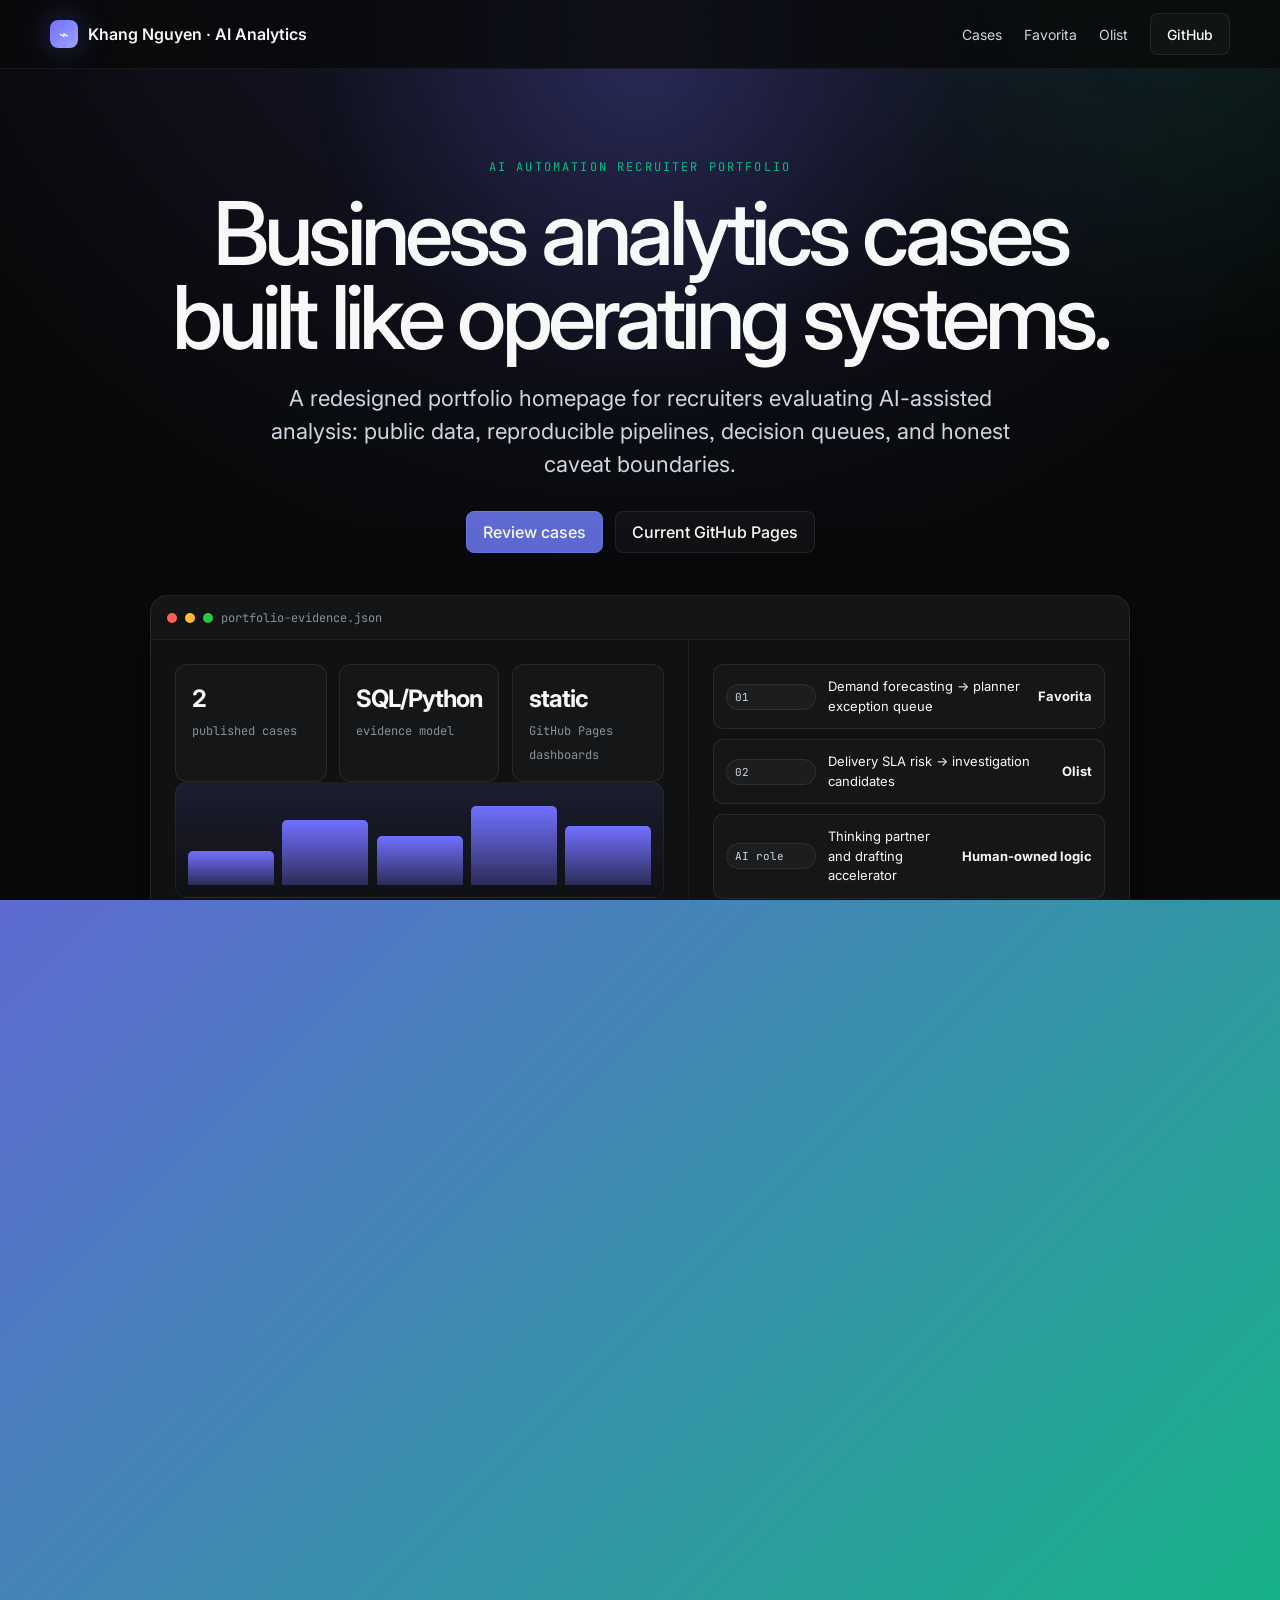
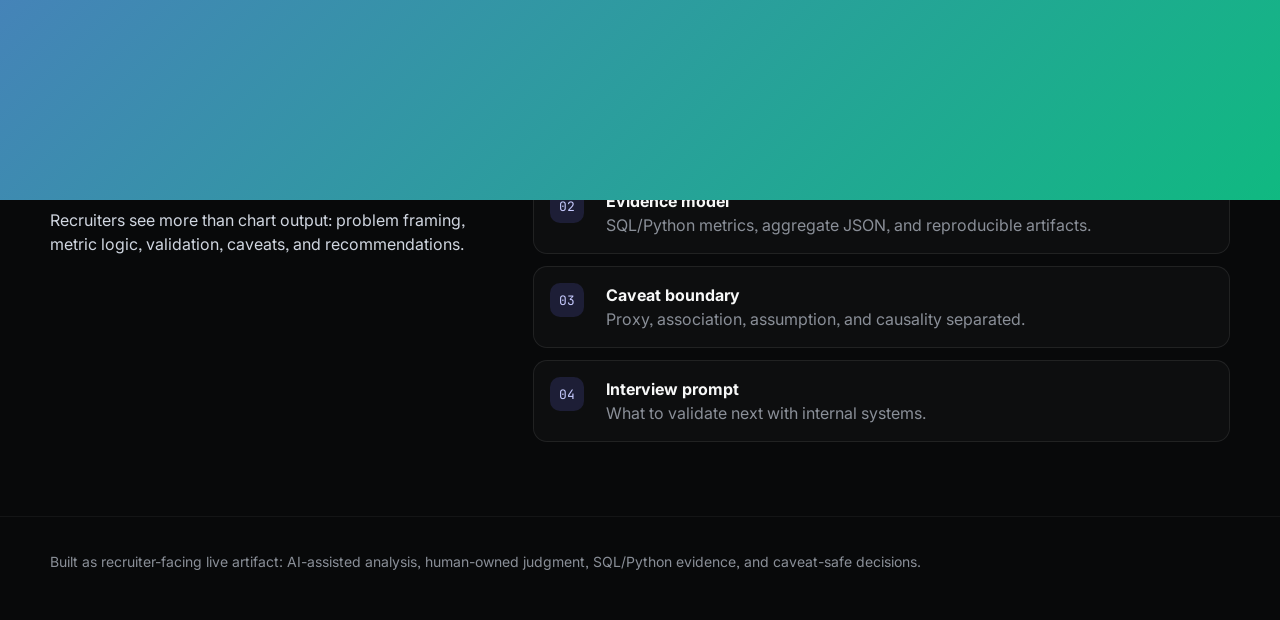
==== commit 1abde596: "docs: publish latest Open Design portfolio" ====
--- a/docs/index.html
+++ b/docs/index.html
@@ -1,8 +1,12 @@
 <!doctype html><html lang="en"><head><meta charset="utf-8"><meta name="viewport" content="width=device-width,initial-scale=1"><link href="https://fonts.googleapis.com/css2?family=Inter:wght@300;400;500;600&family=JetBrains+Mono:wght@400;500&display=swap" rel="stylesheet"><title>AI Automation Analytics Portfolio</title><style>
 :root{--bg:#08090a;--panel:#0f1011;--surface:#191a1b;--surface2:#23252a;--fg:#f7f8f8;--muted:#8a8f98;--body:#d0d6e0;--border:rgba(255,255,255,.08);--hair:rgba(255,255,255,.05);--accent:#7170ff;--accent2:#10b981;--warn:#f59e0b;--font:'Inter',-apple-system,BlinkMacSystemFont,'Segoe UI',system-ui,sans-serif;--mono:'JetBrains Mono',ui-monospace,SFMono-Regular,Menlo,monospace}*{box-sizing:border-box}html{scroll-behavior:smooth}body{margin:0;background:radial-gradient(circle at 50% -10%,rgba(113,112,255,.18),transparent 32%),var(--bg);color:var(--fg);font-family:var(--font);font-feature-settings:'cv01','ss03';line-height:1.5}a{color:inherit;text-decoration:none}.wrap{width:min(1180px,calc(100% - 40px));margin:auto}.nav{position:sticky;top:0;z-index:20;background:rgba(8,9,10,.78);backdrop-filter:blur(18px);border-bottom:1px solid var(--hair)}.nav-in{height:68px;display:flex;align-items:center;justify-content:space-between}.brand{display:flex;gap:10px;align-items:center;font-weight:590}.mark{width:28px;height:28px;border-radius:8px;background:linear-gradient(135deg,var(--accent),#9aa2ff);display:grid;place-items:center;box-shadow:0 0 32px rgba(113,112,255,.35)}.links{display:flex;gap:22px;align-items:center;color:var(--body);font-size:14px}.btn{display:inline-flex;align-items:center;justify-content:center;gap:8px;min-height:42px;padding:0 16px;border:1px solid var(--border);border-radius:8px;background:rgba(255,255,255,.03);color:var(--fg);font-weight:510;cursor:pointer}.btn.primary{background:#5e6ad2;border-color:#6e76df}.btn:hover{background:rgba(255,255,255,.07)}.hero{padding:92px 0 54px;text-align:center}.kicker{font:12px/1 var(--mono);letter-spacing:.18em;text-transform:uppercase;color:var(--accent2);margin-bottom:18px}.hero h1{font-size:clamp(46px,7vw,88px);line-height:.96;letter-spacing:-.055em;margin:0 auto 22px;max-width:980px;font-weight:510}.lead{font-size:clamp(18px,2vw,22px);color:var(--body);max-width:760px;margin:0 auto 30px}.cta{display:flex;gap:12px;justify-content:center;flex-wrap:wrap}.console{margin:42px auto 0;max-width:980px;border:1px solid var(--border);border-radius:18px;background:linear-gradient(180deg,rgba(255,255,255,.05),rgba(255,255,255,.02));box-shadow:0 20px 80px rgba(0,0,0,.36);overflow:hidden;text-align:left}.bar{height:44px;border-bottom:1px solid var(--hair);display:flex;align-items:center;gap:8px;padding:0 16px;color:var(--muted);font:12px var(--mono)}.dot{width:10px;height:10px;border-radius:99px;background:#3e3e44}.dot:nth-child(1){background:#ff5f57}.dot:nth-child(2){background:#febc2e}.dot:nth-child(3){background:#28c840}.dash{display:grid;grid-template-columns:1.1fr .9fr;gap:1px;background:var(--hair)}.pane{background:#101113;padding:24px}.metric-grid{display:grid;grid-template-columns:repeat(3,1fr);gap:12px}.metric{border:1px solid var(--border);border-radius:12px;padding:16px;background:rgba(255,255,255,.025)}.metric b{display:block;font-size:24px;letter-spacing:-.04em}.metric span{font:12px var(--mono);color:var(--muted)}.queue{display:grid;gap:10px}.row{display:grid;grid-template-columns:90px 1fr auto;gap:12px;align-items:center;padding:12px;border:1px solid var(--border);border-radius:10px;background:rgba(255,255,255,.025);font-size:13px}.pill{font:11px var(--mono);color:var(--body);border:1px solid var(--border);border-radius:999px;padding:5px 8px;background:rgba(255,255,255,.03)}section{padding:74px 0}.section-head{display:flex;justify-content:space-between;gap:24px;align-items:end;margin-bottom:24px}.section-head h2{font-size:clamp(32px,4vw,52px);line-height:1;letter-spacing:-.04em;margin:0;font-weight:510}.section-head p{color:var(--muted);max-width:460px;margin:0}.cards{display:grid;grid-template-columns:repeat(2,1fr);gap:18px}.card{border:1px solid var(--border);border-radius:18px;background:rgba(255,255,255,.025);padding:24px;position:relative;overflow:hidden}.card h3{font-size:26px;line-height:1.1;letter-spacing:-.03em;margin:10px 0 12px}.card p{color:var(--body);margin:0 0 18px}.proof{display:flex;gap:8px;flex-wrap:wrap;margin:18px 0}.mini-chart{height:116px;border:1px solid var(--hair);border-radius:12px;background:linear-gradient(180deg,rgba(113,112,255,.12),transparent);display:flex;align-items:end;gap:8px;padding:12px}.barv{flex:1;background:linear-gradient(180deg,var(--accent),rgba(113,112,255,.28));border-radius:5px 5px 0 0;min-height:18px}.split{display:grid;grid-template-columns:.8fr 1.2fr;gap:18px}.steps{display:grid;gap:12px}.step{display:grid;grid-template-columns:42px 1fr;gap:14px;padding:16px;border:1px solid var(--border);border-radius:14px;background:rgba(255,255,255,.025)}.num{width:34px;height:34px;border-radius:10px;background:rgba(113,112,255,.16);display:grid;place-items:center;font:13px var(--mono);color:#c7cbff}.footer{border-top:1px solid var(--hair);padding:34px 0 48px;color:var(--muted);font-size:14px}.page-hero{text-align:left}.page-hero h1{max-width:920px;margin-left:0}.detail-grid{display:grid;grid-template-columns:1fr 1fr;gap:18px}.evidence-list{margin:0;padding:0;list-style:none;display:grid;gap:12px}.evidence-list li{padding:14px;border:1px solid var(--border);border-radius:12px;background:rgba(255,255,255,.025);color:var(--body)}.tabbar{display:flex;gap:8px;flex-wrap:wrap;margin-bottom:16px}.tab{border:1px solid var(--border);background:rgba(255,255,255,.03);color:var(--body);border-radius:999px;padding:10px 13px;cursor:pointer}.tab.active{background:#5e6ad2;color:white}.tab-panel{display:none}.tab-panel.active{display:block}.copybox{width:100%;min-height:116px;background:#0b0c0e;color:var(--body);border:1px solid var(--border);border-radius:12px;padding:14px;font:13px/1.55 var(--mono)}@media(max-width:820px){.links{display:none}.dash,.cards,.split,.detail-grid{grid-template-columns:1fr}.section-head{display:block}.metric-grid{grid-template-columns:1fr}.hero{padding-top:64px}.row{grid-template-columns:1fr}.wrap{width:min(100% - 28px,1180px)}}
+
+/* Motion upgrade */
+body::before{content:"";position:fixed;inset:-20%;pointer-events:none;z-index:-1;background:radial-gradient(circle at var(--mx,50%) var(--my,20%),rgba(113,112,255,.22),transparent 24%),radial-gradient(circle at 82% 12%,rgba(16,185,129,.12),transparent 22%);filter:blur(8px);transition:opacity .4s}body.is-loading main{opacity:0;transform:translateY(18px) scale(.985);filter:blur(10px)}main{opacity:1;transform:none;filter:none;transition:opacity .75s cubic-bezier(.2,.8,.2,1),transform .75s cubic-bezier(.2,.8,.2,1),filter .75s cubic-bezier(.2,.8,.2,1)}.hero h1,.lead,.cta,.console,.card,.step,.pane,.metric,.evidence-list li{will-change:transform,opacity}.reveal{opacity:0;transform:translateY(34px) scale(.98);filter:blur(8px)}.reveal.in{opacity:1;transform:none;filter:none;transition:opacity .8s cubic-bezier(.2,.8,.2,1),transform .8s cubic-bezier(.2,.8,.2,1),filter .8s cubic-bezier(.2,.8,.2,1);transition-delay:calc(var(--stagger,0)*70ms)}.card,.pane,.step,.metric{transition:transform .35s cubic-bezier(.2,.8,.2,1),border-color .35s,background .35s,box-shadow .35s}.card:hover,.pane:hover,.step:hover,.metric:hover{transform:translateY(-6px);border-color:rgba(113,112,255,.34);box-shadow:0 24px 80px rgba(0,0,0,.28),0 0 0 1px rgba(113,112,255,.08)}.card.tilt{transform:perspective(900px) rotateX(var(--rx,0deg)) rotateY(var(--ry,0deg)) translateY(-4px)}.btn{transition:transform .22s cubic-bezier(.2,.8,.2,1),background .22s,border-color .22s,box-shadow .22s}.btn:hover{transform:translateY(-2px);box-shadow:0 12px 34px rgba(113,112,255,.18)}.btn.primary:hover{box-shadow:0 18px 46px rgba(94,106,210,.32)}.barv{transform-origin:bottom;animation:barRise .9s cubic-bezier(.2,.8,.2,1) both;animation-delay:calc(var(--i,0)*90ms)}.barv:nth-child(1){--i:1}.barv:nth-child(2){--i:2}.barv:nth-child(3){--i:3}.barv:nth-child(4){--i:4}.barv:nth-child(5){--i:5}@keyframes barRise{from{transform:scaleY(.08);opacity:.35}to{transform:scaleY(1);opacity:1}}.row{transition:transform .28s,background .28s,border-color .28s}.row:hover{transform:translateX(8px);background:rgba(113,112,255,.08);border-color:rgba(113,112,255,.22)}.tab{transition:transform .2s,background .25s,color .25s}.tab:hover{transform:translateY(-2px)}.tab-panel{animation:panelIn .34s cubic-bezier(.2,.8,.2,1)}@keyframes panelIn{from{opacity:0;transform:translateY(10px);filter:blur(4px)}to{opacity:1;transform:none;filter:none}}.route-wipe{position:fixed;inset:0;z-index:999;background:linear-gradient(135deg,#5e6ad2,#10b981);transform:translateY(100%);pointer-events:none}.route-wipe.go{animation:wipe .62s cubic-bezier(.76,0,.24,1) forwards}@keyframes wipe{0%{transform:translateY(100%)}50%{transform:translateY(0)}100%{transform:translateY(-100%)}}@media(prefers-reduced-motion:reduce){*,*::before,*::after{animation:none!important;transition:none!important;scroll-behavior:auto!important}.reveal{opacity:1;transform:none;filter:none}}
+
 </style></head><body><nav class="nav"><div class="wrap nav-in"><a class="brand" href="./"><span class="mark">⌁</span><span>Khang Nguyen · AI Analytics</span></a><div class="links"><a href="#cases">Cases</a><a href="demand-forecasting-replenishment/">Favorita</a><a href="inventory-stockout-overstock-analysis/">Olist</a><a class="btn" href="https://github.com/im-khang/ai-business-data-analysis-portfolio">GitHub</a></div></div></nav>
 <main>
-<section class="hero"><div class="wrap"><div class="kicker">AI automation recruiter portfolio</div><h1>Business analytics cases built like operating systems.</h1><p class="lead">A redesigned portfolio homepage for recruiters evaluating AI-assisted analysis: public data, reproducible pipelines, decision queues, and honest caveat boundaries.</p><div class="cta"><a class="btn primary" href="#cases">Review cases</a><a class="btn" href="https://im-khang.com/">Production portfolio</a></div><div class="console"><div class="bar"><span class="dot"></span><span class="dot"></span><span class="dot"></span><span>portfolio-evidence.json</span></div><div class="dash"><div class="pane"><div class="metric-grid"><div class="metric"><b>2</b><span>published cases</span></div><div class="metric"><b>SQL/Python</b><span>evidence model</span></div><div class="metric"><b>static</b><span>GitHub Pages dashboards</span></div></div><div class="mini-chart" aria-label="portfolio signal chart"><span class="barv" style="height:38%"></span><span class="barv" style="height:72%"></span><span class="barv" style="height:54%"></span><span class="barv" style="height:88%"></span><span class="barv" style="height:66%"></span></div></div><div class="pane queue"><div class="row"><span class="pill">01</span><span>Demand forecasting → planner exception queue</span><b>Favorita</b></div><div class="row"><span class="pill">02</span><span>Delivery SLA risk → investigation candidates</span><b>Olist</b></div><div class="row"><span class="pill">AI role</span><span>Thinking partner and drafting accelerator</span><b>Human-owned logic</b></div></div></div></div></div></section>
+<section class="hero"><div class="wrap"><div class="kicker">AI automation recruiter portfolio</div><h1>Business analytics cases built like operating systems.</h1><p class="lead">A redesigned portfolio homepage for recruiters evaluating AI-assisted analysis: public data, reproducible pipelines, decision queues, and honest caveat boundaries.</p><div class="cta"><a class="btn primary" href="#cases">Review cases</a><a class="btn" href="./">Current GitHub Pages</a></div><div class="console"><div class="bar"><span class="dot"></span><span class="dot"></span><span class="dot"></span><span>portfolio-evidence.json</span></div><div class="dash"><div class="pane"><div class="metric-grid"><div class="metric"><b>2</b><span>published cases</span></div><div class="metric"><b>SQL/Python</b><span>evidence model</span></div><div class="metric"><b>static</b><span>GitHub Pages dashboards</span></div></div><div class="mini-chart" aria-label="portfolio signal chart"><span class="barv" style="height:38%"></span><span class="barv" style="height:72%"></span><span class="barv" style="height:54%"></span><span class="barv" style="height:88%"></span><span class="barv" style="height:66%"></span></div></div><div class="pane queue"><div class="row"><span class="pill">01</span><span>Demand forecasting → planner exception queue</span><b>Favorita</b></div><div class="row"><span class="pill">02</span><span>Delivery SLA risk → investigation candidates</span><b>Olist</b></div><div class="row"><span class="pill">AI role</span><span>Thinking partner and drafting accelerator</span><b>Human-owned logic</b></div></div></div></div></div></section>
 <section id="cases"><div class="wrap"><div class="section-head"><h2>Two case-study subpages, designed for recruiter scan speed.</h2><p>Each case leads with decision question, proof artifacts, caveats, and next interview prompts instead of generic dashboard screenshots.</p></div><div class="cards"><article class="card"><span class="pill">Demand planning case</span><h3>Favorita Planner Exception Queue</h3><p>Baseline forecasts become planner-review candidates using WAPE, MAE, Bias %, Forecast Score, FVA framing, ABC/XYZ segmentation, and replenishment assumptions.</p><div class="proof"><span class="pill">Forecast metrics</span><span class="pill">Planner queue</span><span class="pill">Assumption caveats</span></div><a class="btn primary" href="demand-forecasting-replenishment/">Open case page</a></article><article class="card"><span class="pill">Delivery operations case</span><h3>Olist Delivery SLA Risk</h3><p>Late-delivery exposure, review-score association, and seller/category/region investigation candidates framed without unsupported root-cause claims.</p><div class="proof"><span class="pill">96,470 delivered orders</span><span class="pill">6.77% late rate</span><span class="pill">Candidate ranking</span></div><a class="btn primary" href="inventory-stockout-overstock-analysis/">Open case page</a></article></div></div></section>
 <section><div class="wrap split"><div><div class="kicker">Operating system</div><h2 style="font-size:42px;line-height:1;letter-spacing:-.04em;margin:0 0 16px">How every project proves judgment.</h2><p style="color:var(--body)">Recruiters see more than chart output: problem framing, metric logic, validation, caveats, and recommendations.</p></div><div class="steps"><div class="step"><span class="num">01</span><div><b>Stakeholder pain</b><br><span style="color:var(--muted)">Planning, logistics, or operations friction named first.</span></div></div><div class="step"><span class="num">02</span><div><b>Evidence model</b><br><span style="color:var(--muted)">SQL/Python metrics, aggregate JSON, and reproducible artifacts.</span></div></div><div class="step"><span class="num">03</span><div><b>Caveat boundary</b><br><span style="color:var(--muted)">Proxy, association, assumption, and causality separated.</span></div></div><div class="step"><span class="num">04</span><div><b>Interview prompt</b><br><span style="color:var(--muted)">What to validate next with internal systems.</span></div></div></div></div></section>
-</main><footer class="footer"><div class="wrap">Built as recruiter-facing live artifact: AI-assisted analysis, human-owned judgment, SQL/Python evidence, and caveat-safe decisions.</div></footer><script>document.querySelectorAll('[data-tabs]').forEach(function(scope){const tabs=scope.querySelectorAll('.tab');const panels=scope.querySelectorAll('.tab-panel');tabs.forEach(tab=>tab.addEventListener('click',()=>{tabs.forEach(t=>t.classList.remove('active'));panels.forEach(p=>p.classList.remove('active'));tab.classList.add('active');scope.querySelector('#'+tab.dataset.target).classList.add('active')}))});document.querySelectorAll('[data-copy]').forEach(btn=>btn.addEventListener('click',()=>{const el=document.querySelector(btn.dataset.copy);navigator.clipboard&&navigator.clipboard.writeText(el.value);btn.textContent='Copied';setTimeout(()=>btn.textContent='Copy reviewer prompt',1200)}));</script></body></html>+</main><footer class="footer"><div class="wrap">Built as recruiter-facing live artifact: AI-assisted analysis, human-owned judgment, SQL/Python evidence, and caveat-safe decisions.</div></footer><script>document.body.classList.add('is-loading');requestAnimationFrame(()=>setTimeout(()=>document.body.classList.remove('is-loading'),80));const wipe=document.createElement('div');wipe.className='route-wipe';document.body.appendChild(wipe);document.addEventListener('pointermove',e=>{document.body.style.setProperty('--mx',e.clientX+'px');document.body.style.setProperty('--my',e.clientY+'px')},{passive:true});const revealEls=[...document.querySelectorAll('.hero h1,.lead,.cta,.console,.card,.step,.pane,.metric,.evidence-list li')];revealEls.forEach((el,i)=>{el.classList.add('reveal');el.style.setProperty('--stagger',Math.min(i%6,5))});const io=new IntersectionObserver(entries=>entries.forEach(entry=>{if(entry.isIntersecting){entry.target.classList.add('in');io.unobserve(entry.target)}}),{threshold:.14,rootMargin:'0px 0px -8% 0px'});revealEls.forEach(el=>io.observe(el));document.querySelectorAll('.card').forEach(card=>{card.addEventListener('pointermove',e=>{const r=card.getBoundingClientRect();const x=(e.clientX-r.left)/r.width-.5;const y=(e.clientY-r.top)/r.height-.5;card.classList.add('tilt');card.style.setProperty('--ry',(x*5).toFixed(2)+'deg');card.style.setProperty('--rx',(-y*5).toFixed(2)+'deg')});card.addEventListener('pointerleave',()=>{card.classList.remove('tilt');card.style.removeProperty('--rx');card.style.removeProperty('--ry')})});document.querySelectorAll('a[href$=".html"]').forEach(a=>a.addEventListener('click',e=>{if(e.metaKey||e.ctrlKey||e.shiftKey||e.altKey)return;const href=a.getAttribute('href');if(!href||href.startsWith('#'))return;e.preventDefault();wipe.classList.add('go');setTimeout(()=>location.href=href,360)}));document.querySelectorAll('[data-tabs]').forEach(function(scope){const tabs=scope.querySelectorAll('.tab');const panels=scope.querySelectorAll('.tab-panel');tabs.forEach(tab=>tab.addEventListener('click',()=>{tabs.forEach(t=>t.classList.remove('active'));panels.forEach(p=>p.classList.remove('active'));tab.classList.add('active');const panel=scope.querySelector('#'+tab.dataset.target);if(panel)panel.classList.add('active')}))});document.querySelectorAll('[data-copy]').forEach(btn=>btn.addEventListener('click',()=>{const el=document.querySelector(btn.dataset.copy);navigator.clipboard&&el&&navigator.clipboard.writeText(el.value);btn.textContent='Copied';btn.animate([{transform:'scale(1)'},{transform:'scale(1.06)'},{transform:'scale(1)'}],{duration:260,easing:'cubic-bezier(.2,.8,.2,1)'});setTimeout(()=>btn.textContent='Copy reviewer prompt',1200)}));</script></body></html>
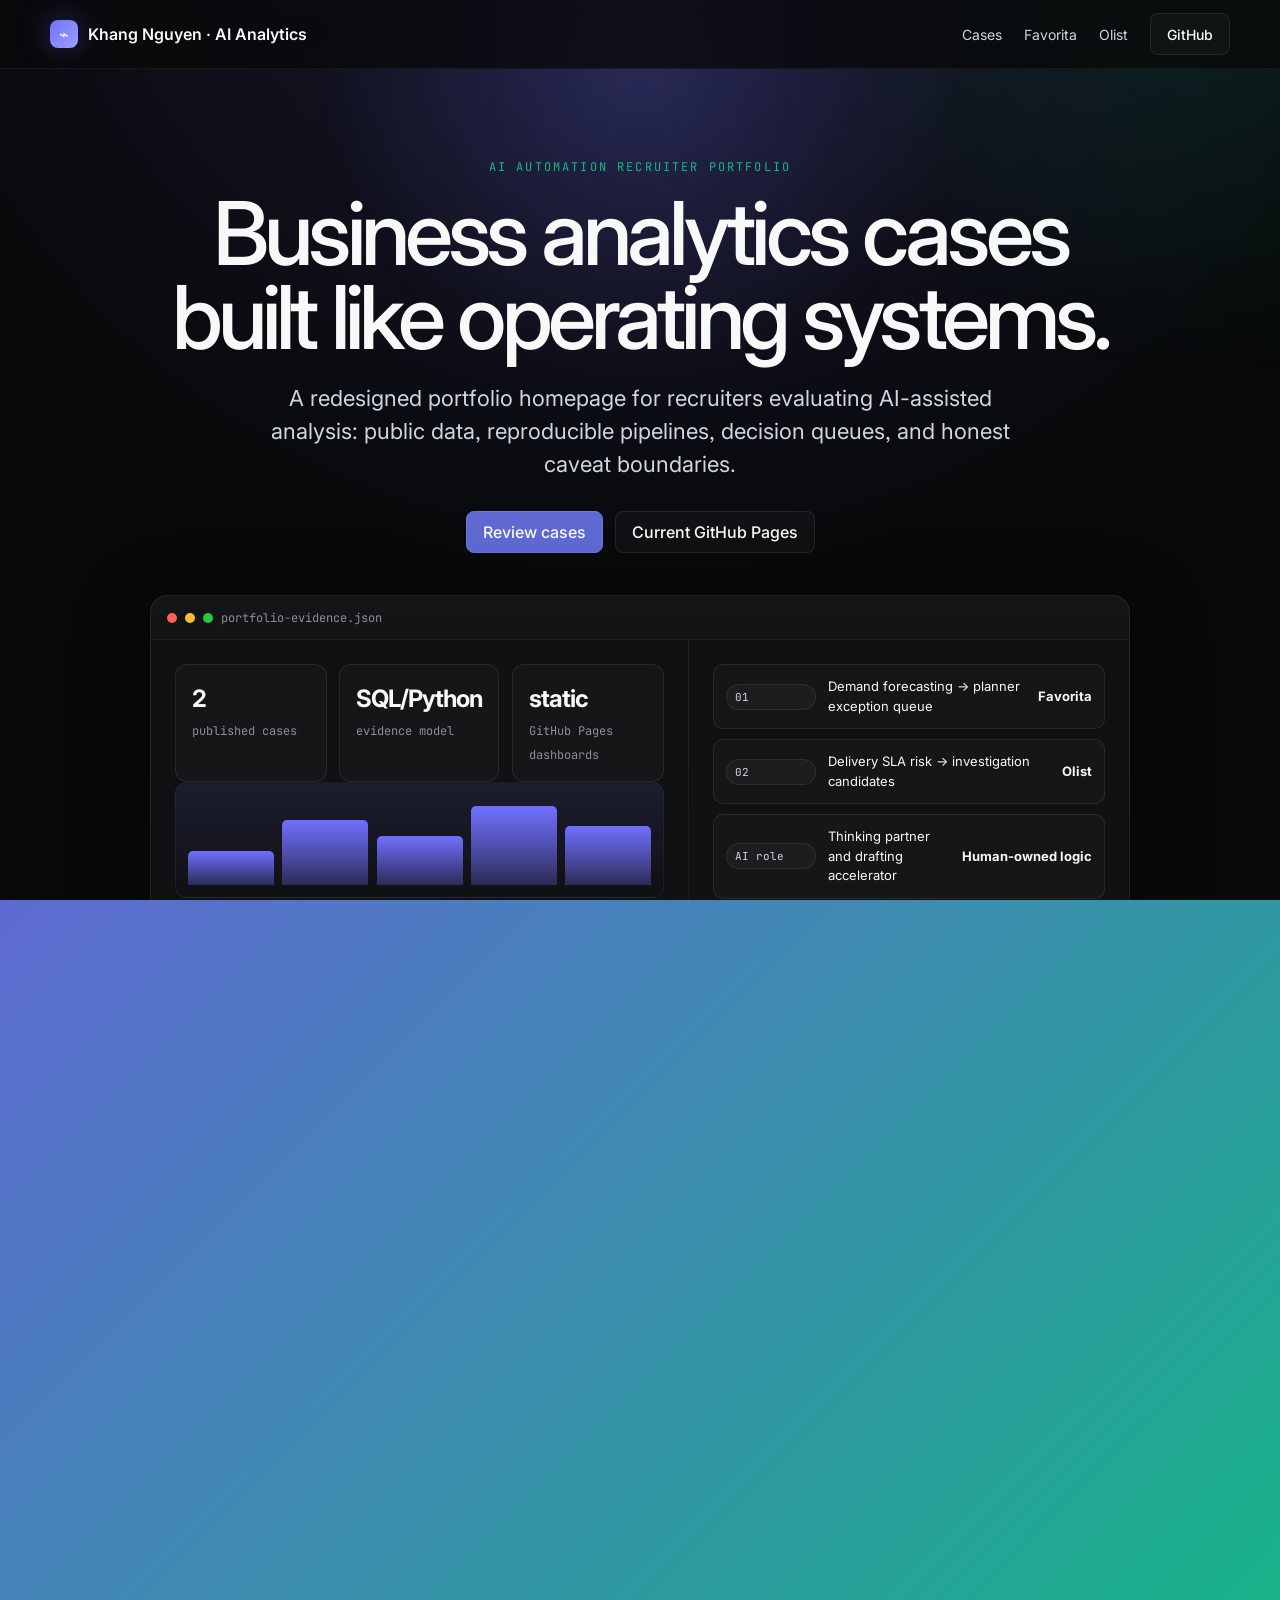
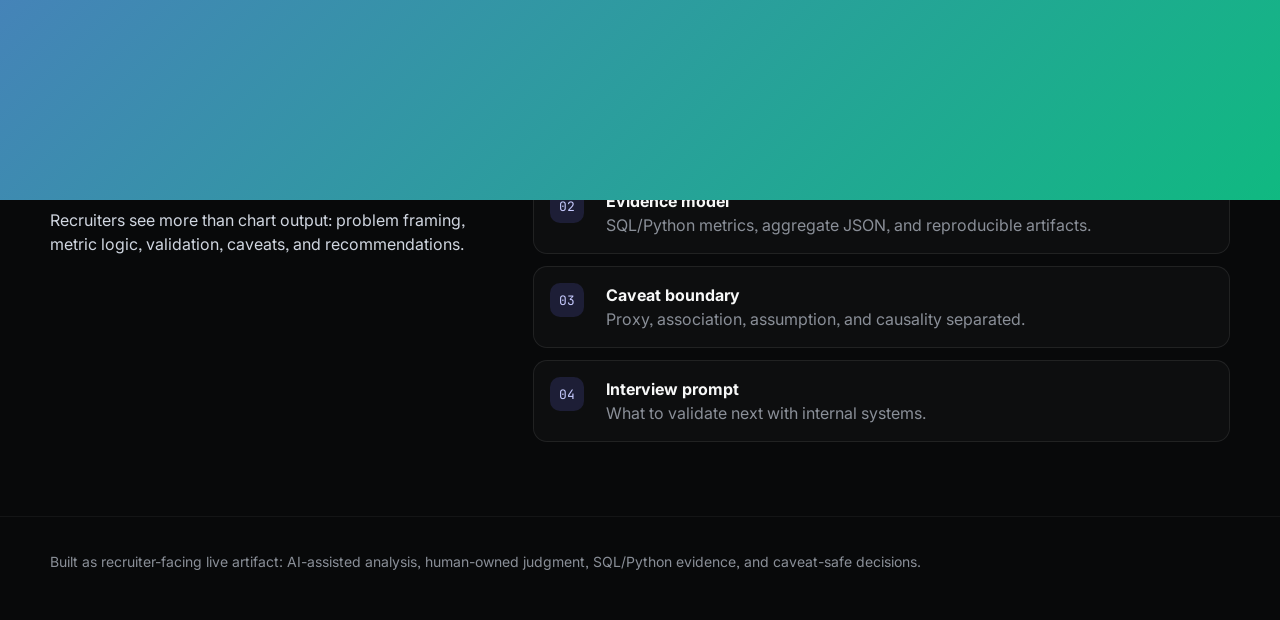
==== commit b20fa37d: "docs: clarify analytics proof repo role" ====
--- a/docs/index.html
+++ b/docs/index.html
@@ -4,7 +4,7 @@
 /* Motion upgrade */
 body::before{content:"";position:fixed;inset:-20%;pointer-events:none;z-index:-1;background:radial-gradient(circle at var(--mx,50%) var(--my,20%),rgba(113,112,255,.22),transparent 24%),radial-gradient(circle at 82% 12%,rgba(16,185,129,.12),transparent 22%);filter:blur(8px);transition:opacity .4s}body.is-loading main{opacity:0;transform:translateY(18px) scale(.985);filter:blur(10px)}main{opacity:1;transform:none;filter:none;transition:opacity .75s cubic-bezier(.2,.8,.2,1),transform .75s cubic-bezier(.2,.8,.2,1),filter .75s cubic-bezier(.2,.8,.2,1)}.hero h1,.lead,.cta,.console,.card,.step,.pane,.metric,.evidence-list li{will-change:transform,opacity}.reveal{opacity:0;transform:translateY(34px) scale(.98);filter:blur(8px)}.reveal.in{opacity:1;transform:none;filter:none;transition:opacity .8s cubic-bezier(.2,.8,.2,1),transform .8s cubic-bezier(.2,.8,.2,1),filter .8s cubic-bezier(.2,.8,.2,1);transition-delay:calc(var(--stagger,0)*70ms)}.card,.pane,.step,.metric{transition:transform .35s cubic-bezier(.2,.8,.2,1),border-color .35s,background .35s,box-shadow .35s}.card:hover,.pane:hover,.step:hover,.metric:hover{transform:translateY(-6px);border-color:rgba(113,112,255,.34);box-shadow:0 24px 80px rgba(0,0,0,.28),0 0 0 1px rgba(113,112,255,.08)}.card.tilt{transform:perspective(900px) rotateX(var(--rx,0deg)) rotateY(var(--ry,0deg)) translateY(-4px)}.btn{transition:transform .22s cubic-bezier(.2,.8,.2,1),background .22s,border-color .22s,box-shadow .22s}.btn:hover{transform:translateY(-2px);box-shadow:0 12px 34px rgba(113,112,255,.18)}.btn.primary:hover{box-shadow:0 18px 46px rgba(94,106,210,.32)}.barv{transform-origin:bottom;animation:barRise .9s cubic-bezier(.2,.8,.2,1) both;animation-delay:calc(var(--i,0)*90ms)}.barv:nth-child(1){--i:1}.barv:nth-child(2){--i:2}.barv:nth-child(3){--i:3}.barv:nth-child(4){--i:4}.barv:nth-child(5){--i:5}@keyframes barRise{from{transform:scaleY(.08);opacity:.35}to{transform:scaleY(1);opacity:1}}.row{transition:transform .28s,background .28s,border-color .28s}.row:hover{transform:translateX(8px);background:rgba(113,112,255,.08);border-color:rgba(113,112,255,.22)}.tab{transition:transform .2s,background .25s,color .25s}.tab:hover{transform:translateY(-2px)}.tab-panel{animation:panelIn .34s cubic-bezier(.2,.8,.2,1)}@keyframes panelIn{from{opacity:0;transform:translateY(10px);filter:blur(4px)}to{opacity:1;transform:none;filter:none}}.route-wipe{position:fixed;inset:0;z-index:999;background:linear-gradient(135deg,#5e6ad2,#10b981);transform:translateY(100%);pointer-events:none}.route-wipe.go{animation:wipe .62s cubic-bezier(.76,0,.24,1) forwards}@keyframes wipe{0%{transform:translateY(100%)}50%{transform:translateY(0)}100%{transform:translateY(-100%)}}@media(prefers-reduced-motion:reduce){*,*::before,*::after{animation:none!important;transition:none!important;scroll-behavior:auto!important}.reveal{opacity:1;transform:none;filter:none}}
 
-</style></head><body><nav class="nav"><div class="wrap nav-in"><a class="brand" href="./"><span class="mark">⌁</span><span>Khang Nguyen · AI Analytics</span></a><div class="links"><a href="#cases">Cases</a><a href="demand-forecasting-replenishment/">Favorita</a><a href="inventory-stockout-overstock-analysis/">Olist</a><a class="btn" href="https://github.com/im-khang/ai-business-data-analysis-portfolio">GitHub</a></div></div></nav>
+</style></head><body><nav class="nav"><div class="wrap nav-in"><a class="brand" href="./"><span class="mark">⌁</span><span>Khang Nguyen · AI Analytics</span></a><div class="links"><a href="#cases">Cases</a><a href="demand-forecasting-replenishment/">Favorita</a><a href="inventory-stockout-overstock-analysis/">Olist</a><a class="btn" href="https://github.com/im-khang/data-analytics-stuff">GitHub</a></div></div></nav>
 <main>
 <section class="hero"><div class="wrap"><div class="kicker">AI automation recruiter portfolio</div><h1>Business analytics cases built like operating systems.</h1><p class="lead">A redesigned portfolio homepage for recruiters evaluating AI-assisted analysis: public data, reproducible pipelines, decision queues, and honest caveat boundaries.</p><div class="cta"><a class="btn primary" href="#cases">Review cases</a><a class="btn" href="./">Current GitHub Pages</a></div><div class="console"><div class="bar"><span class="dot"></span><span class="dot"></span><span class="dot"></span><span>portfolio-evidence.json</span></div><div class="dash"><div class="pane"><div class="metric-grid"><div class="metric"><b>2</b><span>published cases</span></div><div class="metric"><b>SQL/Python</b><span>evidence model</span></div><div class="metric"><b>static</b><span>GitHub Pages dashboards</span></div></div><div class="mini-chart" aria-label="portfolio signal chart"><span class="barv" style="height:38%"></span><span class="barv" style="height:72%"></span><span class="barv" style="height:54%"></span><span class="barv" style="height:88%"></span><span class="barv" style="height:66%"></span></div></div><div class="pane queue"><div class="row"><span class="pill">01</span><span>Demand forecasting → planner exception queue</span><b>Favorita</b></div><div class="row"><span class="pill">02</span><span>Delivery SLA risk → investigation candidates</span><b>Olist</b></div><div class="row"><span class="pill">AI role</span><span>Thinking partner and drafting accelerator</span><b>Human-owned logic</b></div></div></div></div></div></section>
 <section id="cases"><div class="wrap"><div class="section-head"><h2>Two case-study subpages, designed for recruiter scan speed.</h2><p>Each case leads with decision question, proof artifacts, caveats, and next interview prompts instead of generic dashboard screenshots.</p></div><div class="cards"><article class="card"><span class="pill">Demand planning case</span><h3>Favorita Planner Exception Queue</h3><p>Baseline forecasts become planner-review candidates using WAPE, MAE, Bias %, Forecast Score, FVA framing, ABC/XYZ segmentation, and replenishment assumptions.</p><div class="proof"><span class="pill">Forecast metrics</span><span class="pill">Planner queue</span><span class="pill">Assumption caveats</span></div><a class="btn primary" href="demand-forecasting-replenishment/">Open case page</a></article><article class="card"><span class="pill">Delivery operations case</span><h3>Olist Delivery SLA Risk</h3><p>Late-delivery exposure, review-score association, and seller/category/region investigation candidates framed without unsupported root-cause claims.</p><div class="proof"><span class="pill">96,470 delivered orders</span><span class="pill">6.77% late rate</span><span class="pill">Candidate ranking</span></div><a class="btn primary" href="inventory-stockout-overstock-analysis/">Open case page</a></article></div></div></section>
